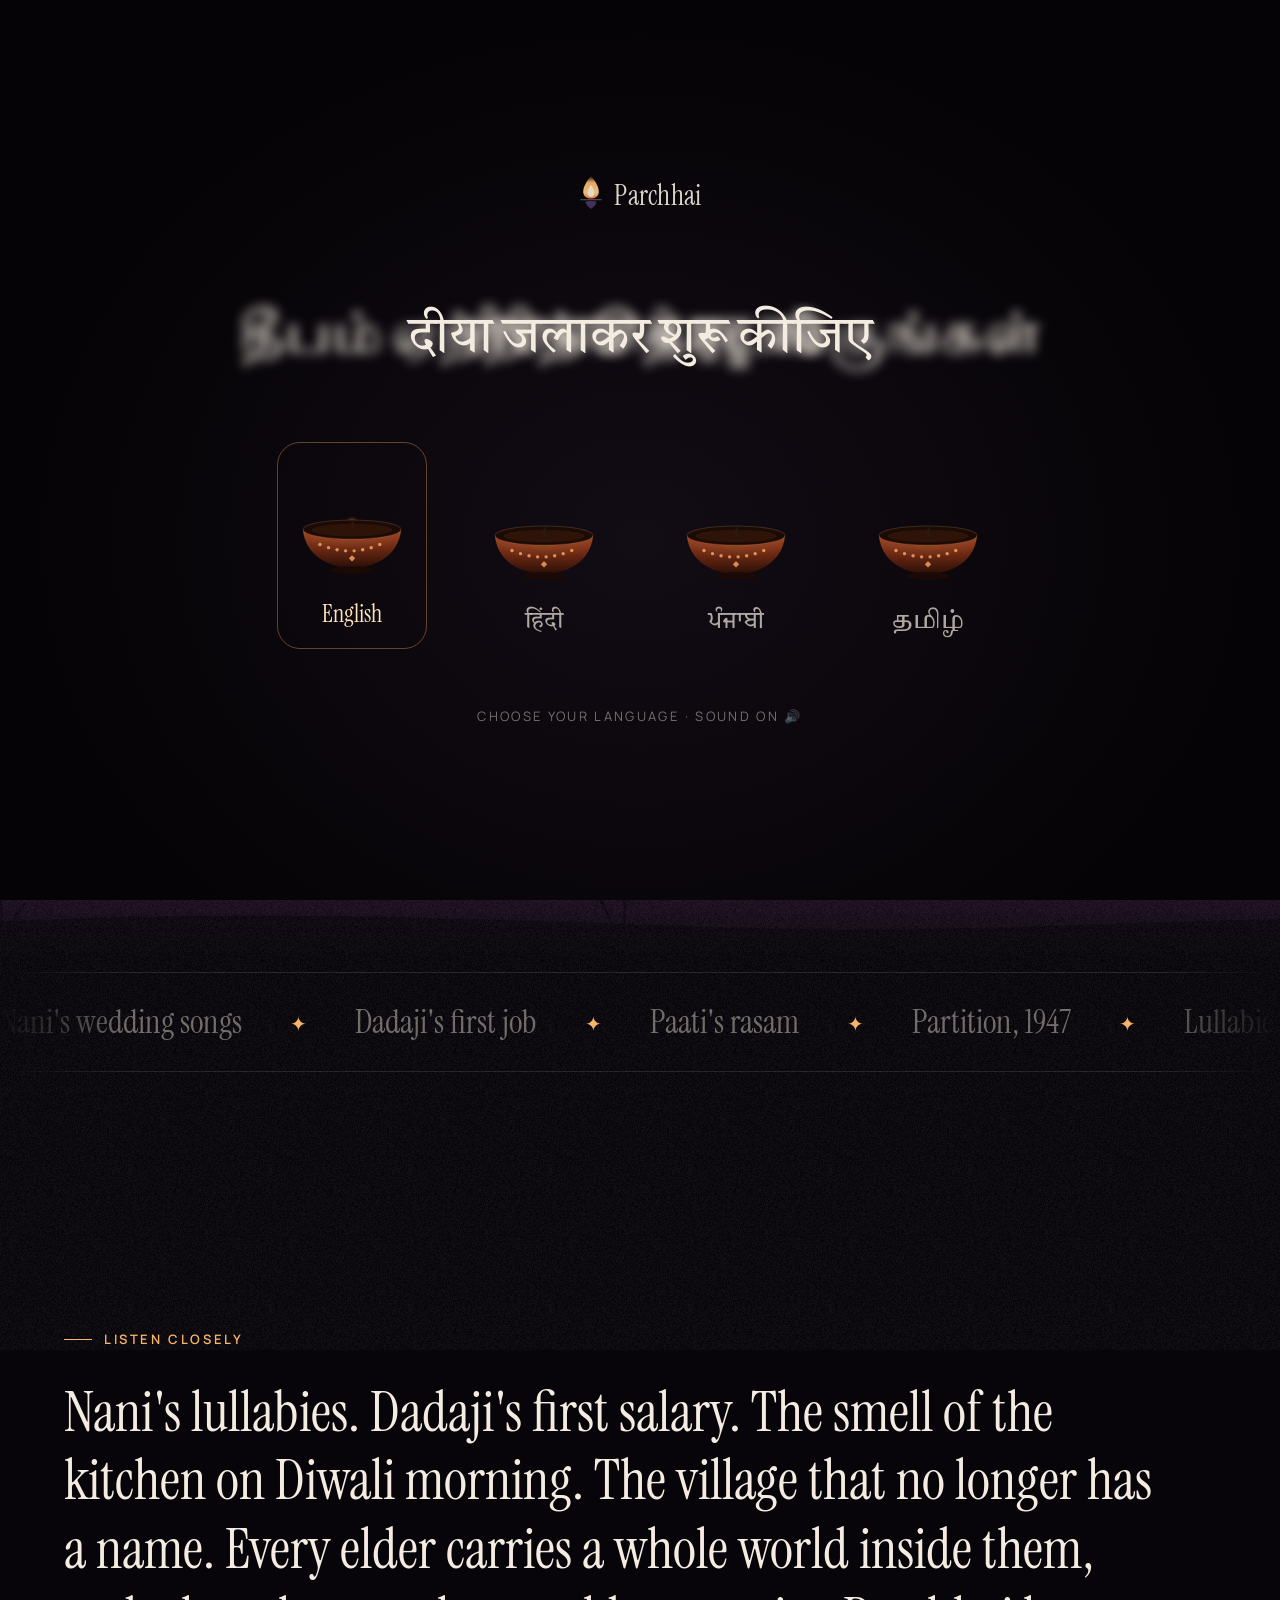
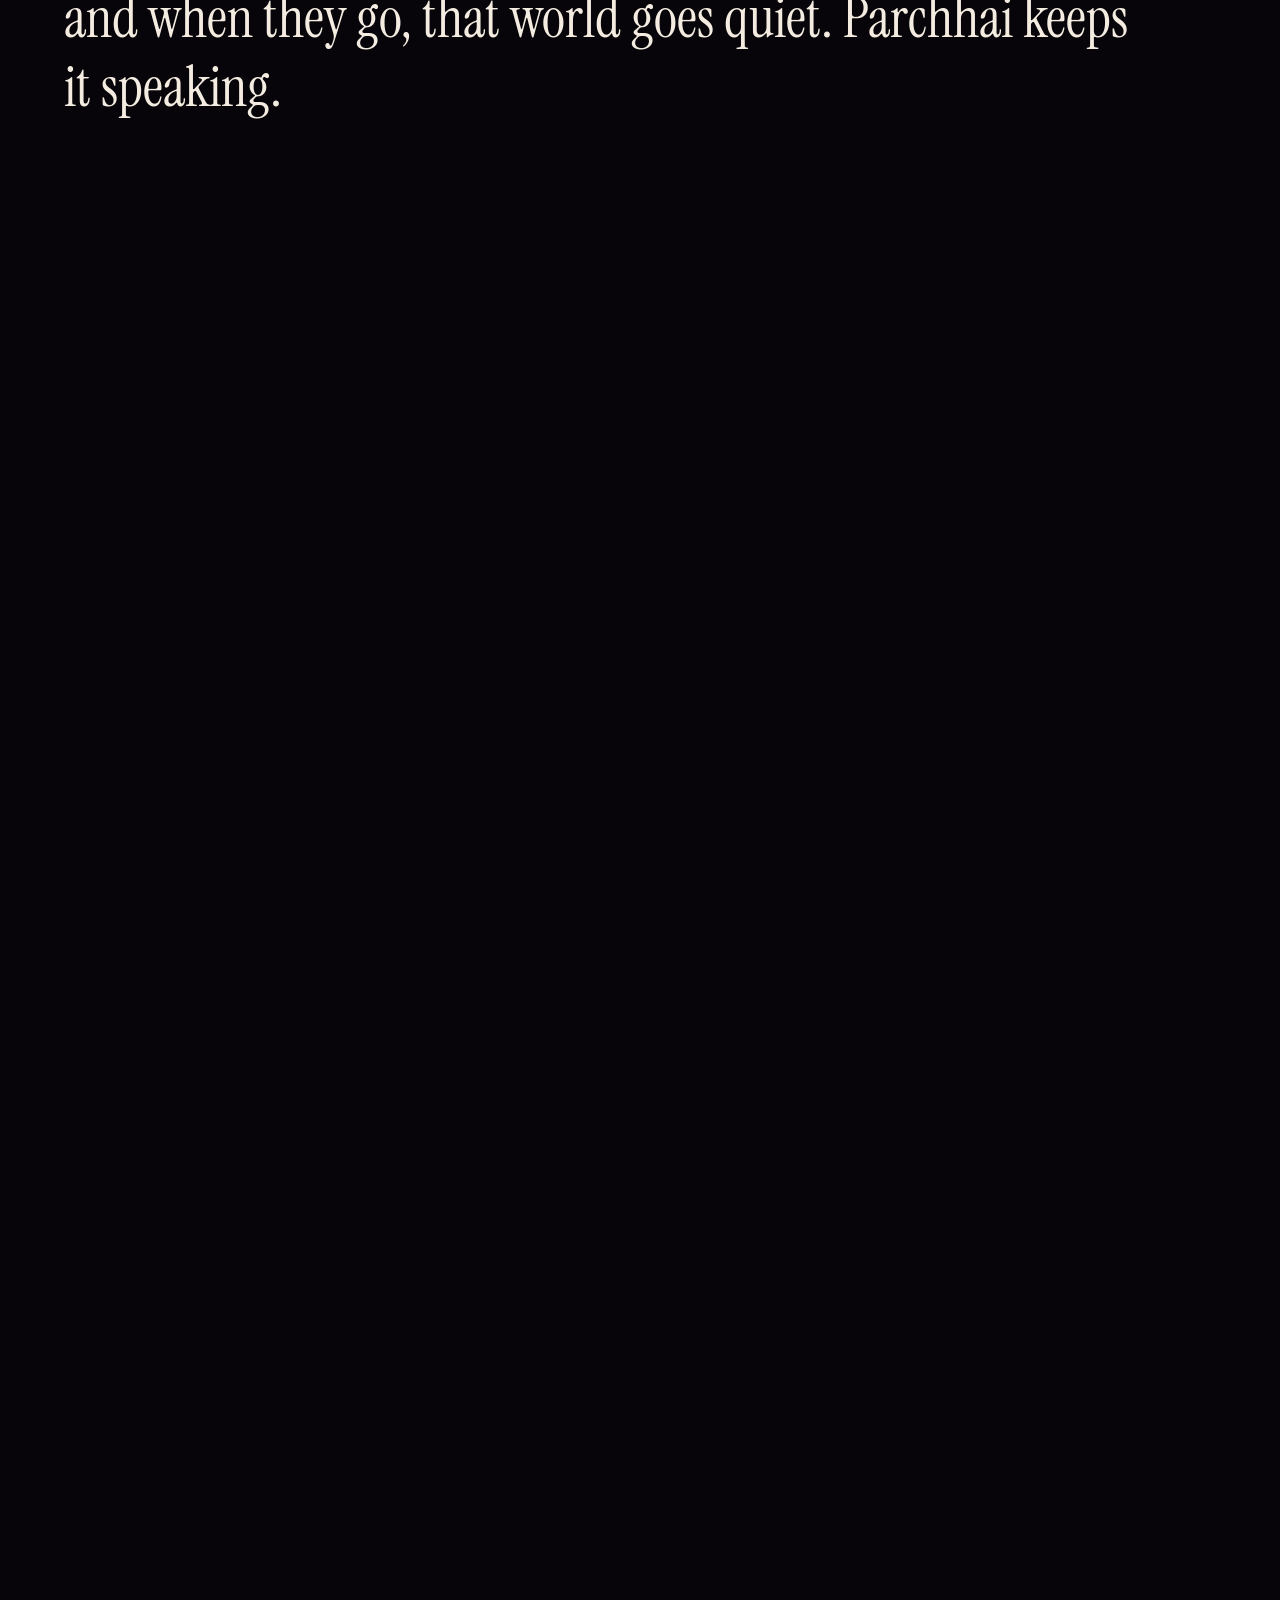
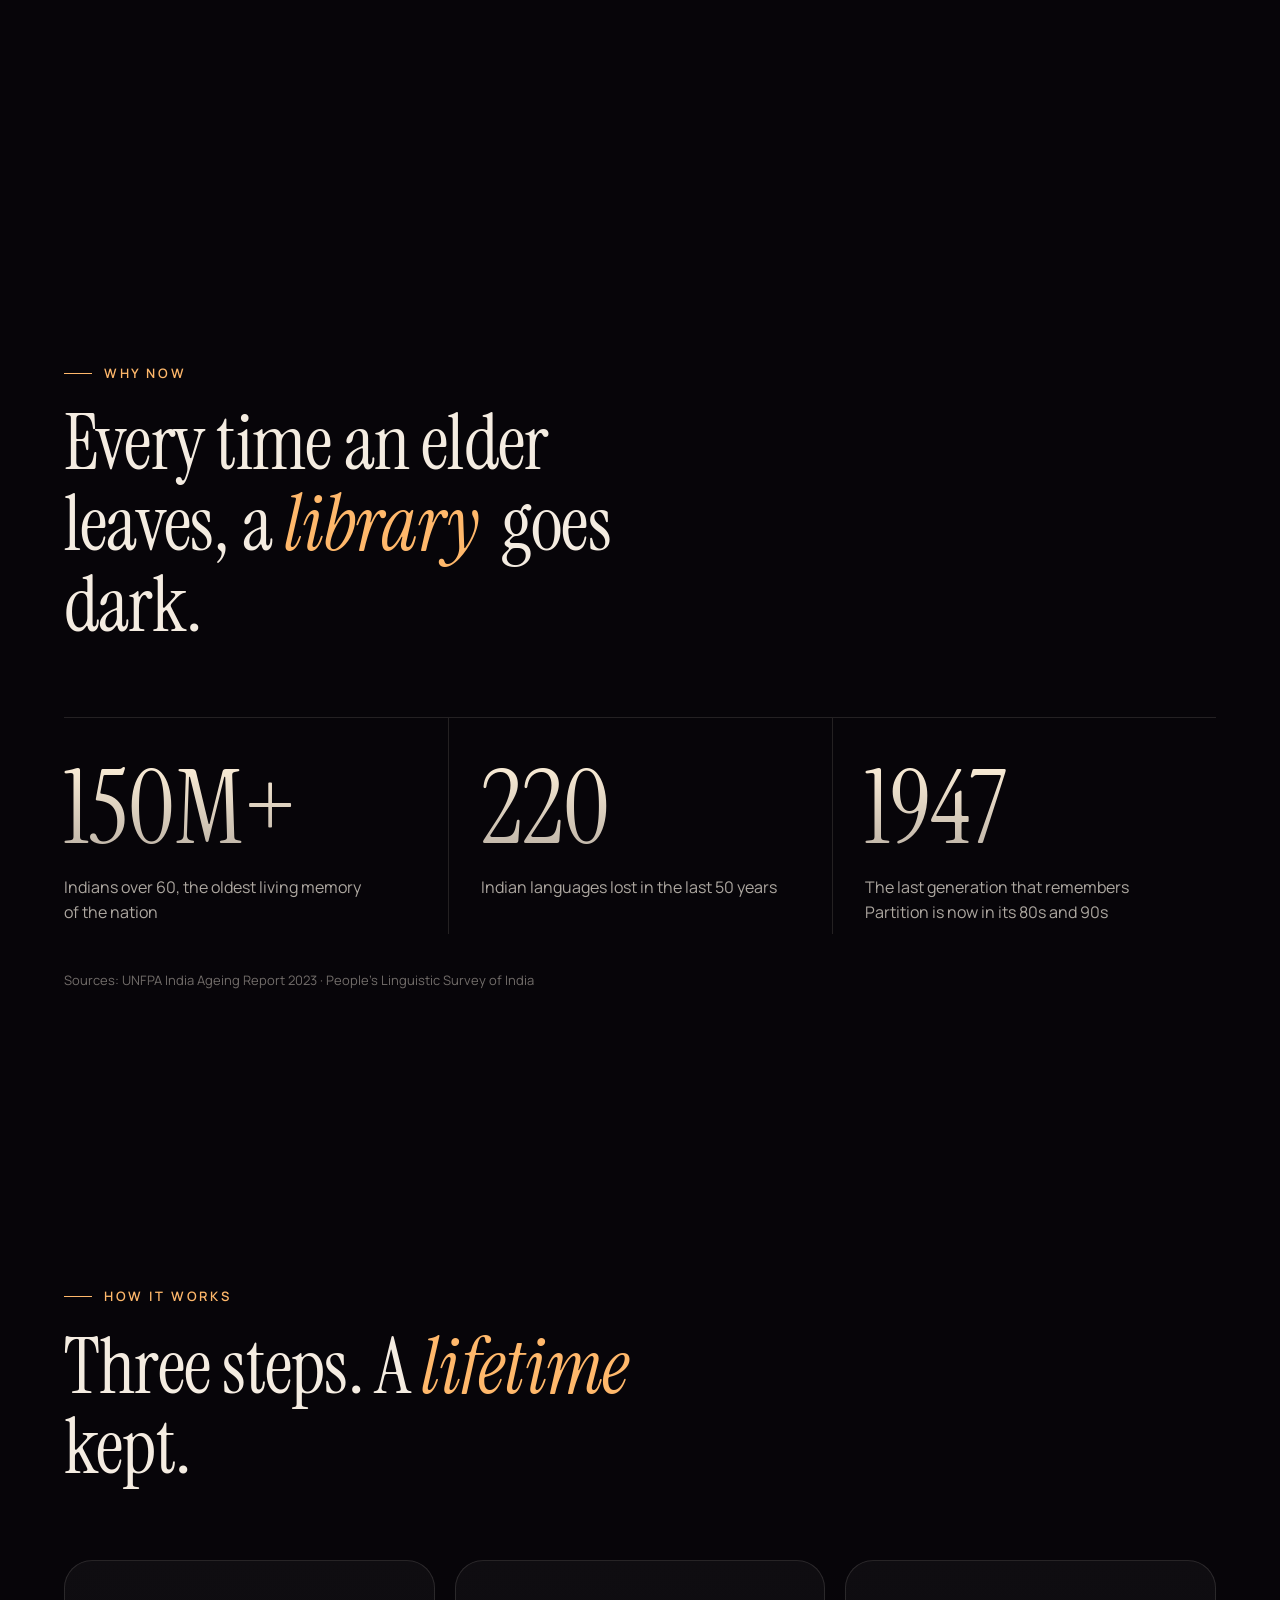
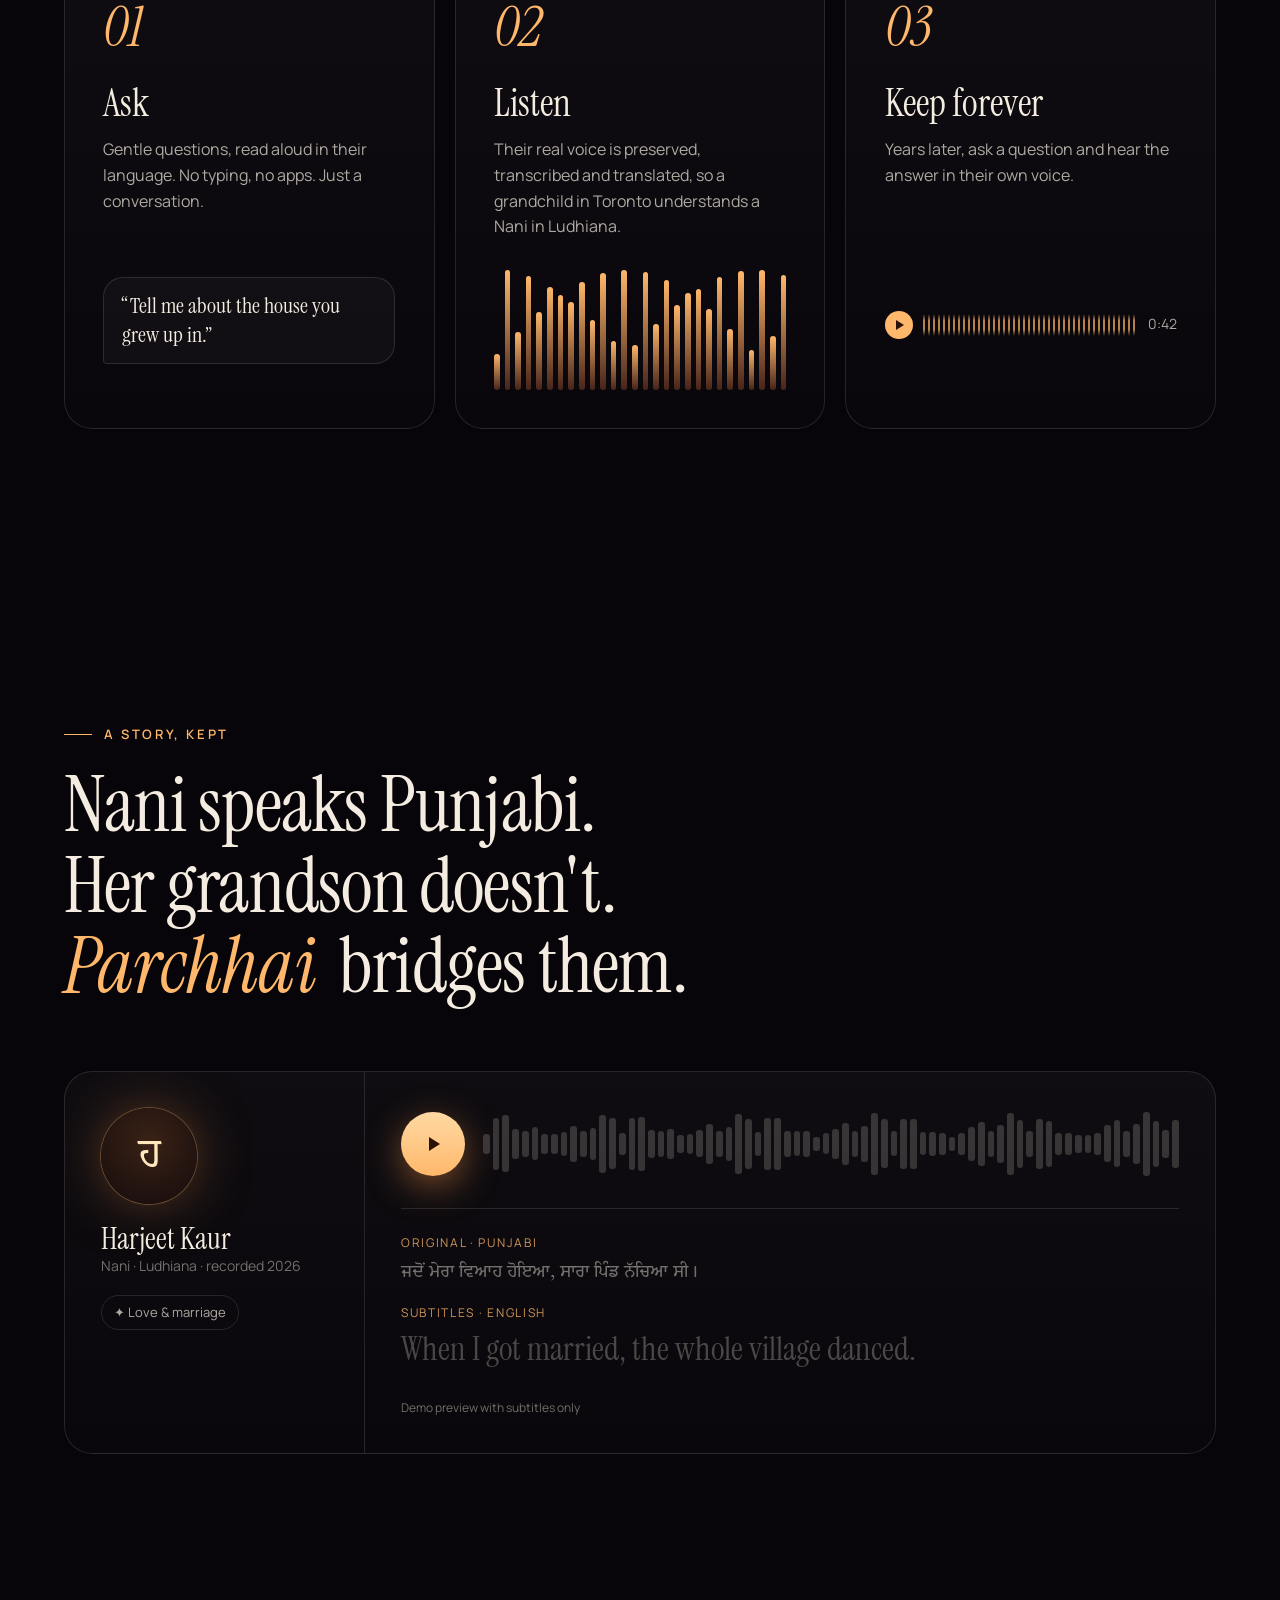
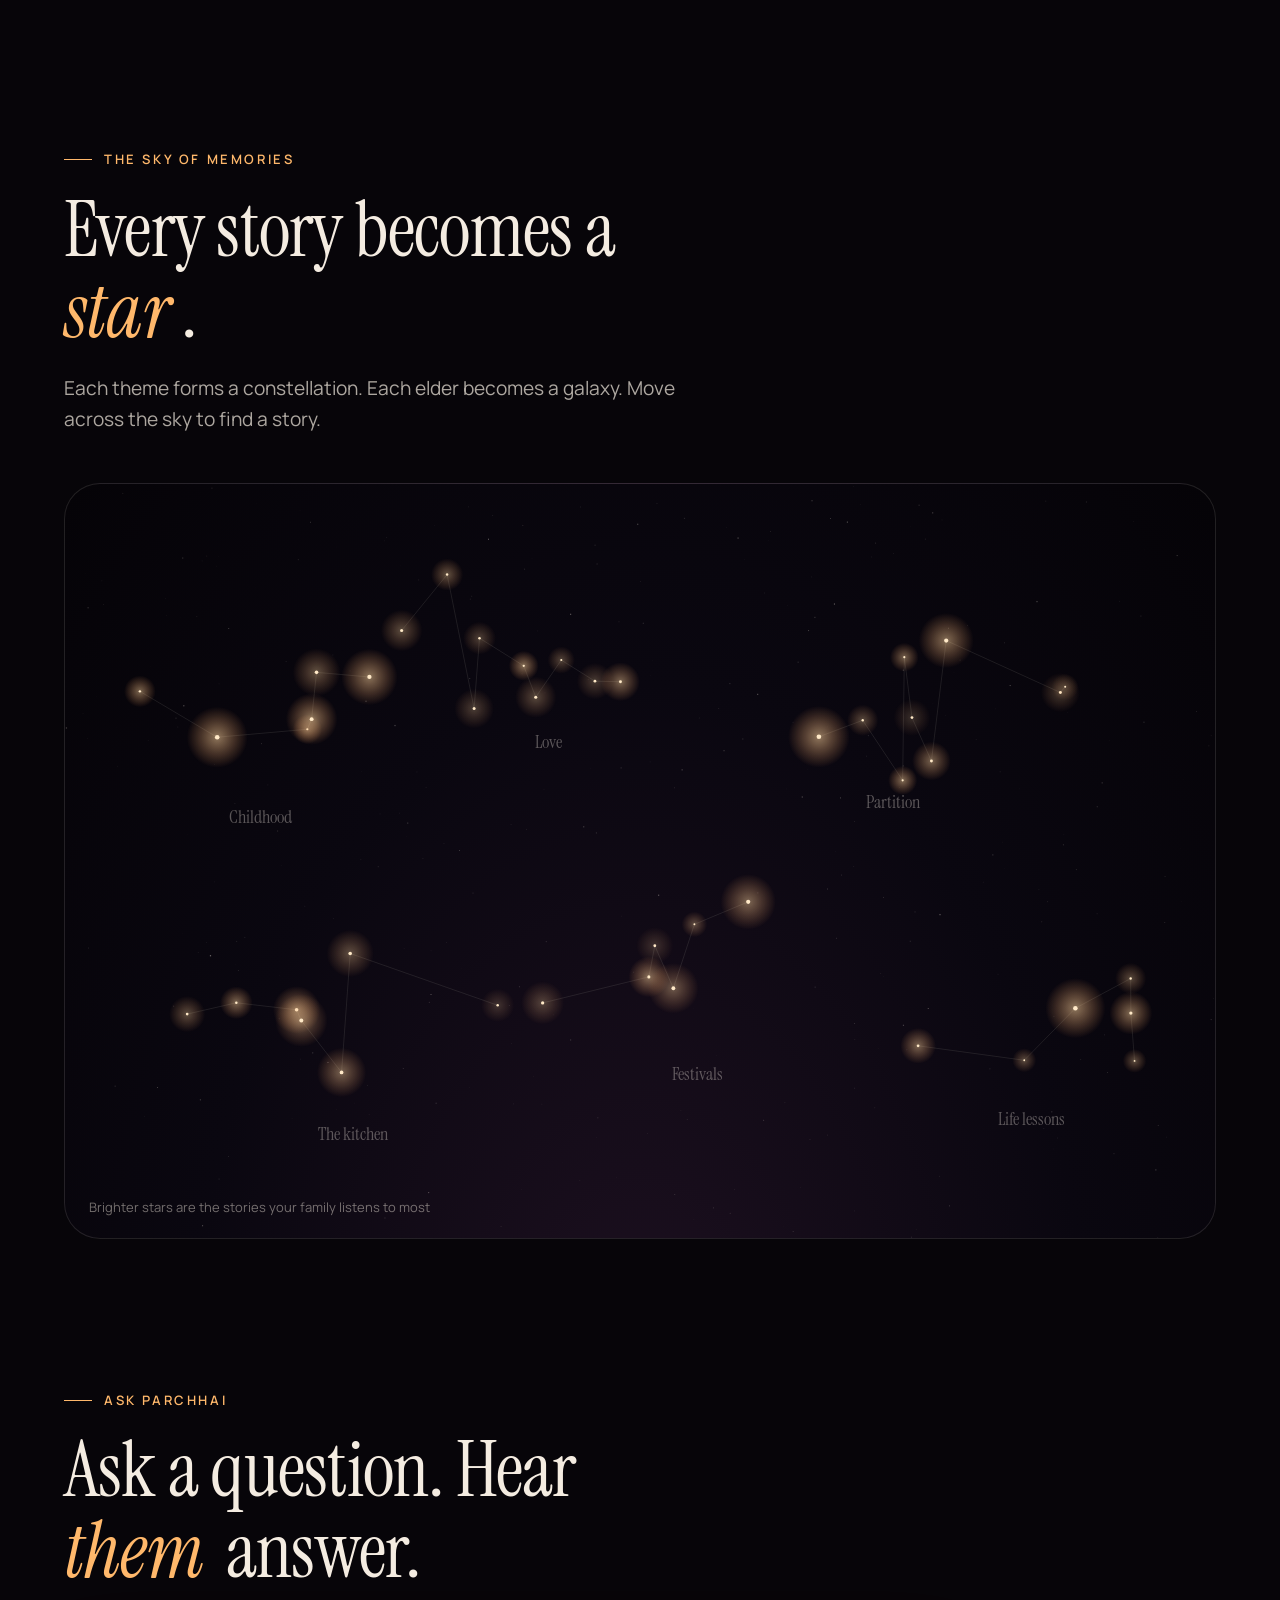
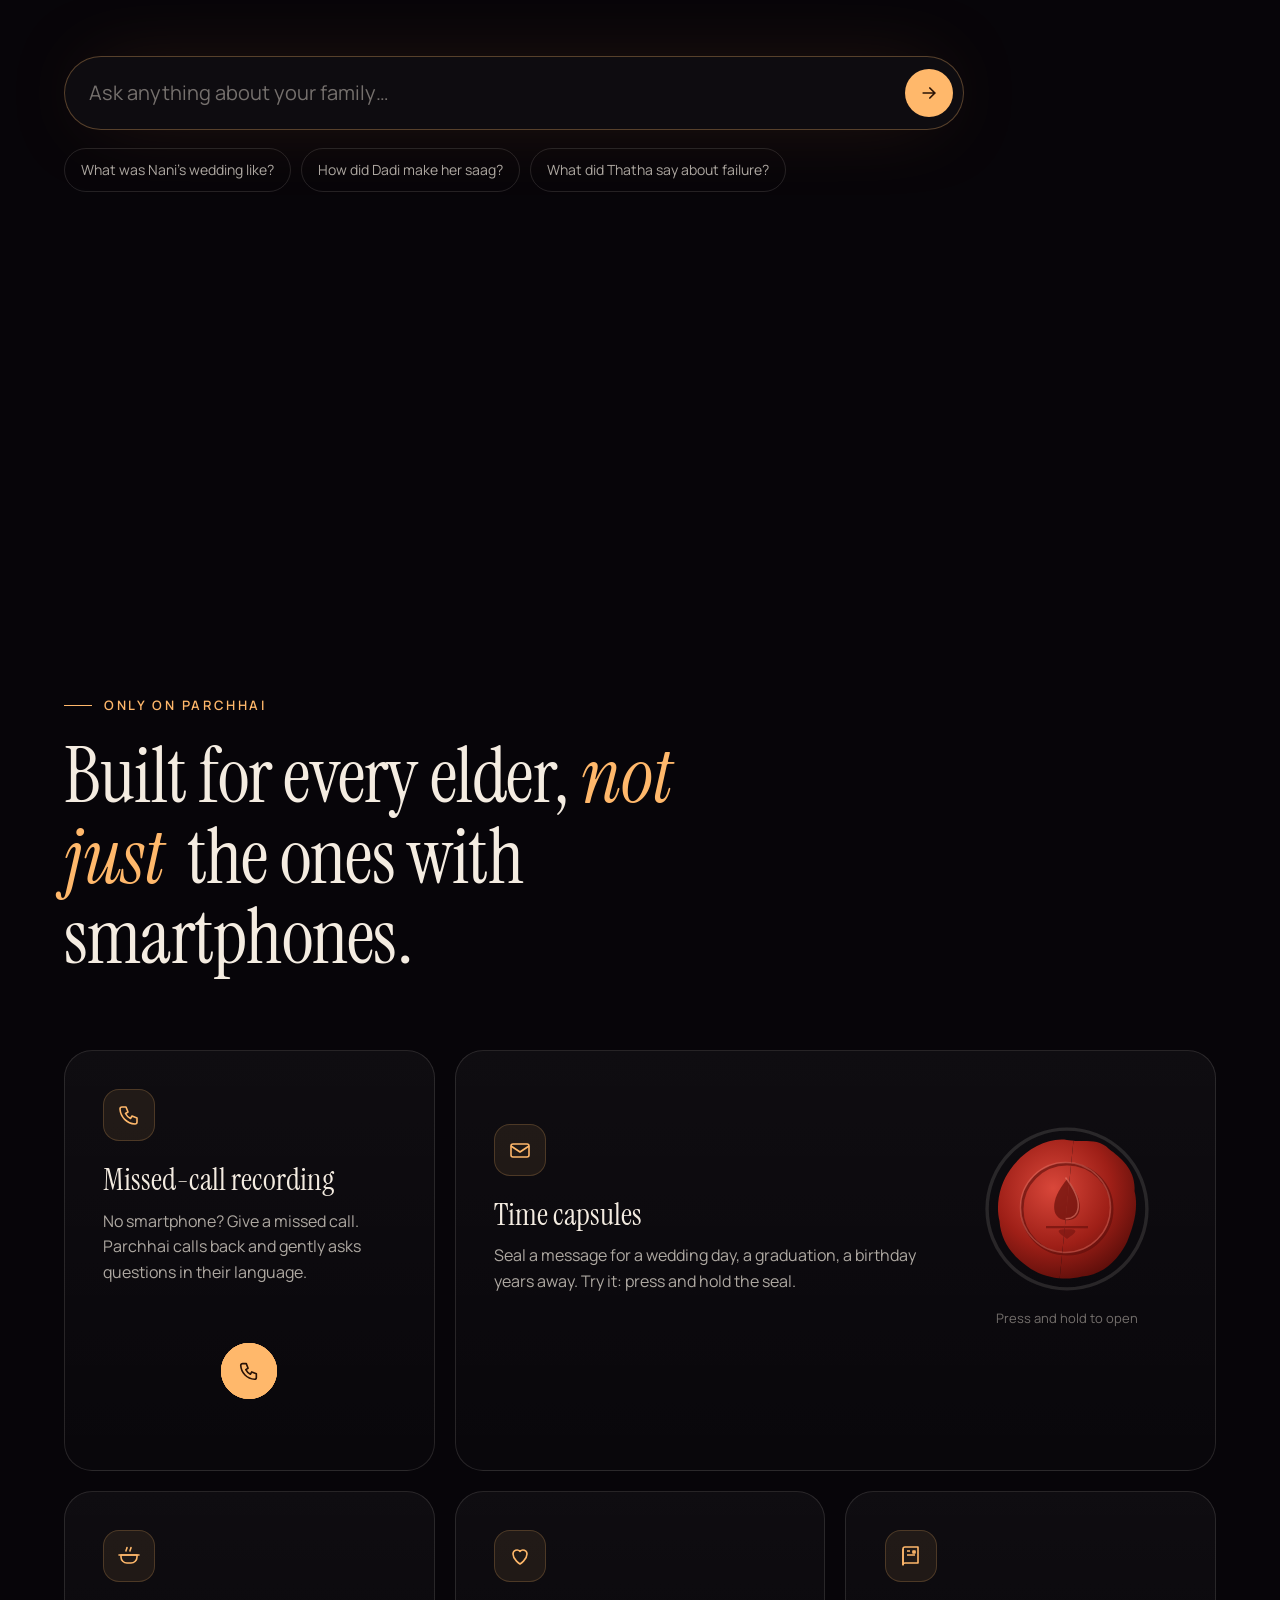
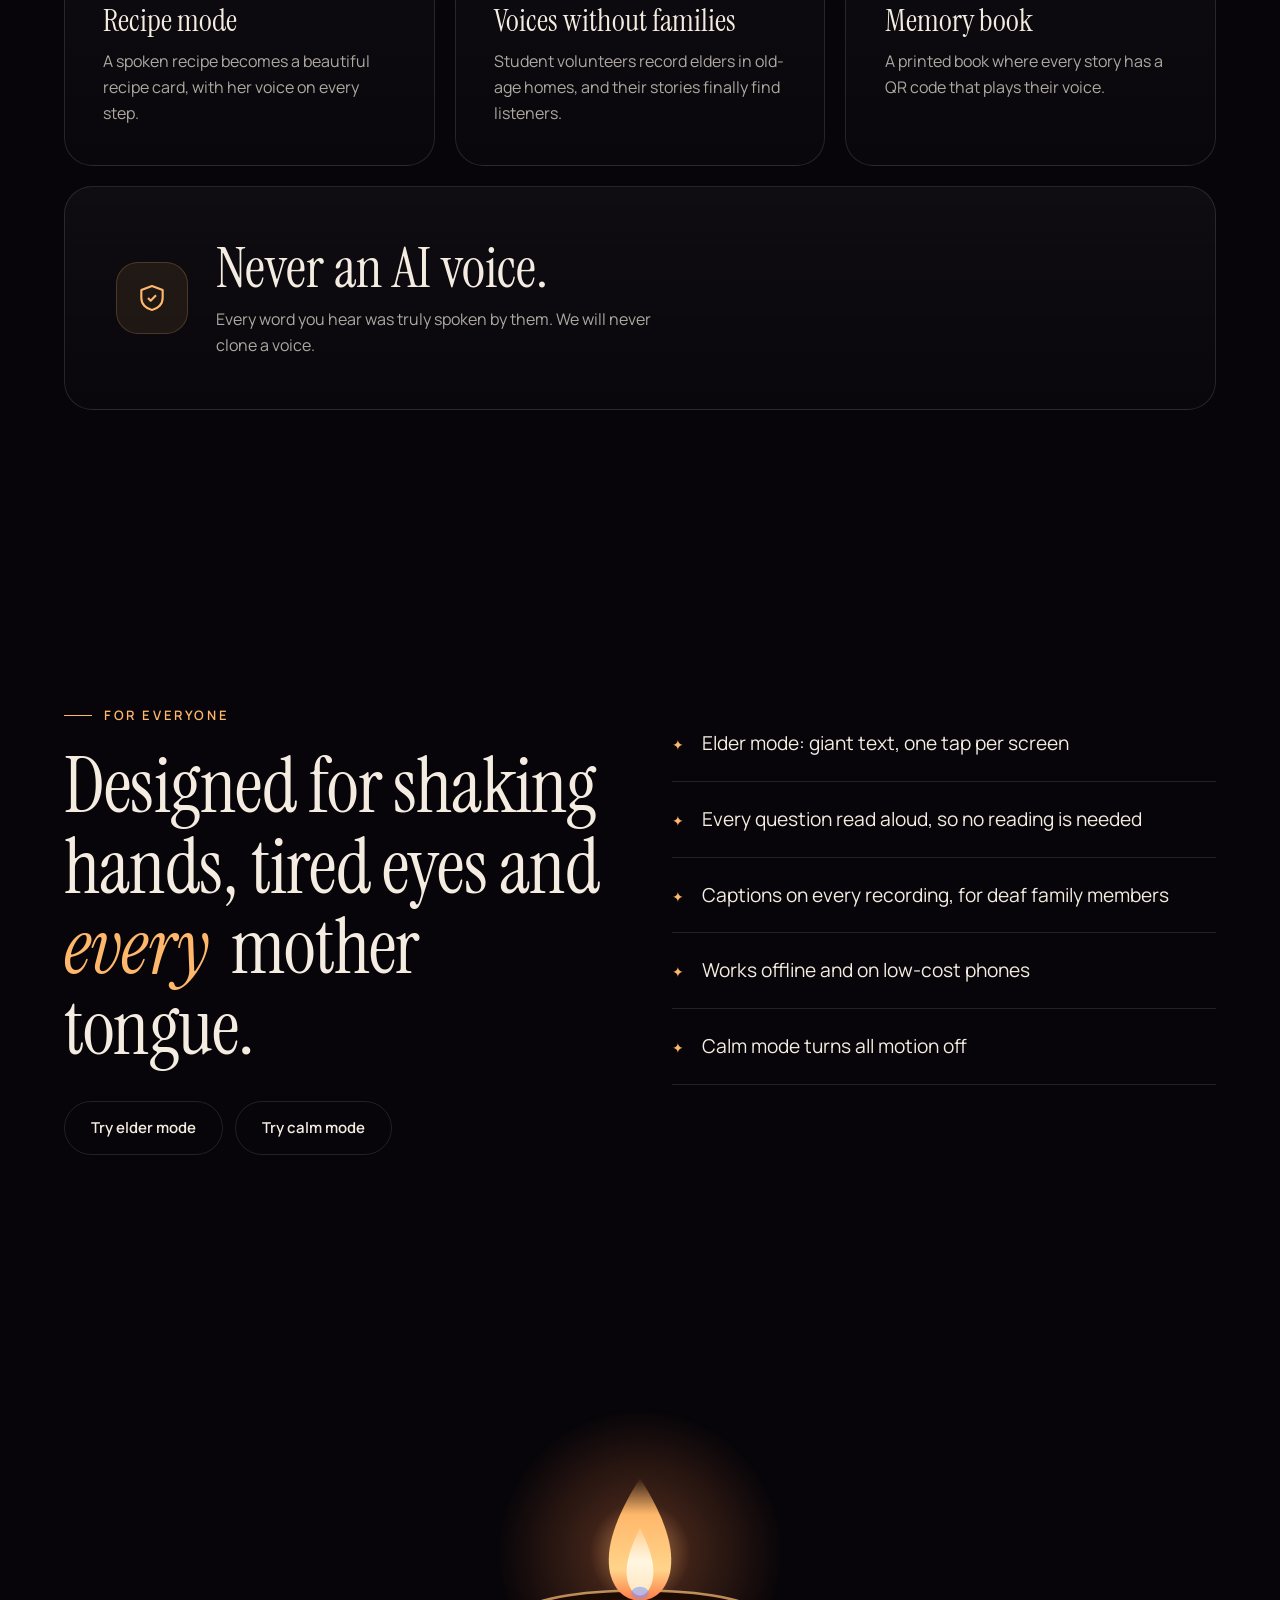
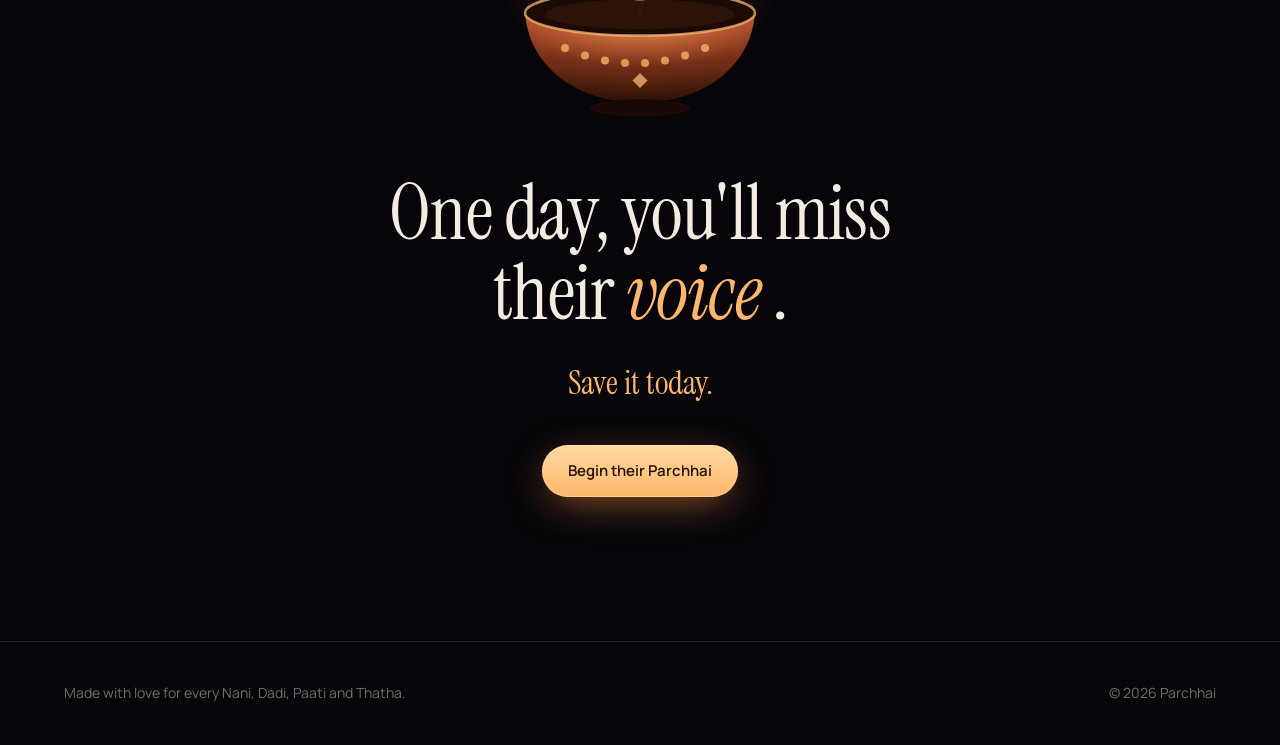
==== index.html @ f32a4537 "Add landing page with cinematic diya splash and dawn hero Language gate, splash ('Kyunki unki Parchh" ====
<!doctype html>
<html lang="en">
<head>
<meta charset="utf-8">
<meta name="viewport" content="width=device-width, initial-scale=1">
<title>Parchhai</title>
<meta name="description" content="Parchhai keeps the voices, stories and wisdom of your elders, in their own language, forever.">
<link rel="preconnect" href="https://fonts.googleapis.com">
<link rel="preconnect" href="https://fonts.gstatic.com" crossorigin>
<link href="https://fonts.googleapis.com/css2?family=Instrument+Serif:ital@0;1&family=Manrope:wght@400;500;600;700&display=swap" rel="stylesheet">
<link href="https://fonts.googleapis.com/css2?family=Tiro+Devanagari+Hindi&family=Tiro+Gurmukhi&family=Tiro+Tamil&family=Noto+Sans+Devanagari:wght@400;500;600&family=Noto+Sans+Gurmukhi:wght@400;500;600&family=Noto+Sans+Tamil:wght@400;500;600&display=swap" rel="stylesheet">
<style>
  :root {
    --bg: #070509;
    --bg-2: #0d0a10;
    --ink: #F4ECE1;
    --ink-2: rgba(244, 236, 225, .70);
    --ink-3: rgba(244, 236, 225, .45);
    --line: rgba(244, 236, 225, .12);
    --flame: #FFB86B;
    --flame-hot: #FFE6BD;
    --ember: #FF7A45;
    --sindoor: #B3261E;
    --plum: #120a1a;
    --display: "Instrument Serif", "Tiro Devanagari Hindi", "Tiro Gurmukhi", "Tiro Tamil", Georgia, serif;
    --body: "Manrope", "Noto Sans Devanagari", "Noto Sans Gurmukhi", "Noto Sans Tamil", system-ui, sans-serif;
    --lx: 50vw; --ly: 60vh;
    --gutter: clamp(16px, 5vw, 72px);
  }
  * { box-sizing: border-box; margin: 0; padding: 0; }
  html { scroll-behavior: smooth; -webkit-text-size-adjust: 100%; }
  html.elder { font-size: 125%; }
  body {
    background: var(--bg); color: var(--ink); font-family: var(--body);
    font-size: 1rem; line-height: 1.6; overflow-x: hidden;
  }
  body.gated { overflow: hidden; }
  html[lang="hi"] body, html[lang="pa"] body, html[lang="ta"] body { line-height: 1.75; }
  a { color: inherit; }
  button { font: inherit; color: inherit; background: none; border: 0; cursor: pointer; }
  :focus-visible { outline: 2px solid var(--flame); outline-offset: 4px; border-radius: 6px; }
  .sr-only { position: absolute; width: 1px; height: 1px; overflow: hidden; clip: rect(0 0 0 0); white-space: nowrap; }

  /* ---------- atmosphere ---------- */
  #light {
    position: fixed; inset: 0; pointer-events: none; z-index: 0;
    background:
      radial-gradient(620px circle at var(--lx) var(--ly), rgba(255, 184, 107, .22), rgba(255, 122, 69, .07) 45%, transparent 70%),
      radial-gradient(1400px circle at var(--lx) var(--ly), rgba(255, 160, 90, .05), transparent 60%);
  }
  #embers { position: fixed; inset: 0; width: 100%; height: 100%; pointer-events: none; z-index: 0; }
  .grain {
    position: fixed; inset: -50%; pointer-events: none; z-index: 60; opacity: .05;
    animation: grain 1s steps(5) infinite;
  }
  @keyframes grain { 0%{transform:translate(0,0)} 25%{transform:translate(-2%,3%)} 50%{transform:translate(3%,-1%)} 75%{transform:translate(-3%,-2%)} 100%{transform:translate(0,0)} }
  main, nav, footer { position: relative; z-index: 2; }
  main { overflow-x: clip; }

  #wick { position: fixed; top: 0; left: 0; height: 2px; width: 0; z-index: 70;
    background: linear-gradient(90deg, rgba(244,236,225,.15), var(--flame)); }
  #wick::after { content: ""; position: absolute; right: -5px; top: -5px; width: 12px; height: 12px; border-radius: 50%;
    background: radial-gradient(circle, var(--flame-hot), var(--flame) 40%, transparent 70%); filter: blur(.5px); }

  /* flame cursor */
  #cursor { position: fixed; left: 0; top: 0; z-index: 90; pointer-events: none; width: 22px; height: 30px;
    margin: -26px 0 0 -11px; opacity: 0; transition: opacity .4s; }
  body.flame-cursor #cursor { opacity: 1; }
  body.flame-cursor, body.flame-cursor * { cursor: none !important; }
  #cursor svg { width: 100%; height: 100%; overflow: visible; transform-origin: 50% 100%;
    animation: flick 1.4s ease-in-out infinite; transition: scale .25s; }
  #cursor.big svg { scale: 1.6; }

  /* ---------- diya ---------- */
  .diya { display: block; overflow: visible; }
  .diya .flame-g { transform-origin: 60px 62px; transform: scale(0); transition: transform 1s cubic-bezier(.2, 1.7, .4, 1); }
  .diya .flick { transform-origin: 60px 62px; }
  .diya.lit .flame-g { transform: scale(1); }
  .diya.lit .flick { animation: flick 1.7s ease-in-out infinite; }
  .diya .halo { opacity: 0; transition: opacity 1.4s ease; }
  .diya.lit .halo { opacity: 1; animation: halo 3.2s ease-in-out infinite; }
  .diya .ember { opacity: 0; transition: opacity .4s; }
  .diya.warm .ember { opacity: 1; animation: halo 1.2s ease-in-out infinite; }
  .diya .rimlight { opacity: .25; transition: opacity 1.4s; }
  .diya.lit .rimlight { opacity: 1; }
  @keyframes flick {
    0%, 100% { transform: scale(1, 1) skewX(0deg); }
    20% { transform: scale(.96, 1.05) skewX(1.5deg); }
    45% { transform: scale(1.03, .96) skewX(-1deg); }
    70% { transform: scale(.98, 1.03) skewX(.8deg); }
  }
  @keyframes halo { 0%, 100% { opacity: .85; } 50% { opacity: 1; } }

  /* ---------- gate ---------- */
  #gate {
    position: fixed; inset: 0; z-index: 100; isolation: isolate;
    display: flex; flex-direction: column; align-items: center; justify-content: center; gap: clamp(28px, 6vh, 56px);
    padding: 24px 16px;
  }
  #gate::before { content: ""; position: absolute; inset: 0; z-index: -1; background: radial-gradient(ellipse at 50% 60%, #120c14, #050306 70%);
    transition: opacity 1.2s ease; }
  #gate.leaving::before { opacity: 0; }
  #gate.leaving .brand, #gate.leaving .picked .lbl { opacity: 0; transition: opacity .6s; }
  #gate.leaving .gate-diya { outline: none; transform: none; }
  #gate .brand { opacity: .9; }
  .gate-title { font-family: var(--display); font-size: clamp(28px, 4.4vw, 52px); text-align: center; line-height: 1.15;
    min-height: 2.4em; display: grid; place-items: center; }
  .gate-title span { grid-area: 1 / 1; opacity: 0; transition: opacity 1s ease, filter 1s ease; filter: blur(6px); padding: 0 8px; }
  .gate-title span.on { opacity: 1; filter: blur(0); }
  .gate-diyas { display: flex; gap: clamp(8px, 4vw, 48px); flex-wrap: wrap; justify-content: center; }
  .gate-diya { display: flex; flex-direction: column; align-items: center; gap: 10px; padding: 12px 8px; border-radius: 20px;
    transition: transform .4s cubic-bezier(.2,.8,.2,1), opacity .6s; }
  .gate-diya .diya { width: clamp(72px, 13vw, 128px); height: auto; }
  .gate-diya:hover, .gate-diya:focus-visible { transform: translateY(-6px); }
  .gate-diya:focus-visible { outline: 1px solid rgba(255, 184, 107, .35); outline-offset: 2px; }
  .gate-diya .lbl { font-family: var(--display); font-size: clamp(18px, 2.2vw, 24px); color: var(--ink-2); transition: color .3s; }
  .gate-diya:hover .lbl, .gate-diya:focus-visible .lbl { color: var(--flame-hot); }
  #gate.chosen .gate-diya:not(.picked), #gate.chosen .gate-title, #gate.chosen .gate-hint { opacity: 0; transition: opacity .6s; }
  .gate-hint { font-size: 13px; letter-spacing: .18em; text-transform: uppercase; color: var(--ink-3); text-align: center; }
  .spark { position: fixed; width: 3px; height: 3px; border-radius: 50%; background: var(--flame-hot); z-index: 101;
    box-shadow: 0 0 6px var(--flame); pointer-events: none; }

  /* ---------- nav ---------- */
  nav { position: fixed; top: 0; left: 0; right: 0; z-index: 50; display: flex; align-items: center; justify-content: space-between;
    gap: 12px; padding: 18px var(--gutter); transition: background .4s, backdrop-filter .4s, padding .4s; }
  nav.solid { background: rgba(7, 5, 9, .72); backdrop-filter: blur(14px); -webkit-backdrop-filter: blur(14px); padding-block: 12px;
    border-bottom: 1px solid var(--line); }
  .brand { display: flex; align-items: center; gap: 10px; text-decoration: none; }
  .brand svg { width: 26px; height: 36px; }
  .brand b { font-family: "Instrument Serif", Georgia, serif; font-weight: 400; font-size: 28px; letter-spacing: .01em; }
  .links { display: flex; gap: 28px; font-size: 14px; color: var(--ink-2); }
  .links a { text-decoration: none; transition: color .2s; }
  .links a:hover { color: var(--flame-hot); }
  .tools { display: flex; align-items: center; gap: 8px; }
  .langs { display: flex; border: 1px solid var(--line); border-radius: 999px; padding: 3px; }
  .langs button { padding: 5px 10px; border-radius: 999px; font-size: 14px; color: var(--ink-2); transition: background .3s, color .3s; line-height: 1.2; }
  .langs button[aria-pressed="true"] { background: var(--ink); color: var(--bg); }
  .icon-btn { width: 36px; height: 36px; border-radius: 50%; border: 1px solid var(--line); display: grid; place-items: center;
    color: var(--ink-2); transition: border-color .3s, color .3s; }
  .icon-btn:hover, .icon-btn[aria-pressed="true"] { border-color: var(--flame); color: var(--flame-hot); }
  .icon-btn svg { width: 18px; height: 18px; }

  .btn { display: inline-flex; align-items: center; gap: 10px; padding: 14px 26px; border-radius: 999px; font-weight: 600;
    font-size: 15px; text-decoration: none; transition: transform .3s cubic-bezier(.2,.8,.2,1), box-shadow .3s, background .3s; }
  .btn-primary { background: linear-gradient(180deg, #FFD9A3, var(--flame)); color: #2a1306;
    box-shadow: 0 0 0 1px rgba(255, 230, 189, .4) inset, 0 10px 40px -10px rgba(255, 150, 70, .7); }
  .btn-primary:hover { transform: translateY(-2px); box-shadow: 0 0 0 1px rgba(255,230,189,.6) inset, 0 16px 60px -10px rgba(255,150,70,.9); }
  .btn-ghost { border: 1px solid var(--line); color: var(--ink); }
  .btn-ghost:hover { border-color: rgba(255, 184, 107, .5); background: rgba(255, 184, 107, .06); }
  nav .btn { padding: 10px 18px; font-size: 14px; }

  /* ---------- shared section ---------- */
  section { position: relative; padding: clamp(96px, 16vh, 180px) var(--gutter); }
  .wrap { max-width: 1240px; margin: 0 auto; }
  .kicker { display: inline-flex; align-items: center; gap: 12px; font-size: 13px; letter-spacing: .2em; text-transform: uppercase;
    color: var(--flame); font-weight: 600; }
  html:not([lang="en"]) .kicker { letter-spacing: .04em; font-size: 15px; }
  .kicker::before { content: ""; width: 28px; height: 1px; background: currentColor; }
  h2 { font-family: var(--display); font-weight: 400; font-size: clamp(38px, 6vw, 84px); line-height: 1.05; letter-spacing: -.01em;
    margin: 20px 0 0; max-width: 18ch; }
  html:not([lang="en"]) h2 { line-height: 1.3; font-size: clamp(32px, 5vw, 68px); max-width: 24ch; }
  h2 em, .hero em { font-style: italic; color: var(--flame); padding-right: .14em; }
  .lede { color: var(--ink-2); font-size: clamp(17px, 1.5vw, 20px); max-width: 56ch; margin-top: 22px; }

  .reveal { opacity: 0; transform: translateY(36px); filter: blur(10px);
    transition: opacity 1.1s cubic-bezier(.2,.7,.2,1), transform 1.1s cubic-bezier(.2,.7,.2,1), filter 1.1s; transition-delay: var(--d, 0s); }
  .reveal.in { opacity: 1; transform: none; filter: none; }
  [data-i18n] { transition: opacity .28s ease, filter .28s ease; }
  .swapping [data-i18n] { opacity: 0; filter: blur(6px); }

  /* glass card that catches the light */
  .card { position: relative; border: 1px solid var(--line); border-radius: 28px; padding: clamp(24px, 3vw, 40px);
    background: linear-gradient(180deg, rgba(255,255,255,.035), rgba(255,255,255,.01)); overflow: hidden; isolation: isolate; }
  .card::before { content: ""; position: absolute; inset: 0; z-index: -1; opacity: 0; transition: opacity .4s;
    background: radial-gradient(420px circle at var(--cx, 50%) var(--cy, 50%), rgba(255, 184, 107, .14), transparent 60%); }
  .card:hover::before { opacity: 1; }

  /* ---------- hero: dawn over the village ---------- */
  .hero { position: relative; min-height: 100svh; isolation: isolate; overflow: hidden;
    padding: clamp(118px, 17vh, 168px) var(--gutter) clamp(200px, 30vh, 330px); }
  .dawn { position: absolute; inset: 0; z-index: -1; pointer-events: none; --px: 0; --sy: 0; }
  .dawn .sky { position: absolute; inset: 0;
    background: linear-gradient(180deg, #0e0820 0%, #24123d 20%, #4d2052 38%, #8f3558 52%, #d0664f 64%, #f19a5c 73%, #f8c27f 80%, #fbd9a0 84%); }
  .dawn .stars { position: absolute; left: 0; top: 0; width: 1px; height: 1px; border-radius: 50%; animation: twinkle 5s ease-in-out infinite alternate; }
  @keyframes twinkle { from { opacity: .35; } to { opacity: .85; } }
  .dawn .sun { position: absolute; left: 62%; top: 72%; width: clamp(120px, 13vw, 200px); aspect-ratio: 1; border-radius: 50%;
    translate: -50% -50%;
    background: radial-gradient(circle at 50% 42%, #fffaf0 0%, #ffe6b5 40%, #ffc27e 72%, #ff9b63 100%);
    box-shadow: 0 0 70px 24px rgba(255, 200, 130, .55), 0 0 240px 110px rgba(255, 140, 90, .35);
    transform: translate3d(calc(var(--px) * -10px), calc(var(--sy) * -.18px), 0); }
  .dawn .haze { position: absolute; left: 0; right: 0; top: 52%; height: 30%;
    background: radial-gradient(60% 100% at 66% 60%, rgba(255, 214, 160, .55), transparent 70%); mix-blend-mode: screen; }
  .clouds i { position: absolute; border-radius: 50%; background: rgba(255, 196, 186, .22); filter: blur(16px);
    animation: drift linear infinite; }
  @keyframes drift { from { transform: translateX(-20vw); } to { transform: translateX(120vw); } }
  .birds { position: absolute; left: 0; top: 30%; width: 120px; animation: fly 38s linear infinite; }
  .birds path { fill: none; stroke: #2a1430; stroke-width: 1.6; stroke-linecap: round; animation: flap .9s ease-in-out infinite; transform-box: fill-box; transform-origin: center; }
  .birds path:nth-child(2) { animation-delay: .3s; } .birds path:nth-child(3) { animation-delay: .55s; }
  @keyframes flap { 50% { transform: scaleY(.45); } }
  @keyframes fly { from { transform: translate(-15vw, 0); } to { transform: translate(115vw, -60px); } }
  .layer { position: absolute; left: -5%; width: 110%; bottom: 0; height: 64%; overflow: visible;
    transform: translate3d(calc(var(--px) * var(--d) * -36px), calc(var(--sy) * var(--k) * 1px), 0); }
  .kite { animation: sway 6s ease-in-out infinite; transform-box: view-box; }
  .kite-2 { animation-duration: 8s; animation-delay: -3s; }
  @keyframes sway { 0%, 100% { transform: rotate(-2.5deg); } 50% { transform: rotate(2deg); } }
  .kite .tail { animation: tail 1.4s ease-in-out infinite; transform-box: fill-box; transform-origin: top center; }
  @keyframes tail { 50% { transform: skewX(12deg); } }
  .lamp-glow { animation: halo 2.4s ease-in-out infinite; }
  .dawn .fade { position: absolute; left: 0; right: 0; bottom: 0; height: 16%; background: linear-gradient(180deg, transparent, var(--bg)); }

  .hero-inner { position: relative; max-width: 1240px; margin: 0 auto; display: grid; grid-template-columns: minmax(0, 1.45fr) minmax(0, 1fr);
    gap: clamp(28px, 4vw, 64px); align-items: end; }
  .hero .kicker { color: #FFDDB0; opacity: 0; transition: opacity 1.2s .1s; }
  .hero h1 { font-family: var(--display); font-weight: 400; font-size: clamp(64px, 10.5vw, 176px); line-height: .9; letter-spacing: -.025em;
    margin-top: 22px; color: #FFF6EA; text-shadow: 0 6px 50px rgba(40, 10, 50, .35); }
  html:not([lang="en"]) .hero h1 { font-size: clamp(56px, 8.6vw, 140px); line-height: 1.18; letter-spacing: 0; }
  html[lang="ta"] .hero h1 { font-size: clamp(46px, 6.6vw, 108px); }
  .hero h1 .ln { display: block; opacity: 0; transform: translateY(60px); filter: blur(18px);
    transition: opacity 1.6s cubic-bezier(.2, .7, .2, 1), transform 1.8s cubic-bezier(.2, .7, .2, 1), filter 1.6s; }
  .hero h1 .ln + .ln { transition-delay: .28s; }
  .hero h1 em { font-style: italic; padding-right: .1em;
    background: linear-gradient(180deg, #FFF0D2 0%, #FFC27E 55%, #FF8F5E 100%); -webkit-background-clip: text; background-clip: text; color: transparent;
    text-shadow: none; filter: drop-shadow(0 6px 30px rgba(255, 150, 90, .35)); }
  .hero .sub { color: rgba(255, 240, 226, .88); font-size: clamp(17px, 1.45vw, 21px); max-width: 50ch; margin-top: 28px;
    opacity: 0; transition: opacity 1.4s .7s; }
  .hero .ctas { display: flex; gap: 14px; flex-wrap: wrap; margin-top: 34px; opacity: 0; transition: opacity 1.4s .95s; }
  .hero .btn-ghost { background: rgba(255, 255, 255, .07); border-color: rgba(255, 236, 214, .32); backdrop-filter: blur(10px); -webkit-backdrop-filter: blur(10px); }
  .trust { display: flex; flex-wrap: wrap; gap: 10px 26px; margin-top: 30px; font-size: 14px; color: rgba(255, 236, 214, .78);
    opacity: 0; transition: opacity 1.4s 1.2s; }
  .trust span::before { content: "✦"; color: #FFC27E; margin-right: 8px; font-size: 11px; }
  .np { justify-self: end; width: min(100%, 370px); padding: 22px; border-radius: 26px; color: var(--ink);
    background: linear-gradient(160deg, rgba(40, 18, 46, .58), rgba(20, 8, 26, .5)); border: 1px solid rgba(255, 228, 206, .2);
    backdrop-filter: blur(20px) saturate(1.3); -webkit-backdrop-filter: blur(20px) saturate(1.3);
    box-shadow: 0 40px 90px -30px rgba(10, 0, 20, .7), inset 0 1px 0 rgba(255, 255, 255, .08);
    opacity: 0; transform: translateY(30px) rotate(1.5deg); transition: opacity 1.4s 1.3s, transform 1.6s 1.3s cubic-bezier(.2, .7, .2, 1); }
  .np .lbl { display: flex; align-items: center; gap: 8px; font-size: 11px; letter-spacing: .18em; text-transform: uppercase; color: #FFD9A3; font-weight: 600; }
  html:not([lang="en"]) .np .lbl { letter-spacing: .02em; font-size: 13px; }
  .np .lbl i { width: 7px; height: 7px; border-radius: 50%; background: #ff6a5a; box-shadow: 0 0 0 0 rgba(255, 106, 90, .6); animation: rec 1.6s infinite; }
  @keyframes rec { 70% { box-shadow: 0 0 0 8px rgba(255, 106, 90, 0); } 100% { box-shadow: 0 0 0 0 rgba(255, 106, 90, 0); } }
  .np .who { display: flex; align-items: center; gap: 14px; margin-top: 16px; }
  .np .avatar { width: 52px; height: 52px; font-size: 22px; flex: none; }
  .np .nm { font-family: var(--display); font-size: 24px; line-height: 1.1; }
  .np .mt { font-size: 13px; color: var(--ink-3); }
  .np .eq { display: flex; align-items: center; gap: 3px; height: 46px; margin-top: 18px; }
  .np .eq i { flex: 1; border-radius: 3px; background: linear-gradient(180deg, #FFE0B0, #FFB86B); height: var(--h);
    animation: bar 1.3s ease-in-out infinite; animation-delay: calc(var(--k) * -.09s); transform-origin: center; }
  .np .o { margin-top: 16px; font-family: "Tiro Gurmukhi", serif; color: var(--ink-3); font-size: 15px; }
  .np .tr { font-family: var(--display); font-size: 21px; line-height: 1.3; margin-top: 4px; }
  .np a { display: inline-flex; align-items: center; gap: 6px; margin-top: 16px; font-size: 14px; color: #FFD9A3; text-decoration: none; }
  .np a:hover { text-decoration: underline; }
  body.entered .hero .kicker, body.entered .hero .sub, body.entered .hero .ctas, body.entered .trust { opacity: 1; }
  body.entered .hero h1 .ln { opacity: 1; transform: none; filter: none; }
  body.entered .np { opacity: 1; transform: rotate(1.5deg); }
  @media (max-width: 900px) {
    .hero-inner { grid-template-columns: 1fr; }
    .np { justify-self: start; }
    .layer { height: 52vh; width: 300%; left: -190%; }
    .dawn .sun { left: 58%; top: calc(100% - 30vh); }
  }

  /* ---------- splash ---------- */
  #splash { position: fixed; inset: 0; z-index: 95; display: none; overflow: hidden;
    background: radial-gradient(ellipse at 50% 85%, #1c1013 0%, #08060a 55%, #030204 100%); --glow: 0; }
  #splash.on { display: block; }
  #sp-embers { position: absolute; inset: 0; width: 100%; height: 100%; z-index: 1; pointer-events: none; }
  .sp-glow { position: absolute; left: var(--fx, 50%); top: var(--fy, 80%); width: 150vmax; height: 150vmax; z-index: 0; pointer-events: none;
    transform: translate(-50%, -50%); opacity: var(--glow);
    background: radial-gradient(circle, rgba(255, 196, 128, .30) 0%, rgba(255, 130, 70, .09) 20%, transparent 46%); }
  #splash .bar { position: absolute; left: 0; right: 0; height: 0; background: #000; z-index: 3; transition: height 1.4s cubic-bezier(.7, 0, .2, 1); }
  #splash .bar.t { top: 0; } #splash .bar.b { bottom: 0; }
  #splash.go .bar { height: 8vh; }
  .sp-skip { position: absolute; top: 18px; right: 20px; z-index: 5; font-size: 13px; letter-spacing: .14em; text-transform: uppercase;
    color: var(--ink-3); padding: 8px 12px; border-radius: 999px; transition: color .3s; }
  .sp-skip:hover { color: var(--ink); }
  .sp-stage { position: absolute; inset: 8vh 0; z-index: 2; display: flex; flex-direction: column; align-items: center; justify-content: center;
    text-align: center; padding: 0 16px; }
  .sp-top { font-family: var(--display); font-style: italic; font-size: clamp(22px, 3vw, 42px); color: var(--ink-2);
    letter-spacing: .32em; opacity: 0; filter: blur(12px); transform: translateY(10px);
    transition: opacity 2s ease, filter 2s ease, transform 2s ease, letter-spacing 3s cubic-bezier(.2, .7, .2, 1); }
  html:not([lang="en"]) .sp-top { letter-spacing: 0; font-style: normal; }
  #splash.s1 .sp-top { opacity: 1; filter: none; transform: none; letter-spacing: .06em; }
  html:not([lang="en"]) #splash.s1 .sp-top { letter-spacing: 0; }
  .sp-word { position: relative; font-family: var(--display); font-size: clamp(76px, 16.5vw, 250px); line-height: 1.08; white-space: nowrap;
    margin: .02em 0 .06em; }
  html:not([lang="en"]) .sp-word { font-size: clamp(64px, 13vw, 200px); line-height: 1.4; }
  html[lang="ta"] .sp-word { font-size: clamp(56px, 12vw, 180px); }
  .sp-text { position: relative; z-index: 1; display: inline-block; padding: 0 .06em;
    background: linear-gradient(100deg, transparent 40%, rgba(255, 252, 244, .95) 50%, transparent 60%) no-repeat,
                linear-gradient(0deg, #FFCF91 0%, #F7EBDB 42%, #a99d91 100%);
    background-size: 320% 100%, 100% 100%; background-position: 160% 0, 0 0;
    -webkit-background-clip: text; background-clip: text; color: transparent;
    opacity: 0; transform: translateY(50px) scale(.97); filter: blur(24px);
    transition: opacity 2.4s cubic-bezier(.2, .7, .2, 1), transform 2.6s cubic-bezier(.2, .7, .2, 1), filter 2.4s, letter-spacing 3.2s cubic-bezier(.2, .7, .2, 1); }
  html[lang="en"] .sp-text { letter-spacing: .22em; }
  #splash.s2 .sp-text { opacity: 1; transform: none; filter: none; }
  html[lang="en"] #splash.s2 .sp-text { letter-spacing: -.01em; }
  #splash.sweep .sp-text { animation: sweep 2.6s cubic-bezier(.45, 0, .2, 1) forwards; }
  @keyframes sweep { to { background-position: -60% 0, 0 0; } }
  .sp-shadow { position: absolute; left: 0; right: 0; top: 0; z-index: 0; color: rgba(126, 98, 184, .42); filter: blur(7px);
    pointer-events: none; padding: 0 .06em; opacity: var(--so, 0); transform: translateX(var(--sw, 0px)) scale(var(--s, 1)); }
  .sp-bot { font-family: var(--display); font-size: clamp(26px, 3.8vw, 56px); line-height: 1.25; color: var(--ink); }
  .sp-bot .w { display: inline-block; opacity: 0; transform: translateY(16px); filter: blur(10px);
    transition: opacity 1.3s ease, transform 1.3s cubic-bezier(.2, .7, .2, 1), filter 1.3s; transition-delay: calc(var(--i) * 230ms); }
  #splash.s3 .sp-bot .w { opacity: 1; transform: none; filter: none; }
  .sp-trans { margin-top: 14px; min-height: 1em; font-size: 12px; letter-spacing: .3em; text-transform: uppercase; color: var(--ink-3);
    opacity: 0; transition: opacity 1.8s; }
  #splash.s4 .sp-trans { opacity: 1; }
  .sp-diya { width: clamp(110px, 12vw, 160px); margin-top: clamp(14px, 3vh, 34px); visibility: hidden; }
  #splash.has-diya .sp-diya { visibility: visible; }
  .sp-enter { margin-top: 6px; opacity: 0; transform: translateY(12px); pointer-events: none;
    transition: opacity 1.2s, transform 1.2s, border-color .3s, background .3s; }
  #splash.s5 .sp-enter { opacity: 1; transform: none; pointer-events: auto; animation: breathe 3s ease-in-out 1.2s infinite; }
  @keyframes breathe { 0%, 100% { box-shadow: 0 0 0 0 rgba(255, 184, 107, 0); } 50% { box-shadow: 0 0 40px -6px rgba(255, 184, 107, .55); } }
  .sp-enter svg { width: 18px; height: 18px; }
  #splash.exit { opacity: 0; transition: opacity 1.3s ease .55s; }
  #splash.exit .bar { height: 0; }
  #splash.exit .sp-word { transform: scale(2.6); filter: blur(28px); opacity: 0;
    transition: transform 1.7s cubic-bezier(.6, 0, .2, 1), filter 1.5s, opacity 1.4s; }
  #splash.exit .sp-top, #splash.exit .sp-bot, #splash.exit .sp-trans, #splash.exit .sp-enter, #splash.exit .sp-diya, #splash.exit .sp-skip {
    opacity: 0; transition: opacity .7s; }

  /* ---------- manifesto (lights up word by word as you scroll) ---------- */
  .manifesto { padding-block: 0; }
  .manifesto .pin { height: 260vh; position: relative; }
  .manifesto .sticky { position: sticky; top: 0; height: 100svh; display: flex; align-items: center; }
  .manifesto .wrap { width: 100%; }
  .manifesto p { font-family: var(--display); font-size: clamp(30px, 4.4vw, 68px); line-height: 1.22; margin-top: 28px; max-width: 1100px; }
  html:not([lang="en"]) .manifesto p { font-size: clamp(24px, 3.4vw, 52px); line-height: 1.5; }
  .manifesto .w { color: rgba(244, 236, 225, .13); transition: color .5s ease, text-shadow .5s ease; }
  .manifesto .w.lit { color: var(--ink); }
  .manifesto .w.hot { color: var(--flame-hot); text-shadow: 0 0 34px rgba(255, 184, 107, .55); }

  /* ---------- marquee ---------- */
  .marquee { border-block: 1px solid var(--line); overflow: hidden; padding: 22px 0; position: relative; z-index: 2;
    -webkit-mask-image: linear-gradient(90deg, transparent, #000 10%, #000 90%, transparent);
    mask-image: linear-gradient(90deg, transparent, #000 10%, #000 90%, transparent); }
  .marquee .track { display: flex; gap: 48px; width: max-content; animation: marquee 50s linear infinite;
    font-family: var(--display); font-size: clamp(22px, 2.6vw, 34px); color: var(--ink-3); white-space: nowrap; }
  .marquee .track span::after { content: "✦"; margin-left: 48px; color: var(--flame); font-size: .6em; vertical-align: middle; }
  @keyframes marquee { to { transform: translateX(-50%); } }

  /* ---------- why ---------- */
  .stats { display: grid; grid-template-columns: repeat(3, 1fr); gap: 0; margin-top: 72px; border-top: 1px solid var(--line); }
  .stat { padding: 40px 32px 8px 0; }
  .stat + .stat { padding-left: 32px; border-left: 1px solid var(--line); }
  .stat .num { font-family: "Instrument Serif", Georgia, serif; font-size: clamp(64px, 8vw, 128px); line-height: 1; color: var(--ink);
    background: linear-gradient(180deg, #FFF1DA, #b8aea2); -webkit-background-clip: text; background-clip: text; color: transparent; }
  .stat p { color: var(--ink-2); margin-top: 14px; max-width: 30ch; }
  .sources { margin-top: 36px; font-size: 13px; color: var(--ink-3); }

  /* ---------- how ---------- */
  .steps { display: grid; grid-template-columns: repeat(3, 1fr); gap: 20px; margin-top: 72px; }
  .step .no { font-family: "Instrument Serif", Georgia, serif; font-style: italic; font-size: 56px; color: var(--flame); line-height: 1; }
  .step h3 { font-family: var(--display); font-weight: 400; font-size: clamp(30px, 3vw, 40px); margin-top: 26px; line-height: 1.15; }
  .step p { color: var(--ink-2); margin-top: 12px; }
  .step .vis { height: 120px; margin-top: 30px; display: flex; align-items: flex-end; gap: 5px; }
  .step .vis i { flex: 1; border-radius: 4px; background: linear-gradient(180deg, var(--flame), rgba(255,122,69,.25));
    animation: bar 1.8s ease-in-out infinite; animation-delay: calc(var(--k) * -0.13s); transform-origin: bottom; }
  @keyframes bar { 0%, 100% { transform: scaleY(.25); } 50% { transform: scaleY(1); } }
  .q-bubble { font-family: var(--display); font-size: 22px; line-height: 1.3; border: 1px solid var(--line); border-radius: 20px 20px 20px 4px;
    padding: 14px 18px; color: var(--ink); background: rgba(255,255,255,.03); align-self: flex-end; }
  .ask-mini { font-size: 14px; display: flex; flex-direction: column; gap: 8px; align-self: flex-end; width: 100%; }
  .ask-mini .a { display: flex; align-items: center; gap: 10px; color: var(--ink-2); }
  .ask-mini .play { width: 28px; height: 28px; border-radius: 50%; background: var(--flame); display: grid; place-items: center; flex: none; }
  .ask-mini .play::after { content: ""; border-left: 8px solid #2a1306; border-block: 5px solid transparent; margin-left: 2px; }
  .ask-mini .mini-wave { flex: 1; height: 22px; background: repeating-linear-gradient(90deg, rgba(255,184,107,.7) 0 2px, transparent 2px 5px);
    -webkit-mask-image: linear-gradient(180deg, transparent, #000 30%, #000 70%, transparent); mask-image: linear-gradient(180deg, transparent, #000 30%, #000 70%, transparent); }

  /* ---------- player ---------- */
  .player { margin-top: 64px; display: grid; grid-template-columns: 300px 1fr; gap: 0; padding: 0; }
  .player .who { padding: 36px; border-right: 1px solid var(--line); display: flex; flex-direction: column; gap: 18px; }
  .avatar { width: 96px; height: 96px; border-radius: 50%; display: grid; place-items: center; font-family: "Tiro Gurmukhi", serif;
    font-size: 40px; color: var(--flame-hot); background: radial-gradient(circle at 50% 35%, #3a2216, #140b0c);
    box-shadow: 0 0 0 1px rgba(255,184,107,.3), 0 0 60px -10px rgba(255,150,70,.5); }
  .who .name { font-family: var(--display); font-size: 30px; line-height: 1.1; }
  .who .meta { color: var(--ink-3); font-size: 14px; }
  .chip { display: inline-flex; align-items: center; gap: 6px; font-size: 13px; padding: 6px 12px; border-radius: 999px;
    border: 1px solid var(--line); color: var(--ink-2); width: fit-content; }
  .player .main { padding: 36px; display: flex; flex-direction: column; gap: 28px; min-width: 0; }
  .ctrl-row { display: flex; align-items: center; gap: 18px; }
  .play-btn { width: 64px; height: 64px; border-radius: 50%; flex: none; display: grid; place-items: center;
    background: linear-gradient(180deg, #FFD9A3, var(--flame)); color: #2a1306; box-shadow: 0 10px 40px -8px rgba(255,150,70,.8);
    transition: transform .3s; }
  .play-btn:hover { transform: scale(1.06); }
  .play-btn svg { width: 24px; height: 24px; }
  .wave { flex: 1; height: 72px; display: flex; align-items: center; gap: 3px; min-width: 0; }
  .wave i { flex: 1; border-radius: 3px; background: rgba(244,236,225,.18); min-width: 2px; transition: background .2s; height: var(--h); }
  .wave i.done { background: linear-gradient(180deg, #FFE0B0, var(--flame)); }
  .player.playing .wave i.done:nth-last-child(n) { animation: none; }
  .subs { border-top: 1px solid var(--line); padding-top: 24px; min-height: 150px; }
  .subs .orig { font-family: "Tiro Gurmukhi", serif; color: var(--ink-3); font-size: 18px; }
  .subs .orig small, .subs .tr small { display: block; font-family: var(--body); font-size: 12px; letter-spacing: .14em; text-transform: uppercase;
    color: var(--flame); margin-bottom: 6px; opacity: .8; }
  .subs .tr { margin-top: 18px; font-family: var(--display); font-size: clamp(24px, 2.6vw, 36px); line-height: 1.3; }
  .subs .tr .w { color: rgba(244,236,225,.28); transition: color .35s; }
  .subs .tr .w.on { color: var(--ink); }
  .demo-note { font-size: 12px; color: var(--ink-3); }

  /* ---------- sky ---------- */
  #sky-sec { padding-bottom: 0; }
  .sky-wrap { position: relative; height: min(84vh, 780px); margin-top: 48px; border-radius: 36px; overflow: hidden; border: 1px solid var(--line);
    background: radial-gradient(ellipse at 50% 120%, #1d1020 0%, #0a0710 55%, #050307 100%); }
  #sky { width: 100%; height: 100%; display: block; }
  .tip { position: absolute; pointer-events: none; padding: 10px 14px; border-radius: 14px; background: rgba(12, 8, 14, .85);
    border: 1px solid rgba(255,184,107,.35); font-size: 14px; white-space: nowrap; transform: translate(-50%, calc(-100% - 16px));
    opacity: 0; transition: opacity .2s; backdrop-filter: blur(8px); }
  .tip b { font-family: var(--display); font-weight: 400; font-size: 20px; display: block; color: var(--flame-hot); }
  .tip.on { opacity: 1; }
  .sky-legend { position: absolute; left: 24px; bottom: 20px; font-size: 13px; color: var(--ink-3); }

  /* ---------- ask ---------- */
  .ask { margin-top: 64px; max-width: 900px; }
  .ask-box { display: flex; align-items: center; gap: 12px; padding: 10px 10px 10px 24px; border-radius: 999px;
    border: 1px solid rgba(255,184,107,.3); background: rgba(255,255,255,.03); box-shadow: 0 0 80px -30px rgba(255,150,70,.5); }
  .ask-box input { flex: 1; min-width: 0; background: none; border: 0; outline: 0; color: var(--ink); font: inherit; font-size: clamp(16px, 1.6vw, 20px); padding: 10px 0; }
  .ask-box input::placeholder { color: var(--ink-3); }
  .ask-box button { width: 48px; height: 48px; border-radius: 50%; background: var(--flame); color: #2a1306; display: grid; place-items: center; flex: none; }
  .chips { display: flex; flex-wrap: wrap; gap: 10px; margin-top: 18px; }
  .chips button { padding: 10px 16px; border-radius: 999px; border: 1px solid var(--line); color: var(--ink-2); font-size: 14px; transition: all .3s; }
  .chips button:hover { border-color: rgba(255,184,107,.5); color: var(--flame-hot); }
  .answer { margin-top: 28px; min-height: 180px; }
  .searching { display: flex; align-items: center; gap: 12px; color: var(--ink-3); }
  .searching .dots i { display: inline-block; width: 6px; height: 6px; margin: 0 2px; border-radius: 50%; background: var(--flame); animation: dot 1s infinite; }
  .searching .dots i:nth-child(2) { animation-delay: .15s; } .searching .dots i:nth-child(3) { animation-delay: .3s; }
  @keyframes dot { 0%, 100% { opacity: .2; transform: translateY(0); } 50% { opacity: 1; transform: translateY(-4px); } }
  .ans-card { display: flex; gap: 22px; align-items: flex-start; animation: rise .8s cubic-bezier(.2,.7,.2,1); }
  @keyframes rise { from { opacity: 0; transform: translateY(20px); filter: blur(8px); } }
  .ans-card .avatar { width: 64px; height: 64px; font-size: 26px; flex: none; }
  .ans-card .q { font-family: var(--display); font-size: clamp(24px, 2.6vw, 34px); line-height: 1.3; margin: 8px 0 14px; }
  .ans-card .row { display: flex; align-items: center; gap: 12px; color: var(--ink-3); font-size: 14px; }
  .ans-card > div:last-child { flex: 1; min-width: 0; }
  .ans-card .row { flex-wrap: wrap; }
  .ans-card .row .wave { height: 28px; max-width: 220px; min-width: 80px; }

  /* ---------- features ---------- */
  .grid { display: grid; grid-template-columns: repeat(3, 1fr); gap: 20px; margin-top: 72px; }
  .grid .wide { grid-column: span 2; }
  .feat .ic { width: 52px; height: 52px; border-radius: 16px; display: grid; place-items: center; color: var(--flame);
    background: rgba(255,184,107,.08); border: 1px solid rgba(255,184,107,.2); }
  .feat .ic svg { width: 24px; height: 24px; }
  .feat h3 { font-family: var(--display); font-weight: 400; font-size: clamp(26px, 2.4vw, 34px); margin-top: 22px; line-height: 1.15; }
  .feat p { color: var(--ink-2); margin-top: 10px; }
  .rings { position: relative; height: 120px; margin-top: 26px; display: grid; place-items: center; }
  .rings i { position: absolute; width: 56px; height: 56px; border-radius: 50%; border: 1px solid var(--flame); animation: ring 2.4s ease-out infinite; }
  .rings i:nth-child(2) { animation-delay: .8s; } .rings i:nth-child(3) { animation-delay: 1.6s; }
  .rings b { position: relative; width: 56px; height: 56px; border-radius: 50%; background: var(--flame); display: grid; place-items: center; color: #2a1306; }
  @keyframes ring { from { transform: scale(1); opacity: .8; } to { transform: scale(2.6); opacity: 0; } }
  .capsule { display: grid; grid-template-columns: 1fr 220px; gap: 24px; align-items: center; }
  .seal-zone { display: grid; place-items: center; position: relative; min-height: 240px; }
  .seal { position: relative; width: 150px; height: 150px; border-radius: 50%; touch-action: none; user-select: none; -webkit-user-select: none; }
  .seal svg.ring { position: absolute; inset: -10px; width: calc(100% + 20px); height: calc(100% + 20px); transform: rotate(-90deg); }
  .seal .half { position: absolute; inset: 0; transition: transform 1s cubic-bezier(.2,.8,.2,1), opacity 1s; }
  .seal .half svg { width: 100%; height: 100%; }
  .seal .h1 { clip-path: polygon(0 0, 55% 0, 45% 100%, 0 100%); }
  .seal .h2 { clip-path: polygon(55% 0, 100% 0, 100% 100%, 45% 100%); }
  .seal.open .h1 { transform: translate(-40px, 20px) rotate(-25deg); opacity: 0; }
  .seal.open .h2 { transform: translate(40px, 24px) rotate(22deg); opacity: 0; }
  .seal-hint { position: absolute; bottom: 0; font-size: 13px; color: var(--ink-3); text-align: center; }
  .letter { position: absolute; inset: 0; display: grid; place-items: center; text-align: center; padding: 8px; opacity: 0; transform: scale(.9);
    transition: opacity 1s .4s, transform 1s .4s; font-family: var(--display); font-size: 20px; line-height: 1.35; color: var(--flame-hot); pointer-events: none; }
  .seal-zone.open .letter { opacity: 1; transform: none; pointer-events: auto; }
  .seal-zone.open .seal-hint { opacity: 0; }
  .letter button { font-family: var(--body); font-size: 12px; color: var(--ink-3); margin-top: 10px; text-decoration: underline; }

  .promise { margin-top: 20px; display: flex; align-items: center; gap: 28px; padding: clamp(28px, 4vw, 52px); }
  .promise .big { font-family: var(--display); font-size: clamp(32px, 4.4vw, 64px); line-height: 1.05; }
  .promise p { color: var(--ink-2); max-width: 46ch; }
  .promise .ic { flex: none; width: 72px; height: 72px; border-radius: 22px; }
  .promise .ic svg { width: 32px; height: 32px; }

  /* ---------- inclusive ---------- */
  .inc { display: grid; grid-template-columns: 1fr 1fr; gap: 64px; align-items: start; }
  .inc ul { list-style: none; margin-top: 8px; }
  .inc li { display: flex; gap: 18px; align-items: baseline; padding: 22px 0; border-bottom: 1px solid var(--line); font-size: clamp(17px, 1.5vw, 20px); }
  .inc li::before { content: "✦"; color: var(--flame); font-size: 14px; }
  .toggles { display: flex; gap: 12px; flex-wrap: wrap; margin-top: 32px; }
  .toggles .btn[aria-pressed="true"] { border-color: var(--flame); color: var(--flame-hot); background: rgba(255,184,107,.08); }

  /* ---------- finale ---------- */
  .finale { text-align: center; min-height: 100svh; display: flex; flex-direction: column; align-items: center; justify-content: center; }
  .finale .diya { width: clamp(180px, 24vw, 300px); }
  .finale h2 { margin: 30px auto 0; max-width: 16ch; }
  .finale .lede { margin-inline: auto; font-family: var(--display); font-size: clamp(24px, 2.6vw, 36px); color: var(--flame); }
  .finale .btn { margin-top: 36px; }
  footer { padding: 40px var(--gutter); border-top: 1px solid var(--line); display: flex; justify-content: space-between; gap: 20px;
    flex-wrap: wrap; color: var(--ink-3); font-size: 14px; }

  /* ---------- responsive ---------- */
  @media (max-width: 1000px) {
    .links { display: none; }
    .steps, .grid { grid-template-columns: 1fr; }
    .grid .wide { grid-column: auto; }
    .player { grid-template-columns: 1fr; }
    .player .who { border-right: 0; border-bottom: 1px solid var(--line); flex-direction: row; flex-wrap: wrap; align-items: center; }
    .inc { grid-template-columns: 1fr; gap: 24px; }
  }
  @media (max-width: 720px) {
    nav { padding-inline: 16px; }
    nav .btn { display: none; }
    .brand b { font-size: 24px; }
    .langs button { padding: 5px 8px; font-size: 13px; }
    .stats { grid-template-columns: 1fr; }
    .stat, .stat + .stat { padding: 32px 0 8px; border-left: 0; }
    .stat + .stat { border-top: 1px solid var(--line); }
    .capsule { grid-template-columns: 1fr; }
    .promise { flex-direction: column; align-items: flex-start; }
    .player .main, .player .who { padding: 24px; }
    .sky-wrap { border-radius: 24px; height: 70vh; }
  }
  @media (max-width: 400px) { .tools #sound { display: none; } }

  /* calm mode: motion off */
  html.calm *, html.calm *::before, html.calm *::after { animation: none !important; transition-duration: .01ms !important; transition-delay: 0s !important; }
  html.calm .reveal { opacity: 1; transform: none; filter: none; }
</style>
</head>
<body class="gated">

<svg width="0" height="0" style="position:absolute" aria-hidden="true">
  <defs>
    <linearGradient id="fl-out" x1="0" y1="0" x2="0" y2="1">
      <stop offset="0" stop-color="#FFB86B" stop-opacity="0"/>
      <stop offset=".3" stop-color="#FFB86B"/>
      <stop offset=".75" stop-color="#FFD48A"/>
      <stop offset="1" stop-color="#FF7A45"/>
    </linearGradient>
    <linearGradient id="fl-in" x1="0" y1="0" x2="0" y2="1">
      <stop offset="0" stop-color="#FFF6E2" stop-opacity=".2"/>
      <stop offset=".5" stop-color="#FFF6E2"/>
      <stop offset="1" stop-color="#FFE6BD"/>
    </linearGradient>
    <radialGradient id="halo-g">
      <stop offset="0" stop-color="#FFC27A" stop-opacity=".75"/>
      <stop offset=".35" stop-color="#FF8A4C" stop-opacity=".22"/>
      <stop offset="1" stop-color="#FF7A45" stop-opacity="0"/>
    </radialGradient>
    <linearGradient id="clay" x1="0" y1="0" x2="0" y2="1">
      <stop offset="0" stop-color="#9C4424"/>
      <stop offset=".55" stop-color="#5E220F"/>
      <stop offset="1" stop-color="#2A0E06"/>
    </linearGradient>
    <radialGradient id="rim-g" cx=".5" cy="0" r="1">
      <stop offset="0" stop-color="#FFB86B" stop-opacity=".9"/>
      <stop offset=".6" stop-color="#FF7A45" stop-opacity=".15"/>
      <stop offset="1" stop-color="#FF7A45" stop-opacity="0"/>
    </radialGradient>
  </defs>
</svg>

<template id="diya-tpl">
  <svg class="diya" viewBox="0 0 120 120" aria-hidden="true">
    <circle class="halo" cx="60" cy="44" r="58" fill="url(#halo-g)"/>
    <circle class="ember" cx="60" cy="61" r="6" fill="url(#halo-g)"/>
    <path d="M14 68 C 16 92, 38 104, 60 104 C 82 104, 104 92, 106 68 Z" fill="url(#clay)"/>
    <path class="rimlight" d="M14 68 C 16 92, 38 104, 60 104 C 82 104, 104 92, 106 68 Z" fill="url(#rim-g)"/>
    <g fill="#FFB86B" opacity=".75">
      <circle cx="30" cy="82" r="1.6"/><circle cx="38" cy="85" r="1.6"/><circle cx="46" cy="87" r="1.6"/><circle cx="54" cy="88" r="1.6"/>
      <circle cx="62" cy="88" r="1.6"/><circle cx="70" cy="87" r="1.6"/><circle cx="78" cy="85" r="1.6"/><circle cx="86" cy="82" r="1.6"/>
      <path d="M60 92 l3 3 -3 3 -3 -3z"/>
    </g>
    <ellipse cx="60" cy="106" rx="20" ry="3.5" fill="#1a0905"/>
    <ellipse cx="60" cy="68" rx="46" ry="9" fill="#1c0a05"/>
    <ellipse class="rimlight" cx="60" cy="68" rx="46" ry="9" fill="none" stroke="#FFC27A" stroke-opacity=".7" stroke-width="1"/>
    <ellipse cx="60" cy="68.5" rx="38" ry="6" fill="#3b1a0a" opacity=".6"/>
    <path d="M60 68 q1 -4 0.5 -7" stroke="#2a1a12" stroke-width="2" fill="none" stroke-linecap="round"/>
    <g class="flame-g"><g class="flick">
      <path d="M60 14 C 70 30, 74 42, 72 52 C 70 60, 65 63, 60 63 C 55 63, 50 60, 48 52 C 46 42, 50 30, 60 14 Z" fill="url(#fl-out)"/>
      <path d="M60 34 C 65 44, 66 50, 65 55 C 64 59, 62 61, 60 61 C 58 61, 56 59, 55 55 C 54 50, 55 44, 60 34 Z" fill="url(#fl-in)"/>
      <ellipse cx="60" cy="60" rx="3.5" ry="2.5" fill="#7d93ff" opacity=".55"/>
    </g></g>
  </svg>
</template>

<template id="logo-tpl">
  <svg viewBox="0 0 32 44" aria-hidden="true">
    <path d="M16 2 C 23 11, 26 17, 25.5 22.5 C 25 27.5, 21 30, 16 30 C 11 30, 7 27.5, 6.5 22.5 C 6 17, 9 11, 16 2 Z" fill="url(#fl-out)"/>
    <path d="M16 13 C 19.5 18.5, 20.5 22, 20 24.5 C 19.5 27, 18 28, 16 28 C 14 28, 12.5 27, 12 24.5 C 11.5 22, 12.5 18.5, 16 13 Z" fill="#FFF1D6"/>
    <line x1="3" y1="31.5" x2="29" y2="31.5" stroke="#F4ECE1" stroke-opacity=".5" stroke-width="1"/>
    <path d="M16 43 C 21 38.5, 23 36, 22.6 34.5 C 22.2 33, 19.5 33, 16 33 C 12.5 33, 9.8 33, 9.4 34.5 C 9 36, 11 38.5, 16 43 Z" fill="#7A5FB0" opacity=".55"/>
  </svg>
</template>

<!-- ============ GATE ============ -->
<div id="gate" role="dialog" aria-modal="true" aria-labelledby="gate-title">
  <a class="brand" aria-label="Parchhai"><span data-logo></span><b>Parchhai</b></a>
  <div class="gate-title" id="gate-title">
    <span class="on" lang="en">Light a diya to begin</span>
    <span lang="hi">दीया जलाकर शुरू कीजिए</span>
    <span lang="pa">ਦੀਵਾ ਜਗਾ ਕੇ ਸ਼ੁਰੂ ਕਰੋ</span>
    <span lang="ta">தீபம் ஏற்றித் தொடங்குங்கள்</span>
  </div>
  <div class="gate-diyas">
    <button class="gate-diya" data-lang="en"><span data-diya></span><span class="lbl">English</span></button>
    <button class="gate-diya" data-lang="hi"><span data-diya></span><span class="lbl" lang="hi">हिंदी</span></button>
    <button class="gate-diya" data-lang="pa"><span data-diya></span><span class="lbl" lang="pa">ਪੰਜਾਬੀ</span></button>
    <button class="gate-diya" data-lang="ta"><span data-diya></span><span class="lbl" lang="ta">தமிழ்</span></button>
  </div>
  <p class="gate-hint">Choose your language · Sound on 🔊</p>
</div>

<!-- ============ SPLASH ============ -->
<div id="splash" role="dialog" aria-modal="true" aria-label="Parchhai">
  <canvas id="sp-embers" aria-hidden="true"></canvas>
  <div class="sp-glow" aria-hidden="true"></div>
  <div class="bar t" aria-hidden="true"></div><div class="bar b" aria-hidden="true"></div>
  <button class="sp-skip" type="button">Skip</button>
  <div class="sp-stage">
    <p class="sp-top"></p>
    <div class="sp-word"><span class="sp-shadow" aria-hidden="true"></span><span class="sp-text"></span></div>
    <p class="sp-bot"></p>
    <p class="sp-trans"></p>
    <span class="sp-diya" data-diya></span>
    <button class="btn btn-ghost sp-enter" type="button"><span></span>
      <svg viewBox="0 0 24 24" fill="none" stroke="currentColor" stroke-width="1.8" stroke-linecap="round"><path d="M5 12h14M13 6l6 6-6 6"/></svg></button>
  </div>
</div>

<div id="light" aria-hidden="true"></div>
<canvas id="embers" aria-hidden="true"></canvas>
<div class="grain" id="grain" aria-hidden="true"></div>
<div id="wick" aria-hidden="true"></div>
<div id="cursor" aria-hidden="true">
  <svg viewBox="44 12 32 54"><path d="M60 14 C 70 30, 74 42, 72 52 C 70 60, 65 63, 60 63 C 55 63, 50 60, 48 52 C 46 42, 50 30, 60 14 Z" fill="url(#fl-out)"/>
  <path d="M60 34 C 65 44, 66 50, 65 55 C 64 59, 62 61, 60 61 C 58 61, 56 59, 55 55 C 54 50, 55 44, 60 34 Z" fill="url(#fl-in)"/></svg>
</div>

<!-- ============ NAV ============ -->
<nav id="nav">
  <a class="brand" href="#top" aria-label="Parchhai home"><span data-logo></span><b>Parchhai</b></a>
  <div class="links">
    <a href="#why" data-i18n="nav.why"></a>
    <a href="#how" data-i18n="nav.how"></a>
    <a href="#sky-sec" data-i18n="nav.sky"></a>
    <a href="#ask" data-i18n="nav.ask"></a>
    <a href="#features" data-i18n="nav.features"></a>
  </div>
  <div class="tools">
    <div class="langs" role="group" aria-label="Language">
      <button data-set-lang="en" lang="en">EN</button>
      <button data-set-lang="hi" lang="hi">हि</button>
      <button data-set-lang="pa" lang="pa">ਪੰ</button>
      <button data-set-lang="ta" lang="ta">த</button>
    </div>
    <button class="icon-btn" id="sound" aria-pressed="true" aria-label="Sound">
      <svg viewBox="0 0 24 24" fill="none" stroke="currentColor" stroke-width="1.6" stroke-linecap="round"><path d="M4 9h4l5-4v14l-5-4H4z"/><path class="on" d="M16.5 8.5a5 5 0 0 1 0 7M19 6a8.5 8.5 0 0 1 0 12"/><path class="off" d="M17 9l5 6M22 9l-5 6" style="display:none"/></svg>
    </button>
    <button class="icon-btn" id="elder-nav" aria-pressed="false" aria-label="Elder mode: larger text">
      <svg viewBox="0 0 24 24" fill="none" stroke="currentColor" stroke-width="1.6" stroke-linecap="round"><path d="M3 19l5-14 5 14M5 14h6M15 19l3.5-9 3.5 9M16.2 16h4.6"/></svg>
    </button>
    <a class="btn btn-primary" href="#finale" data-i18n="nav.cta"></a>
  </div>
</nav>

<main id="top">
  <!-- ============ HERO ============ -->
  <section class="hero" id="hero">
    <div class="dawn" id="dawn" aria-hidden="true">
      <div class="sky"></div>
      <div class="stars" id="stars"></div>
      <div class="clouds">
        <i style="top:22%; width:340px; height:46px; animation-duration:140s; animation-delay:-30s"></i>
        <i style="top:34%; width:520px; height:60px; animation-duration:190s; animation-delay:-120s"></i>
        <i style="top:46%; width:260px; height:36px; animation-duration:120s; animation-delay:-70s; background:rgba(255,214,190,.28)"></i>
        <i style="top:15%; width:420px; height:40px; animation-duration:220s; animation-delay:-10s; opacity:.6"></i>
      </div>
      <div class="sun" id="sun"></div>
      <div class="haze"></div>
      <svg class="birds" viewBox="0 0 120 40"><path d="M0 14 q6 -7 12 0 q6 -7 12 0"/><path d="M40 6 q5 -6 10 0 q5 -6 10 0"/><path d="M70 22 q4 -5 8 0 q4 -5 8 0"/></svg>

      <!-- far hills -->
      <svg class="layer" style="--d:.15; --k:.42" viewBox="0 0 1440 560" preserveAspectRatio="xMidYMax slice">
        <path fill="#9a4d6e" opacity=".75" d="M0 372 C 110 330, 230 334, 350 356 S 560 300, 720 326 S 980 372, 1120 336 S 1330 296, 1440 322 L1440 560 L0 560Z"/>
        <g class="kite kite-2" style="transform-origin: 600px 560px">
          <line x1="600" y1="560" x2="520" y2="150" stroke="rgba(60,20,50,.25)" stroke-width=".8"/>
          <g transform="translate(520 150) rotate(-12)"><path d="M0 -12 L8 0 L0 15 L-8 0Z" fill="#c8466a"/><path class="tail" d="M0 15 q-4 8 0 14 q4 7 0 14" stroke="#c8466a" stroke-width="1.4" fill="none"/></g>
        </g>
      </svg>
      <!-- mid hills, temple and village -->
      <svg class="layer" style="--d:.38; --k:.28" viewBox="0 0 1440 560" preserveAspectRatio="xMidYMax slice">
        <path fill="#5e2a57" d="M0 432 C 160 394, 300 402, 430 420 S 650 382, 810 404 S 1060 442, 1200 412 S 1380 392, 1440 402 L1440 560 L0 560Z"/>
        <g fill="#5e2a57">
          <path d="M940 418 L944 392 L950 384 L955 356 L962 343 L969 356 L974 384 L980 392 L984 418Z"/>
          <circle cx="962" cy="339" r="3.2"/><path d="M962 336 L962 320 L974 325 L962 330Z"/>
          <path d="M905 420 L905 404 L920 395 L935 404 L935 420Z"/><path d="M990 420 L990 400 L1006 390 L1022 400 L1022 420Z"/>
          <path d="M262 424 L262 404 L281 392 L300 404 L300 424Z"/><rect x="286" y="388" width="5" height="10"/>
          <path d="M318 426 L318 410 L333 401 L348 410 L348 426Z"/>
        </g>
        <g class="lamp-glow"><circle cx="276" cy="414" r="2.4" fill="#ffd27a"/><circle cx="276" cy="414" r="9" fill="#ffd27a" opacity=".25"/></g>
        <path d="M288 386 q-6 -14 2 -26 q8 -12 0 -26" stroke="rgba(255,220,200,.25)" stroke-width="4" fill="none" stroke-linecap="round"/>
      </svg>
      <!-- near: the banyan tree, Nani and a child flying a kite -->
      <svg class="layer" style="--d:.7; --k:.14" viewBox="0 0 1440 560" preserveAspectRatio="xMidYMax slice">
        <g class="kite" style="transform-origin: 1146px 470px">
          <path d="M1146 470 Q 1060 330, 1010 170" stroke="rgba(40,10,40,.45)" stroke-width="1" fill="none"/>
          <g transform="translate(1010 165) rotate(14)">
            <path d="M0 -22 L16 0 L0 26 L-16 0Z" fill="#ff9a3d"/><path d="M0 -22 L16 0 L0 0Z" fill="#ffc06a"/><path d="M-16 0 L0 26 L0 0Z" fill="#e2632e"/>
            <path d="M0 -22 L0 26 M-16 0 L16 0" stroke="#7a2d1a" stroke-width=".8"/>
            <path class="tail" d="M0 26 q-6 10 0 18 q6 9 0 18 q-5 8 0 15" stroke="#ff9a3d" stroke-width="2" fill="none"/>
          </g>
        </g>
        <path fill="#331736" d="M0 482 C 220 458, 420 468, 620 482 S 1010 466, 1210 474 S 1390 466, 1440 472 L1440 560 L0 560Z"/>
        <g fill="#331736">
          <circle cx="1190" cy="330" r="74"/><circle cx="1110" cy="352" r="58"/><circle cx="1270" cy="352" r="60"/>
          <circle cx="1150" cy="300" r="56"/><circle cx="1236" cy="298" r="52"/><circle cx="1060" cy="378" r="38"/><circle cx="1320" cy="382" r="40"/>
          <path d="M1176 480 C 1180 430, 1178 400, 1186 360 L1204 360 C 1206 404, 1204 440, 1212 480Z"/>
        </g>
        <g stroke="#331736" stroke-width="2.2" fill="none">
          <path d="M1078 390 L1080 476"/><path d="M1100 398 L1098 478"/><path d="M1290 394 L1292 476"/><path d="M1312 404 L1310 478"/><path d="M1254 400 L1256 478"/>
        </g>
        <g fill="#24102a">
          <circle cx="1124" cy="440" r="8.5"/><circle cx="1131" cy="433" r="4"/>
          <path d="M1108 482 Q1106 456 1124 451 Q1142 456 1142 482Z"/>
          <circle cx="1152" cy="452" r="6"/>
          <path d="M1143 482 Q1143 464 1152 461 Q1161 464 1162 482Z"/>
          <path d="M1156 466 L1147 470" stroke="#24102a" stroke-width="3" stroke-linecap="round"/>
        </g>
        <g class="lamp-glow"><circle cx="1138" cy="478" r="2.6" fill="#ffd27a"/><circle cx="1138" cy="476" r="12" fill="#ffc27a" opacity=".28"/></g>
      </svg>
      <!-- foreground grass -->
      <svg class="layer" style="--d:1.1; --k:0" viewBox="0 0 1440 560" preserveAspectRatio="xMidYMax slice">
        <path fill="#140a18" d="M0 520 C 260 500, 520 512, 760 520 S 1180 504, 1440 514 L1440 560 L0 560Z"/>
        <g stroke="#140a18" stroke-width="2" stroke-linecap="round" fill="none">
          <path d="M80 522 q-4 -18 -12 -28"/><path d="M90 522 q2 -20 -2 -34"/><path d="M98 522 q6 -16 14 -24"/>
          <path d="M640 520 q-4 -16 -10 -24"/><path d="M650 520 q3 -22 0 -32"/><path d="M1380 516 q-5 -18 -12 -26"/><path d="M1390 516 q4 -20 2 -30"/>
        </g>
      </svg>
      <div class="fade"></div>
    </div>

    <div class="hero-inner">
      <div class="hero-copy">
        <span class="kicker" data-i18n="hero.kicker"></span>
        <h1><span class="ln" data-i18n="hero.l1"></span><span class="ln" data-i18n="hero.l2"></span></h1>
        <p class="sub" data-i18n="hero.sub"></p>
        <div class="ctas">
          <a class="btn btn-primary" href="#finale" data-i18n="hero.cta"></a>
          <a class="btn btn-ghost" href="#story" data-i18n="hero.cta2"></a>
        </div>
        <div class="trust"><span data-i18n="hero.t1"></span><span data-i18n="hero.t2"></span><span data-i18n="hero.t3"></span></div>
      </div>
      <aside class="np" aria-label="Sample story">
        <div class="lbl"><i></i><span data-i18n="hero.np"></span></div>
        <div class="who">
          <div class="avatar" lang="pa">ਹ</div>
          <div><div class="nm">Harjeet Kaur</div><div class="mt" data-i18n="hero.npmeta"></div></div>
        </div>
        <div class="eq" id="np-eq" aria-hidden="true"></div>
        <div class="o" lang="pa">ਜਦੋਂ ਮੇਰਾ ਵਿਆਹ ਹੋਇਆ, ਸਾਰਾ ਪਿੰਡ ਨੱਚਿਆ ਸੀ।</div>
        <div class="tr" id="np-tr"></div>
        <a href="#story"><span data-i18n="hero.cta2"></span> →</a>
      </aside>
    </div>
  </section>

  <div class="marquee" aria-hidden="true"><div class="track" id="marquee"></div></div>

  <!-- ============ MANIFESTO ============ -->
  <section class="manifesto" id="manifesto">
    <div class="pin" id="man-pin"><div class="sticky"><div class="wrap">
      <span class="kicker" data-i18n="man.kicker"></span>
      <p id="man-text"></p>
    </div></div></div>
  </section>

  <!-- ============ WHY ============ -->
  <section id="why">
    <div class="wrap">
      <span class="kicker reveal" data-i18n="why.kicker"></span>
      <h2 class="reveal" style="--d:.1s" data-i18n="why.title"></h2>
      <div class="stats">
        <div class="stat reveal"><div class="num" data-count="150" data-suffix="M+">0</div><p data-i18n="why.s1"></p></div>
        <div class="stat reveal" style="--d:.15s"><div class="num" data-count="220">0</div><p data-i18n="why.s2"></p></div>
        <div class="stat reveal" style="--d:.3s"><div class="num" data-count="1947" data-from="1900">1900</div><p data-i18n="why.s3"></p></div>
      </div>
      <p class="sources reveal" data-i18n="why.src"></p>
    </div>
  </section>

  <!-- ============ HOW ============ -->
  <section id="how">
    <div class="wrap">
      <span class="kicker reveal" data-i18n="how.kicker"></span>
      <h2 class="reveal" style="--d:.1s" data-i18n="how.title"></h2>
      <div class="steps">
        <article class="card step reveal">
          <div class="no">01</div>
          <h3 data-i18n="how.s1t"></h3>
          <p data-i18n="how.s1"></p>
          <div class="vis"><div class="q-bubble" data-i18n="how.s1q"></div></div>
        </article>
        <article class="card step reveal" style="--d:.15s">
          <div class="no">02</div>
          <h3 data-i18n="how.s2t"></h3>
          <p data-i18n="how.s2"></p>
          <div class="vis" id="bars"></div>
        </article>
        <article class="card step reveal" style="--d:.3s">
          <div class="no">03</div>
          <h3 data-i18n="how.s3t"></h3>
          <p data-i18n="how.s3"></p>
          <div class="vis"><div class="ask-mini"><div class="a"><span class="play"></span><span class="mini-wave"></span><span>0:42</span></div></div></div>
        </article>
      </div>
    </div>
  </section>

  <!-- ============ STORY PLAYER ============ -->
  <section id="story">
    <div class="wrap">
      <span class="kicker reveal" data-i18n="pl.kicker"></span>
      <h2 class="reveal" style="--d:.1s" data-i18n="pl.title"></h2>
      <div class="card player reveal" id="player">
        <div class="who">
          <div class="avatar" lang="pa">ਹ</div>
          <div>
            <div class="name">Harjeet Kaur</div>
            <div class="meta" data-i18n="pl.meta"></div>
          </div>
          <span class="chip" data-i18n="pl.chip"></span>
        </div>
        <div class="main">
          <div class="ctrl-row">
            <button class="play-btn" id="play" aria-label="Play story">
              <svg viewBox="0 0 24 24" fill="currentColor"><path id="play-ic" d="M8 5v14l11-7z"/></svg>
            </button>
            <div class="wave" id="wave" aria-hidden="true"></div>
          </div>
          <div class="subs" aria-live="polite">
            <div class="orig" lang="pa"><small data-i18n="pl.orig"></small><span id="orig"></span></div>
            <div class="tr"><small data-i18n="pl.subs"></small><span id="tr"></span></div>
          </div>
          <div class="demo-note" data-i18n="pl.note"></div>
        </div>
      </div>
    </div>
  </section>

  <!-- ============ SKY ============ -->
  <section id="sky-sec">
    <div class="wrap">
      <span class="kicker reveal" data-i18n="sky.kicker"></span>
      <h2 class="reveal" style="--d:.1s" data-i18n="sky.title"></h2>
      <p class="lede reveal" style="--d:.2s" data-i18n="sky.body"></p>
    </div>
    <div class="wrap">
      <div class="sky-wrap reveal" id="sky-wrap">
        <canvas id="sky" role="img" aria-label="A night sky where every star is a recorded story, grouped into constellations by theme"></canvas>
        <div class="tip" id="tip"></div>
        <div class="sky-legend" data-i18n="sky.legend"></div>
      </div>
    </div>
  </section>

  <!-- ============ ASK ============ -->
  <section id="ask">
    <div class="wrap">
      <span class="kicker reveal" data-i18n="ask.kicker"></span>
      <h2 class="reveal" style="--d:.1s" data-i18n="ask.title"></h2>
      <div class="ask reveal" style="--d:.2s">
        <form class="ask-box" id="ask-form">
          <label class="sr-only" for="ask-in" data-i18n="ask.ph"></label>
          <input id="ask-in" autocomplete="off" data-i18n-ph="ask.ph">
          <button aria-label="Ask"><svg viewBox="0 0 24 24" width="20" height="20" fill="none" stroke="currentColor" stroke-width="2" stroke-linecap="round"><path d="M5 12h14M13 6l6 6-6 6"/></svg></button>
        </form>
        <div class="chips" id="chips"></div>
        <div class="answer" id="answer" aria-live="polite"></div>
      </div>
    </div>
  </section>

  <!-- ============ FEATURES ============ -->
  <section id="features">
    <div class="wrap">
      <span class="kicker reveal" data-i18n="ft.kicker"></span>
      <h2 class="reveal" style="--d:.1s" data-i18n="ft.title"></h2>
      <div class="grid">
        <article class="card feat reveal">
          <div class="ic"><svg viewBox="0 0 24 24" fill="none" stroke="currentColor" stroke-width="1.6" stroke-linejoin="round"><path d="M5 4h4l2 5-2.5 1.5a11 11 0 0 0 5 5L15 13l5 2v4a2 2 0 0 1-2 2A16 16 0 0 1 3 6a2 2 0 0 1 2-2"/></svg></div>
          <h3 data-i18n="ft.f1t"></h3>
          <p data-i18n="ft.f1"></p>
          <div class="rings" aria-hidden="true"><i></i><i></i><i></i><b><svg viewBox="0 0 24 24" width="22" height="22" fill="none" stroke="currentColor" stroke-width="1.8" stroke-linejoin="round"><path d="M5 4h4l2 5-2.5 1.5a11 11 0 0 0 5 5L15 13l5 2v4a2 2 0 0 1-2 2A16 16 0 0 1 3 6a2 2 0 0 1 2-2"/></svg></b></div>
        </article>
        <article class="card feat wide reveal" style="--d:.15s">
          <div class="capsule">
            <div>
              <div class="ic"><svg viewBox="0 0 24 24" fill="none" stroke="currentColor" stroke-width="1.6" stroke-linejoin="round"><rect x="3" y="6" width="18" height="13" rx="2"/><path d="M3 8l9 6 9-6"/></svg></div>
              <h3 data-i18n="ft.f2t"></h3>
              <p data-i18n="ft.f2"></p>
            </div>
            <div class="seal-zone" id="seal-zone">
              <div class="letter"><div><span data-i18n="ft.letter"></span><br><button id="reseal" data-i18n="ft.reseal"></button></div></div>
              <button class="seal" id="seal" data-i18n-aria="ft.hold">
                <svg class="ring" viewBox="0 0 100 100"><circle cx="50" cy="50" r="47" fill="none" stroke="rgba(244,236,225,.12)" stroke-width="2"/><circle id="seal-prog" cx="50" cy="50" r="47" fill="none" stroke="#FFB86B" stroke-width="2.5" stroke-linecap="round" stroke-dasharray="295.3" stroke-dashoffset="295.3"/></svg>
                <span class="half h1"><svg viewBox="0 0 100 100"><use href="#wax"/></svg></span>
                <span class="half h2"><svg viewBox="0 0 100 100"><use href="#wax"/></svg></span>
              </button>
              <span class="seal-hint" data-i18n="ft.hold"></span>
            </div>
          </div>
        </article>
        <article class="card feat reveal">
          <div class="ic"><svg viewBox="0 0 24 24" fill="none" stroke="currentColor" stroke-width="1.6" stroke-linecap="round" stroke-linejoin="round"><path d="M4 11h16v2a6 6 0 0 1-6 6h-4a6 6 0 0 1-6-6z"/><path d="M2 11h20M9 7c0-1.5 1-2 1-3.5M13 7c0-1.5 1-2 1-3.5"/></svg></div>
          <h3 data-i18n="ft.f3t"></h3>
          <p data-i18n="ft.f3"></p>
        </article>
        <article class="card feat reveal" style="--d:.15s">
          <div class="ic"><svg viewBox="0 0 24 24" fill="none" stroke="currentColor" stroke-width="1.6" stroke-linecap="round" stroke-linejoin="round"><path d="M12 20s-7-4.4-7-10a4 4 0 0 1 7-2.6A4 4 0 0 1 19 10c0 5.6-7 10-7 10z"/></svg></div>
          <h3 data-i18n="ft.f4t"></h3>
          <p data-i18n="ft.f4"></p>
        </article>
        <article class="card feat reveal" style="--d:.3s">
          <div class="ic"><svg viewBox="0 0 24 24" fill="none" stroke="currentColor" stroke-width="1.6" stroke-linejoin="round"><path d="M4 5a2 2 0 0 1 2-2h13v16H6a2 2 0 0 0-2 2z"/><path d="M4 21V5M14 7h2v2h-2zM8 7h3M8 11h8"/></svg></div>
          <h3 data-i18n="ft.f5t"></h3>
          <p data-i18n="ft.f5"></p>
        </article>
      </div>
      <div class="card promise feat reveal">
        <div class="ic"><svg viewBox="0 0 24 24" fill="none" stroke="currentColor" stroke-width="1.6" stroke-linejoin="round"><path d="M12 3l8 3v6c0 4.5-3.4 8-8 9-4.6-1-8-4.5-8-9V6z"/><path d="M9 12l2 2 4-4"/></svg></div>
        <div><div class="big" data-i18n="ft.f6t"></div><p data-i18n="ft.f6"></p></div>
      </div>
    </div>
  </section>

  <!-- ============ INCLUSIVE ============ -->
  <section id="inclusive">
    <div class="wrap inc">
      <div>
        <span class="kicker reveal" data-i18n="inc.kicker"></span>
        <h2 class="reveal" style="--d:.1s" data-i18n="inc.title"></h2>
        <div class="toggles reveal" style="--d:.2s">
          <button class="btn btn-ghost" id="elder-btn" aria-pressed="false" data-i18n="inc.elder"></button>
          <button class="btn btn-ghost" id="calm-btn" aria-pressed="false" data-i18n="inc.calm"></button>
        </div>
      </div>
      <ul>
        <li class="reveal" data-i18n="inc.i1"></li>
        <li class="reveal" style="--d:.08s" data-i18n="inc.i2"></li>
        <li class="reveal" style="--d:.16s" data-i18n="inc.i3"></li>
        <li class="reveal" style="--d:.24s" data-i18n="inc.i4"></li>
        <li class="reveal" style="--d:.32s" data-i18n="inc.i5"></li>
      </ul>
    </div>
  </section>

  <!-- ============ FINALE ============ -->
  <section class="finale" id="finale">
    <span data-diya id="finale-diya" class="reveal"></span>
    <h2 class="reveal" data-i18n="end.title"></h2>
    <p class="lede reveal" style="--d:.15s" data-i18n="end.sub"></p>
    <a class="btn btn-primary reveal" style="--d:.3s" href="#top" data-i18n="end.cta"></a>
  </section>
</main>

<footer>
  <span data-i18n="foot.love"></span>
  <span>© 2026 Parchhai</span>
</footer>

<svg width="0" height="0" style="position:absolute" aria-hidden="true">
  <defs>
    <radialGradient id="wax-g" cx=".4" cy=".35" r=".7">
      <stop offset="0" stop-color="#D9473A"/><stop offset=".6" stop-color="#9E1F17"/><stop offset="1" stop-color="#5C0E0A"/>
    </radialGradient>
    <g id="wax">
      <path d="M50 4 C 62 6, 70 2, 78 10 C 86 16, 96 24, 95 38 C 98 50, 94 62, 90 72 C 84 84, 74 94, 60 95 C 48 98, 36 96, 26 90 C 14 82, 6 72, 5 58 C 2 46, 6 32, 12 24 C 20 12, 36 2, 50 4 Z" fill="url(#wax-g)"/>
      <circle cx="50" cy="50" r="30" fill="none" stroke="#5C0E0A" stroke-width="2" opacity=".6"/>
      <circle cx="50" cy="50" r="30" fill="none" stroke="#F28B7C" stroke-width="1" opacity=".35" transform="translate(-1 -1)"/>
      <path d="M50 30 C 57 39, 59 45, 58.5 50 C 58 55, 54.5 57.5, 50 57.5 C 45.5 57.5, 42 55, 41.5 50 C 41 45, 43 39, 50 30 Z" fill="#6E120D" opacity=".75"/>
      <path d="M49 29 C 56 38, 58 44, 57.5 49 C 57 54, 53.5 56.5, 49 56.5" fill="none" stroke="#F28B7C" stroke-width="1" opacity=".5"/>
      <line x1="36" y1="62" x2="64" y2="62" stroke="#6E120D" stroke-width="1.5" opacity=".7"/>
      <path d="M50 70 C 54 67, 56 65.5, 55.5 64.5 C 55 63.5, 53 63.5, 50 63.5 C 47 63.5, 45 63.5, 44.5 64.5 C 44 65.5, 46 67, 50 70 Z" fill="#6E120D" opacity=".55"/>
    </g>
  </defs>
</svg>

<script>
(() => {
  /* =====================================================================
     Translations. English · हिंदी · ਪੰਜਾਬੀ · தமிழ்
     To add a language: add a block here, a button in .langs and a gate diya.
     ===================================================================== */
  const I18N = {
    en: {
      "nav.why": "Why", "nav.how": "How it works", "nav.sky": "Memory sky", "nav.ask": "Ask", "nav.features": "Features", "nav.cta": "Begin",
      "hero.kicker": "A voice archive for Indian families",
      "hero.l1": "Yaadein", "hero.l2": "<em>bolti</em> hain.",
      "hero.t1": "4 languages", "hero.t2": "No typing needed", "hero.t3": "Only real voices",
      "hero.np": "Now playing", "hero.npmeta": "86 · Ludhiana · Punjabi",
      "man.kicker": "Listen closely",
      "man.text": "Nani's lullabies. Dadaji's first salary. The smell of the kitchen on Diwali morning. The village that no longer has a name. Every elder carries a whole world inside them, and when they go, that world goes quiet. Parchhai keeps it speaking.",
      "hero.sub": "Record your grandparents' stories in their own voice and their own language, and keep them safe for every generation after you.",
      "hero.cta": "Start recording", "hero.cta2": "Hear Nani's story",
      "marquee": ["Nani's wedding songs", "Dadaji's first job", "Paati's rasam", "Partition, 1947", "Lullabies", "Biji's saag", "Village fairs", "Advice for your wedding day", "Thatha's paddy fields", "Old Lahore"],
      "why.kicker": "Why now",
      "why.title": "Every time an elder leaves, a <em>library</em> goes dark.",
      "why.s1": "Indians over 60, the oldest living memory of the nation",
      "why.s2": "Indian languages lost in the last 50 years",
      "why.s3": "The last generation that remembers Partition is now in its 80s and 90s",
      "why.src": "Sources: UNFPA India Ageing Report 2023 · People's Linguistic Survey of India",
      "how.kicker": "How it works", "how.title": "Three steps. A <em>lifetime</em> kept.",
      "how.s1t": "Ask", "how.s1": "Gentle questions, read aloud in their language. No typing, no apps. Just a conversation.",
      "how.s1q": "“Tell me about the house you grew up in.”",
      "how.s2t": "Listen", "how.s2": "Their real voice is preserved, transcribed and translated, so a grandchild in Toronto understands a Nani in Ludhiana.",
      "how.s3t": "Keep forever", "how.s3": "Years later, ask a question and hear the answer in their own voice.",
      "pl.kicker": "A story, kept",
      "pl.title": "Nani speaks Punjabi. Her grandson doesn't. <em>Parchhai</em> bridges them.",
      "pl.meta": "Nani · Ludhiana · recorded 2026", "pl.chip": "✦ Love &amp; marriage",
      "pl.orig": "Original · Punjabi", "pl.subs": "Subtitles · English", "pl.note": "Demo preview with subtitles only",
      "pl.lines": ["When I got married, the whole village danced.", "Your Nana ji fell right off the horse!", "We laughed about it for the rest of our lives."],
      "sky.kicker": "The sky of memories", "sky.title": "Every story becomes a <em>star</em>.",
      "sky.body": "Each theme forms a constellation. Each elder becomes a galaxy. Move across the sky to find a story.",
      "sky.legend": "Brighter stars are the stories your family listens to most",
      "sky.c": ["Childhood", "Love", "Partition", "The kitchen", "Festivals", "Life lessons"],
      "ask.kicker": "Ask Parchhai", "ask.title": "Ask a question. Hear <em>them</em> answer.",
      "ask.ph": "Ask anything about your family…", "ask.searching": "Listening through 214 memories",
      "ask.q": ["What was Nani's wedding like?", "How did Dadi make her saag?", "What did Thatha say about failure?"],
      "ask.a": ["When I got married, the whole village danced. Your Nana ji fell right off the horse!",
                "Slowly, on a wood fire, all afternoon. Never rush the saag. It knows.",
                "Some years the paddy field floods. You don't stop planting."],
      "ask.from": "From", "ask.orig": "spoken in",
      "ft.kicker": "Only on Parchhai", "ft.title": "Built for every elder, <em>not just</em> the ones with smartphones.",
      "ft.f1t": "Missed-call recording", "ft.f1": "No smartphone? Give a missed call. Parchhai calls back and gently asks questions in their language.",
      "ft.f2t": "Time capsules", "ft.f2": "Seal a message for a wedding day, a graduation, a birthday years away. Try it: press and hold the seal.",
      "ft.hold": "Press and hold to open",
      "ft.letter": "For Simran, on her wedding day:<br>“Puttar, be brave, be kind, and dance like your Nani.”",
      "ft.reseal": "Seal it again",
      "ft.f3t": "Recipe mode", "ft.f3": "A spoken recipe becomes a beautiful recipe card, with her voice on every step.",
      "ft.f4t": "Voices without families", "ft.f4": "Student volunteers record elders in old-age homes, and their stories finally find listeners.",
      "ft.f5t": "Memory book", "ft.f5": "A printed book where every story has a QR code that plays their voice.",
      "ft.f6t": "Never an AI voice.", "ft.f6": "Every word you hear was truly spoken by them. We will never clone a voice.",
      "inc.kicker": "For everyone", "inc.title": "Designed for shaking hands, tired eyes and <em>every</em> mother tongue.",
      "inc.elder": "Try elder mode", "inc.calm": "Try calm mode",
      "inc.i1": "Elder mode: giant text, one tap per screen", "inc.i2": "Every question read aloud, so no reading is needed",
      "inc.i3": "Captions on every recording, for deaf family members", "inc.i4": "Works offline and on low-cost phones",
      "inc.i5": "Calm mode turns all motion off",
      "end.title": "One day, you'll miss their <em>voice</em>.", "end.sub": "Save it today.", "end.cta": "Begin their Parchhai",
      "foot.love": "Made with love for every Nani, Dadi, Paati and Thatha.",
    },
    hi: {
      "nav.why": "क्यों", "nav.how": "कैसे काम करता है", "nav.sky": "यादों का आसमान", "nav.ask": "पूछिए", "nav.features": "ख़ासियतें", "nav.cta": "शुरू करें",
      "hero.kicker": "भारतीय परिवारों के लिए आवाज़ों का ख़ज़ाना",
      "hero.l1": "यादें", "hero.l2": "<em>बोलती</em> हैं।",
      "hero.t1": "4 भाषाएँ", "hero.t2": "टाइपिंग की ज़रूरत नहीं", "hero.t3": "सिर्फ़ असली आवाज़ें",
      "hero.np": "अभी सुन रहे हैं", "hero.npmeta": "86 · लुधियाना · पंजाबी",
      "man.kicker": "ध्यान से सुनिए",
      "man.text": "नानी की लोरियाँ। दादाजी की पहली तनख़्वाह। दिवाली की सुबह रसोई की ख़ुशबू। वो गाँव जिसका अब नाम भी नहीं रहा। हर बुज़ुर्ग अपने भीतर एक पूरी दुनिया लिए चलता है, और जब वो जाते हैं, वो दुनिया ख़ामोश हो जाती है। परछाईं उसे बोलते रहने देता है।",
      "hero.sub": "अपने दादा-दादी, नाना-नानी की कहानियाँ उन्हीं की आवाज़ और उन्हीं की भाषा में रिकॉर्ड कीजिए, और आने वाली हर पीढ़ी के लिए सहेजकर रखिए।",
      "hero.cta": "रिकॉर्डिंग शुरू करें", "hero.cta2": "नानी की कहानी सुनें",
      "marquee": ["नानी के शादी के गीत", "दादाजी की पहली नौकरी", "बँटवारा, 1947", "लोरियाँ", "बीजी का साग", "गाँव के मेले", "शादी के दिन के लिए सीख", "पुराना लाहौर"],
      "why.kicker": "अभी क्यों",
      "why.title": "जब कोई बुज़ुर्ग जाता है, एक पूरी <em>लाइब्रेरी</em> अंधेरे में खो जाती है।",
      "why.s1": "60 से ऊपर के भारतीय, देश की सबसे पुरानी जीवित स्मृति",
      "why.s2": "पिछले 50 सालों में खो चुकी भारतीय भाषाएँ",
      "why.s3": "बँटवारे को याद रखने वाली आख़िरी पीढ़ी अब 80–90 बरस की है",
      "why.src": "स्रोत: UNFPA India Ageing Report 2023 · People's Linguistic Survey of India",
      "how.kicker": "यह कैसे काम करता है", "how.title": "तीन क़दम। एक पूरी <em>ज़िंदगी</em> सहेजी हुई।",
      "how.s1t": "पूछिए", "how.s1": "प्यार भरे सवाल, उनकी भाषा में पढ़कर सुनाए जाते हैं। न टाइपिंग, न ऐप। बस एक बातचीत।",
      "how.s1q": "“जिस घर में आप बड़े हुए, उसके बारे में बताइए।”",
      "how.s2t": "सुनिए", "how.s2": "उनकी असली आवाज़ सहेजी जाती है, लिखी जाती है और अनुवाद होती है, ताकि टोरंटो में बैठा नाती लुधियाना वाली नानी को समझ सके।",
      "how.s3t": "हमेशा के लिए", "how.s3": "सालों बाद एक सवाल पूछिए, और जवाब उन्हीं की आवाज़ में सुनिए।",
      "pl.kicker": "एक सहेजी हुई कहानी",
      "pl.title": "नानी पंजाबी बोलती हैं। उनका नाती नहीं। <em>परछाईं</em> दोनों को जोड़ता है।",
      "pl.meta": "नानी · लुधियाना · 2026 में रिकॉर्ड", "pl.chip": "✦ प्रेम और शादी",
      "pl.orig": "मूल · पंजाबी", "pl.subs": "उपशीर्षक · हिंदी", "pl.note": "डेमो: केवल उपशीर्षक के साथ",
      "pl.lines": ["जब मेरी शादी हुई, पूरा गाँव नाचा था।", "तेरे नाना जी घोड़ी से गिर पड़े थे!", "हम सारी उम्र उस बात पर हँसते रहे।"],
      "sky.kicker": "यादों का आसमान", "sky.title": "हर कहानी एक <em>तारा</em> बन जाती है।",
      "sky.body": "हर विषय एक तारामंडल बनाता है, हर बुज़ुर्ग एक आकाशगंगा। कोई कहानी ढूँढने के लिए आसमान में घूमिए।",
      "sky.legend": "ज़्यादा चमकीले तारे वो कहानियाँ हैं जो आपका परिवार सबसे ज़्यादा सुनता है",
      "sky.c": ["बचपन", "प्रेम", "बँटवारा", "रसोई", "त्योहार", "ज़िंदगी की सीख"],
      "ask.kicker": "परछाईं से पूछिए", "ask.title": "सवाल पूछिए। जवाब <em>उनकी</em> आवाज़ में सुनिए।",
      "ask.ph": "अपने परिवार के बारे में कुछ भी पूछिए…", "ask.searching": "214 यादों में ढूँढ रहे हैं",
      "ask.q": ["नानी की शादी कैसी थी?", "दादी साग कैसे बनाती थीं?", "थाथा ने हार के बारे में क्या कहा था?"],
      "ask.a": ["जब मेरी शादी हुई, पूरा गाँव नाचा था। तेरे नाना जी घोड़ी से गिर पड़े थे!",
                "धीमी आँच पर, लकड़ी के चूल्हे पर, पूरी दोपहर। साग को कभी जल्दी मत करना। उसे पता चल जाता है।",
                "कुछ साल धान का खेत डूब जाता है। उससे बुआई बंद नहीं होती।"],
      "ask.from": "", "ask.orig": "मूल भाषा",
      "ft.kicker": "सिर्फ़ परछाईं पर", "ft.title": "हर बुज़ुर्ग के लिए, <em>सिर्फ़</em> स्मार्टफ़ोन वालों के लिए नहीं।",
      "ft.f1t": "मिस्ड कॉल रिकॉर्डिंग", "ft.f1": "स्मार्टफ़ोन नहीं? बस मिस्ड कॉल दीजिए। परछाईं वापस कॉल करके उनकी भाषा में प्यार से सवाल पूछता है।",
      "ft.f2t": "टाइम कैप्सूल", "ft.f2": "शादी, ग्रेजुएशन या सालों बाद के जन्मदिन के लिए संदेश सील कीजिए। आज़माइए: मुहर को दबाकर रखिए।",
      "ft.hold": "खोलने के लिए दबाकर रखें",
      "ft.letter": "सिमरन के लिए, उसकी शादी के दिन:<br>“पुत्तर, हिम्मत रखना, दयालु रहना, और अपनी नानी की तरह नाचना।”",
      "ft.reseal": "फिर से सील करें",
      "ft.f3t": "रसोई मोड", "ft.f3": "बोली गई रेसिपी एक सुंदर कार्ड बन जाती है, हर क़दम पर उनकी आवाज़ के साथ।",
      "ft.f4t": "बिना परिवार वाली आवाज़ें", "ft.f4": "छात्र स्वयंसेवक वृद्धाश्रमों में बुज़ुर्गों को रिकॉर्ड करते हैं, और उनकी कहानियों को आख़िरकार सुनने वाले मिलते हैं।",
      "ft.f5t": "यादों की किताब", "ft.f5": "एक छपी किताब, जिसकी हर कहानी पर एक QR कोड है जो उनकी आवाज़ सुनाता है।",
      "ft.f6t": "कभी नक़ली आवाज़ नहीं।", "ft.f6": "आप जो हर शब्द सुनते हैं, वह सच में उन्होंने ही बोला है। हम कभी किसी की आवाज़ की नक़ल नहीं बनाएँगे।",
      "inc.kicker": "सबके लिए", "inc.title": "काँपते हाथों, थकी आँखों और <em>हर</em> मातृभाषा के लिए बनाया गया।",
      "inc.elder": "बुज़ुर्ग मोड आज़माएँ", "inc.calm": "शांत मोड आज़माएँ",
      "inc.i1": "बुज़ुर्ग मोड: बड़े अक्षर, हर स्क्रीन पर एक टैप", "inc.i2": "हर सवाल पढ़कर सुनाया जाता है, पढ़ना ज़रूरी नहीं",
      "inc.i3": "हर रिकॉर्डिंग पर कैप्शन, बधिर परिजनों के लिए", "inc.i4": "ऑफ़लाइन और सस्ते फ़ोन पर भी चलता है",
      "inc.i5": "शांत मोड में सारी हलचल बंद हो जाती है",
      "end.title": "एक दिन, आपको उनकी <em>आवाज़</em> याद आएगी।", "end.sub": "आज ही सहेज लीजिए।", "end.cta": "उनकी परछाईं शुरू करें",
      "foot.love": "हर नानी, दादी, पाटी और थाथा के लिए प्यार से बनाया गया।",
    },
    pa: {
      "nav.why": "ਕਿਉਂ", "nav.how": "ਕਿਵੇਂ ਕੰਮ ਕਰਦਾ ਹੈ", "nav.sky": "ਯਾਦਾਂ ਦਾ ਅਸਮਾਨ", "nav.ask": "ਪੁੱਛੋ", "nav.features": "ਖ਼ਾਸੀਅਤਾਂ", "nav.cta": "ਸ਼ੁਰੂ ਕਰੋ",
      "hero.kicker": "ਭਾਰਤੀ ਪਰਿਵਾਰਾਂ ਲਈ ਆਵਾਜ਼ਾਂ ਦਾ ਖ਼ਜ਼ਾਨਾ",
      "hero.l1": "ਯਾਦਾਂ", "hero.l2": "<em>ਬੋਲਦੀਆਂ</em> ਨੇ।",
      "hero.t1": "4 ਭਾਸ਼ਾਵਾਂ", "hero.t2": "ਟਾਈਪਿੰਗ ਦੀ ਲੋੜ ਨਹੀਂ", "hero.t3": "ਸਿਰਫ਼ ਅਸਲੀ ਆਵਾਜ਼ਾਂ",
      "hero.np": "ਹੁਣ ਸੁਣ ਰਹੇ ਹੋ", "hero.npmeta": "86 · ਲੁਧਿਆਣਾ · ਪੰਜਾਬੀ",
      "man.kicker": "ਧਿਆਨ ਨਾਲ ਸੁਣੋ",
      "man.text": "ਨਾਨੀ ਦੀਆਂ ਲੋਰੀਆਂ। ਦਾਦਾ ਜੀ ਦੀ ਪਹਿਲੀ ਤਨਖ਼ਾਹ। ਦੀਵਾਲੀ ਦੀ ਸਵੇਰ ਰਸੋਈ ਦੀ ਖ਼ੁਸ਼ਬੂ। ਉਹ ਪਿੰਡ ਜਿਸਦਾ ਹੁਣ ਨਾਂ ਵੀ ਨਹੀਂ ਰਿਹਾ। ਹਰ ਬਜ਼ੁਰਗ ਆਪਣੇ ਅੰਦਰ ਇੱਕ ਪੂਰੀ ਦੁਨੀਆ ਲੈ ਕੇ ਚੱਲਦਾ ਹੈ, ਅਤੇ ਜਦੋਂ ਉਹ ਜਾਂਦੇ ਹਨ, ਉਹ ਦੁਨੀਆ ਚੁੱਪ ਹੋ ਜਾਂਦੀ ਹੈ। ਪਰਛਾਈਂ ਉਸਨੂੰ ਬੋਲਦੇ ਰਹਿਣ ਦਿੰਦੀ ਹੈ।",
      "hero.sub": "ਆਪਣੇ ਦਾਦਾ-ਦਾਦੀ, ਨਾਨਾ-ਨਾਨੀ ਦੀਆਂ ਕਹਾਣੀਆਂ ਉਨ੍ਹਾਂ ਦੀ ਆਪਣੀ ਆਵਾਜ਼ ਅਤੇ ਆਪਣੀ ਬੋਲੀ ਵਿੱਚ ਰਿਕਾਰਡ ਕਰੋ, ਅਤੇ ਆਉਣ ਵਾਲੀ ਹਰ ਪੀੜ੍ਹੀ ਲਈ ਸੰਭਾਲ ਕੇ ਰੱਖੋ।",
      "hero.cta": "ਰਿਕਾਰਡਿੰਗ ਸ਼ੁਰੂ ਕਰੋ", "hero.cta2": "ਨਾਨੀ ਦੀ ਕਹਾਣੀ ਸੁਣੋ",
      "marquee": ["ਨਾਨੀ ਦੇ ਵਿਆਹ ਦੇ ਗੀਤ", "ਦਾਦਾ ਜੀ ਦੀ ਪਹਿਲੀ ਨੌਕਰੀ", "ਵੰਡ, 1947", "ਲੋਰੀਆਂ", "ਬੀਜੀ ਦਾ ਸਾਗ", "ਪਿੰਡ ਦੇ ਮੇਲੇ", "ਵਿਆਹ ਵਾਲੇ ਦਿਨ ਲਈ ਸਿੱਖਿਆ", "ਪੁਰਾਣਾ ਲਾਹੌਰ"],
      "why.kicker": "ਹੁਣ ਕਿਉਂ",
      "why.title": "ਜਦੋਂ ਕੋਈ ਬਜ਼ੁਰਗ ਜਾਂਦਾ ਹੈ, ਇੱਕ ਪੂਰੀ <em>ਲਾਇਬ੍ਰੇਰੀ</em> ਹਨੇਰੇ ਵਿੱਚ ਗੁਆਚ ਜਾਂਦੀ ਹੈ।",
      "why.s1": "60 ਸਾਲ ਤੋਂ ਵੱਧ ਉਮਰ ਦੇ ਭਾਰਤੀ, ਦੇਸ਼ ਦੀ ਸਭ ਤੋਂ ਪੁਰਾਣੀ ਜਿਊਂਦੀ ਯਾਦ",
      "why.s2": "ਪਿਛਲੇ 50 ਸਾਲਾਂ ਵਿੱਚ ਗੁਆਚ ਚੁੱਕੀਆਂ ਭਾਰਤੀ ਭਾਸ਼ਾਵਾਂ",
      "why.s3": "ਵੰਡ ਨੂੰ ਯਾਦ ਰੱਖਣ ਵਾਲੀ ਆਖ਼ਰੀ ਪੀੜ੍ਹੀ ਹੁਣ 80–90 ਸਾਲਾਂ ਦੀ ਹੈ",
      "why.src": "ਸਰੋਤ: UNFPA India Ageing Report 2023 · People's Linguistic Survey of India",
      "how.kicker": "ਇਹ ਕਿਵੇਂ ਕੰਮ ਕਰਦਾ ਹੈ", "how.title": "ਤਿੰਨ ਕਦਮ। ਇੱਕ ਪੂਰੀ <em>ਜ਼ਿੰਦਗੀ</em> ਸੰਭਾਲੀ ਹੋਈ।",
      "how.s1t": "ਪੁੱਛੋ", "how.s1": "ਪਿਆਰ ਭਰੇ ਸਵਾਲ, ਉਨ੍ਹਾਂ ਦੀ ਬੋਲੀ ਵਿੱਚ ਪੜ੍ਹ ਕੇ ਸੁਣਾਏ ਜਾਂਦੇ ਹਨ। ਨਾ ਟਾਈਪਿੰਗ, ਨਾ ਐਪ। ਬੱਸ ਇੱਕ ਗੱਲਬਾਤ।",
      "how.s1q": "“ਜਿਸ ਘਰ ਵਿੱਚ ਤੁਸੀਂ ਵੱਡੇ ਹੋਏ, ਉਸ ਬਾਰੇ ਦੱਸੋ।”",
      "how.s2t": "ਸੁਣੋ", "how.s2": "ਉਨ੍ਹਾਂ ਦੀ ਅਸਲੀ ਆਵਾਜ਼ ਸੰਭਾਲੀ, ਲਿਖੀ ਅਤੇ ਅਨੁਵਾਦ ਕੀਤੀ ਜਾਂਦੀ ਹੈ, ਤਾਂ ਜੋ ਟੋਰਾਂਟੋ ਵਿੱਚ ਬੈਠਾ ਦੋਹਤਾ ਲੁਧਿਆਣੇ ਵਾਲੀ ਨਾਨੀ ਨੂੰ ਸਮਝ ਸਕੇ।",
      "how.s3t": "ਹਮੇਸ਼ਾ ਲਈ", "how.s3": "ਸਾਲਾਂ ਬਾਅਦ ਇੱਕ ਸਵਾਲ ਪੁੱਛੋ, ਅਤੇ ਜਵਾਬ ਉਨ੍ਹਾਂ ਦੀ ਆਪਣੀ ਆਵਾਜ਼ ਵਿੱਚ ਸੁਣੋ।",
      "pl.kicker": "ਇੱਕ ਸੰਭਾਲੀ ਹੋਈ ਕਹਾਣੀ",
      "pl.title": "ਨਾਨੀ ਪੰਜਾਬੀ ਬੋਲਦੀ ਹੈ। ਉਸਦਾ ਦੋਹਤਾ ਨਹੀਂ। <em>ਪਰਛਾਈਂ</em> ਦੋਹਾਂ ਨੂੰ ਜੋੜਦੀ ਹੈ।",
      "pl.meta": "ਨਾਨੀ · ਲੁਧਿਆਣਾ · 2026 ਵਿੱਚ ਰਿਕਾਰਡ", "pl.chip": "✦ ਪਿਆਰ ਅਤੇ ਵਿਆਹ",
      "pl.orig": "ਮੂਲ · ਪੰਜਾਬੀ", "pl.subs": "ਉਪਸਿਰਲੇਖ · ਪੰਜਾਬੀ", "pl.note": "ਡੈਮੋ: ਸਿਰਫ਼ ਉਪਸਿਰਲੇਖਾਂ ਨਾਲ",
      "pl.lines": ["ਜਦੋਂ ਮੇਰਾ ਵਿਆਹ ਹੋਇਆ, ਸਾਰਾ ਪਿੰਡ ਨੱਚਿਆ ਸੀ।", "ਤੇਰੇ ਨਾਨਾ ਜੀ ਘੋੜੀ ਤੋਂ ਡਿੱਗ ਪਏ ਸਨ!", "ਅਸੀਂ ਸਾਰੀ ਉਮਰ ਉਸ ਗੱਲ 'ਤੇ ਹੱਸਦੇ ਰਹੇ।"],
      "sky.kicker": "ਯਾਦਾਂ ਦਾ ਅਸਮਾਨ", "sky.title": "ਹਰ ਕਹਾਣੀ ਇੱਕ <em>ਤਾਰਾ</em> ਬਣ ਜਾਂਦੀ ਹੈ।",
      "sky.body": "ਹਰ ਵਿਸ਼ਾ ਇੱਕ ਤਾਰਾ-ਮੰਡਲ ਬਣਾਉਂਦਾ ਹੈ, ਹਰ ਬਜ਼ੁਰਗ ਇੱਕ ਆਕਾਸ਼ਗੰਗਾ। ਕੋਈ ਕਹਾਣੀ ਲੱਭਣ ਲਈ ਅਸਮਾਨ ਵਿੱਚ ਘੁੰਮੋ।",
      "sky.legend": "ਵੱਧ ਚਮਕਦਾਰ ਤਾਰੇ ਉਹ ਕਹਾਣੀਆਂ ਹਨ ਜੋ ਤੁਹਾਡਾ ਪਰਿਵਾਰ ਸਭ ਤੋਂ ਵੱਧ ਸੁਣਦਾ ਹੈ",
      "sky.c": ["ਬਚਪਨ", "ਪਿਆਰ", "ਵੰਡ", "ਰਸੋਈ", "ਤਿਉਹਾਰ", "ਜ਼ਿੰਦਗੀ ਦੀ ਸਿੱਖਿਆ"],
      "ask.kicker": "ਪਰਛਾਈਂ ਨੂੰ ਪੁੱਛੋ", "ask.title": "ਸਵਾਲ ਪੁੱਛੋ। ਜਵਾਬ <em>ਉਨ੍ਹਾਂ ਦੀ</em> ਆਵਾਜ਼ ਵਿੱਚ ਸੁਣੋ।",
      "ask.ph": "ਆਪਣੇ ਪਰਿਵਾਰ ਬਾਰੇ ਕੁਝ ਵੀ ਪੁੱਛੋ…", "ask.searching": "214 ਯਾਦਾਂ ਵਿੱਚ ਲੱਭ ਰਹੇ ਹਾਂ",
      "ask.q": ["ਨਾਨੀ ਦਾ ਵਿਆਹ ਕਿਵੇਂ ਦਾ ਸੀ?", "ਦਾਦੀ ਸਾਗ ਕਿਵੇਂ ਬਣਾਉਂਦੀ ਸੀ?", "ਥਾਥਾ ਨੇ ਹਾਰ ਬਾਰੇ ਕੀ ਕਿਹਾ ਸੀ?"],
      "ask.a": ["ਜਦੋਂ ਮੇਰਾ ਵਿਆਹ ਹੋਇਆ, ਸਾਰਾ ਪਿੰਡ ਨੱਚਿਆ ਸੀ। ਤੇਰੇ ਨਾਨਾ ਜੀ ਘੋੜੀ ਤੋਂ ਡਿੱਗ ਪਏ ਸਨ!",
                "ਹੌਲੀ ਅੱਗ 'ਤੇ, ਲੱਕੜ ਦੇ ਚੁੱਲ੍ਹੇ 'ਤੇ, ਸਾਰੀ ਦੁਪਹਿਰ। ਸਾਗ ਨਾਲ ਕਦੇ ਕਾਹਲੀ ਨਾ ਕਰੀਂ। ਉਹਨੂੰ ਪਤਾ ਲੱਗ ਜਾਂਦਾ ਹੈ।",
                "ਕੁਝ ਸਾਲ ਝੋਨੇ ਦਾ ਖੇਤ ਡੁੱਬ ਜਾਂਦਾ ਹੈ। ਇਸ ਨਾਲ ਬਿਜਾਈ ਬੰਦ ਨਹੀਂ ਹੁੰਦੀ।"],
      "ask.from": "", "ask.orig": "ਮੂਲ ਭਾਸ਼ਾ",
      "ft.kicker": "ਸਿਰਫ਼ ਪਰਛਾਈਂ 'ਤੇ", "ft.title": "ਹਰ ਬਜ਼ੁਰਗ ਲਈ, <em>ਸਿਰਫ਼</em> ਸਮਾਰਟਫ਼ੋਨ ਵਾਲਿਆਂ ਲਈ ਨਹੀਂ।",
      "ft.f1t": "ਮਿਸਡ ਕਾਲ ਰਿਕਾਰਡਿੰਗ", "ft.f1": "ਸਮਾਰਟਫ਼ੋਨ ਨਹੀਂ? ਬੱਸ ਮਿਸਡ ਕਾਲ ਦਿਓ। ਪਰਛਾਈਂ ਵਾਪਸ ਕਾਲ ਕਰਕੇ ਉਨ੍ਹਾਂ ਦੀ ਬੋਲੀ ਵਿੱਚ ਪਿਆਰ ਨਾਲ ਸਵਾਲ ਪੁੱਛਦੀ ਹੈ।",
      "ft.f2t": "ਟਾਈਮ ਕੈਪਸੂਲ", "ft.f2": "ਵਿਆਹ, ਗ੍ਰੈਜੂਏਸ਼ਨ ਜਾਂ ਸਾਲਾਂ ਬਾਅਦ ਦੇ ਜਨਮਦਿਨ ਲਈ ਸੁਨੇਹਾ ਸੀਲ ਕਰੋ। ਅਜ਼ਮਾਓ: ਮੋਹਰ ਨੂੰ ਦਬਾ ਕੇ ਰੱਖੋ।",
      "ft.hold": "ਖੋਲ੍ਹਣ ਲਈ ਦਬਾ ਕੇ ਰੱਖੋ",
      "ft.letter": "ਸਿਮਰਨ ਲਈ, ਉਸਦੇ ਵਿਆਹ ਵਾਲੇ ਦਿਨ:<br>“ਪੁੱਤਰ, ਹੌਸਲਾ ਰੱਖੀਂ, ਨੇਕ ਰਹੀਂ, ਅਤੇ ਆਪਣੀ ਨਾਨੀ ਵਾਂਗ ਨੱਚੀਂ।”",
      "ft.reseal": "ਫਿਰ ਤੋਂ ਸੀਲ ਕਰੋ",
      "ft.f3t": "ਰਸੋਈ ਮੋਡ", "ft.f3": "ਬੋਲੀ ਹੋਈ ਰੈਸਿਪੀ ਇੱਕ ਸੋਹਣਾ ਕਾਰਡ ਬਣ ਜਾਂਦੀ ਹੈ, ਹਰ ਕਦਮ 'ਤੇ ਉਨ੍ਹਾਂ ਦੀ ਆਵਾਜ਼ ਨਾਲ।",
      "ft.f4t": "ਬਿਨਾਂ ਪਰਿਵਾਰ ਵਾਲੀਆਂ ਆਵਾਜ਼ਾਂ", "ft.f4": "ਵਿਦਿਆਰਥੀ ਵਲੰਟੀਅਰ ਬਿਰਧ ਆਸ਼ਰਮਾਂ ਵਿੱਚ ਬਜ਼ੁਰਗਾਂ ਨੂੰ ਰਿਕਾਰਡ ਕਰਦੇ ਹਨ, ਅਤੇ ਉਨ੍ਹਾਂ ਦੀਆਂ ਕਹਾਣੀਆਂ ਨੂੰ ਆਖ਼ਰਕਾਰ ਸੁਣਨ ਵਾਲੇ ਮਿਲਦੇ ਹਨ।",
      "ft.f5t": "ਯਾਦਾਂ ਦੀ ਕਿਤਾਬ", "ft.f5": "ਇੱਕ ਛਪੀ ਕਿਤਾਬ, ਜਿਸਦੀ ਹਰ ਕਹਾਣੀ 'ਤੇ ਇੱਕ QR ਕੋਡ ਹੈ ਜੋ ਉਨ੍ਹਾਂ ਦੀ ਆਵਾਜ਼ ਸੁਣਾਉਂਦਾ ਹੈ।",
      "ft.f6t": "ਕਦੇ ਨਕਲੀ ਆਵਾਜ਼ ਨਹੀਂ।", "ft.f6": "ਤੁਸੀਂ ਜੋ ਹਰ ਸ਼ਬਦ ਸੁਣਦੇ ਹੋ, ਉਹ ਸੱਚਮੁੱਚ ਉਨ੍ਹਾਂ ਨੇ ਹੀ ਬੋਲਿਆ ਹੈ। ਅਸੀਂ ਕਦੇ ਕਿਸੇ ਦੀ ਆਵਾਜ਼ ਦੀ ਨਕਲ ਨਹੀਂ ਬਣਾਵਾਂਗੇ।",
      "inc.kicker": "ਸਾਰਿਆਂ ਲਈ", "inc.title": "ਕੰਬਦੇ ਹੱਥਾਂ, ਥੱਕੀਆਂ ਅੱਖਾਂ ਅਤੇ <em>ਹਰ</em> ਮਾਂ-ਬੋਲੀ ਲਈ ਬਣਾਇਆ ਗਿਆ।",
      "inc.elder": "ਬਜ਼ੁਰਗ ਮੋਡ ਅਜ਼ਮਾਓ", "inc.calm": "ਸ਼ਾਂਤ ਮੋਡ ਅਜ਼ਮਾਓ",
      "inc.i1": "ਬਜ਼ੁਰਗ ਮੋਡ: ਵੱਡੇ ਅੱਖਰ, ਹਰ ਸਕ੍ਰੀਨ 'ਤੇ ਇੱਕ ਟੈਪ", "inc.i2": "ਹਰ ਸਵਾਲ ਪੜ੍ਹ ਕੇ ਸੁਣਾਇਆ ਜਾਂਦਾ ਹੈ, ਪੜ੍ਹਨਾ ਜ਼ਰੂਰੀ ਨਹੀਂ",
      "inc.i3": "ਹਰ ਰਿਕਾਰਡਿੰਗ 'ਤੇ ਕੈਪਸ਼ਨ, ਬੋਲ਼ੇ ਪਰਿਵਾਰਕ ਮੈਂਬਰਾਂ ਲਈ", "inc.i4": "ਆਫ਼ਲਾਈਨ ਅਤੇ ਸਸਤੇ ਫ਼ੋਨਾਂ 'ਤੇ ਵੀ ਚੱਲਦਾ ਹੈ",
      "inc.i5": "ਸ਼ਾਂਤ ਮੋਡ ਵਿੱਚ ਸਾਰੀ ਹਿਲਜੁਲ ਬੰਦ ਹੋ ਜਾਂਦੀ ਹੈ",
      "end.title": "ਇੱਕ ਦਿਨ, ਤੁਹਾਨੂੰ ਉਨ੍ਹਾਂ ਦੀ <em>ਆਵਾਜ਼</em> ਯਾਦ ਆਵੇਗੀ।", "end.sub": "ਅੱਜ ਹੀ ਸੰਭਾਲ ਲਓ।", "end.cta": "ਉਨ੍ਹਾਂ ਦੀ ਪਰਛਾਈਂ ਸ਼ੁਰੂ ਕਰੋ",
      "foot.love": "ਹਰ ਨਾਨੀ, ਦਾਦੀ, ਪਾਟੀ ਅਤੇ ਥਾਥਾ ਲਈ ਪਿਆਰ ਨਾਲ ਬਣਾਇਆ ਗਿਆ।",
    },
    ta: {
      "nav.why": "ஏன்", "nav.how": "எப்படி", "nav.sky": "நினைவு வானம்", "nav.ask": "கேளுங்கள்", "nav.features": "சிறப்புகள்", "nav.cta": "தொடங்குங்கள்",
      "hero.kicker": "இந்தியக் குடும்பங்களுக்கான குரல் பொக்கிஷம்",
      "hero.l1": "நினைவுகள்", "hero.l2": "<em>பேசும்</em>.",
      "hero.t1": "4 மொழிகள்", "hero.t2": "தட்டச்சு தேவையில்லை", "hero.t3": "உண்மையான குரல்கள் மட்டும்",
      "hero.np": "இப்போது கேட்கிறீர்கள்", "hero.npmeta": "86 · லூதியானா · பஞ்சாபி",
      "man.kicker": "கவனமாகக் கேளுங்கள்",
      "man.text": "பாட்டியின் தாலாட்டுகள். தாத்தாவின் முதல் சம்பளம். தீபாவளி காலையில் சமையலறையின் மணம். இன்று பெயரே இல்லாத அந்தக் கிராமம். ஒவ்வொரு பெரியவரும் தனக்குள் ஒரு முழு உலகத்தையே சுமந்து செல்கிறார்கள். அவர்கள் மறையும்போது, அந்த உலகம் மௌனமாகிவிடுகிறது. Parchhai அதைத் தொடர்ந்து பேச வைக்கிறது.",
      "hero.sub": "உங்கள் தாத்தா பாட்டியின் கதைகளை அவர்களின் சொந்தக் குரலிலும் சொந்த மொழியிலும் பதிவு செய்து, வரும் ஒவ்வொரு தலைமுறைக்கும் பாதுகாத்து வையுங்கள்.",
      "hero.cta": "பதிவைத் தொடங்குங்கள்", "hero.cta2": "பாட்டியின் கதையைக் கேளுங்கள்",
      "marquee": ["பாட்டியின் கல்யாணப் பாடல்கள்", "தாத்தாவின் முதல் வேலை", "பாட்டியின் ரசம்", "பிரிவினை, 1947", "தாலாட்டுகள்", "கிராமத் திருவிழாக்கள்", "தாத்தாவின் வயல்கள்"],
      "why.kicker": "ஏன் இப்போது",
      "why.title": "ஒவ்வொரு முறை ஒரு பெரியவர் மறையும்போதும், ஒரு <em>நூலகமே</em> இருளில் மூழ்குகிறது.",
      "why.s1": "60 வயதைக் கடந்த இந்தியர்கள், நாட்டின் மிகப் பழைய உயிருள்ள நினைவு",
      "why.s2": "கடந்த 50 ஆண்டுகளில் மறைந்துபோன இந்திய மொழிகள்",
      "why.s3": "பிரிவினையை நினைவில் வைத்திருக்கும் கடைசி தலைமுறை இப்போது 80–90 வயதில் உள்ளது",
      "why.src": "ஆதாரங்கள்: UNFPA India Ageing Report 2023 · People's Linguistic Survey of India",
      "how.kicker": "இது எப்படி செயல்படுகிறது", "how.title": "மூன்று படிகள். ஒரு <em>வாழ்நாள்</em> பாதுகாப்பாக.",
      "how.s1t": "கேள்வி கேளுங்கள்", "how.s1": "அன்பான கேள்விகள், அவர்களின் மொழியிலேயே வாசித்துக் காட்டப்படும். தட்டச்சு இல்லை, ஆப் இல்லை. வெறும் ஒரு உரையாடல்.",
      "how.s1q": "“நீங்கள் வளர்ந்த வீட்டைப் பற்றிச் சொல்லுங்கள்.”",
      "how.s2t": "செவிமடுங்கள்", "how.s2": "அவர்களின் உண்மையான குரல் பாதுகாக்கப்பட்டு, எழுத்தாக்கப்பட்டு, மொழிபெயர்க்கப்படுகிறது. டொராண்டோவில் இருக்கும் பேரன் லூதியானாவில் இருக்கும் பாட்டியைப் புரிந்துகொள்ள முடியும்.",
      "how.s3t": "என்றென்றும்", "how.s3": "பல ஆண்டுகள் கழித்து ஒரு கேள்வி கேளுங்கள், பதிலை அவர்களின் சொந்தக் குரலிலேயே கேளுங்கள்.",
      "pl.kicker": "பாதுகாக்கப்பட்ட ஒரு கதை",
      "pl.title": "பாட்டி பஞ்சாபி பேசுகிறார். அவரது பேரனுக்கு அது தெரியாது. <em>Parchhai</em> இருவரையும் இணைக்கிறது.",
      "pl.meta": "பாட்டி · லூதியானா · 2026-இல் பதிவு", "pl.chip": "✦ காதல் &amp; கல்யாணம்",
      "pl.orig": "மூலம் · பஞ்சாபி", "pl.subs": "வசனம் · தமிழ்", "pl.note": "டெமோ: வசனங்கள் மட்டும்",
      "pl.lines": ["என் கல்யாணத்தப்போ ஊரே ஆடிச்சு.", "உங்க தாத்தா குதிரையிலிருந்து விழுந்துட்டாரு!", "வாழ்நாள் முழுக்க அதை நினைச்சு சிரிச்சுக்கிட்டே இருந்தோம்."],
      "sky.kicker": "நினைவுகளின் வானம்", "sky.title": "ஒவ்வொரு கதையும் ஒரு <em>நட்சத்திரம்</em> ஆகிறது.",
      "sky.body": "ஒவ்வொரு கருப்பொருளும் ஒரு விண்மீன் கூட்டம். ஒவ்வொரு பெரியவரும் ஒரு விண்மீன் மண்டலம். ஒரு கதையைக் கண்டுபிடிக்க வானத்தில் நகருங்கள்.",
      "sky.legend": "அதிகம் ஒளிரும் நட்சத்திரங்கள், உங்கள் குடும்பம் அதிகம் கேட்கும் கதைகள்",
      "sky.c": ["குழந்தைப் பருவம்", "காதல்", "பிரிவினை", "சமையலறை", "பண்டிகைகள்", "வாழ்க்கைப் பாடங்கள்"],
      "ask.kicker": "Parchhai-யிடம் கேளுங்கள்", "ask.title": "கேள்வி கேளுங்கள். பதிலை <em>அவர்களின்</em> குரலில் கேளுங்கள்.",
      "ask.ph": "உங்கள் குடும்பத்தைப் பற்றி எதையும் கேளுங்கள்…", "ask.searching": "214 நினைவுகளில் தேடுகிறோம்",
      "ask.q": ["பாட்டியின் கல்யாணம் எப்படி இருந்தது?", "பாட்டி கீரை எப்படிச் சமைத்தார்?", "தோல்வியைப் பற்றி தாத்தா என்ன சொன்னார்?"],
      "ask.a": ["என் கல்யாணத்தப்போ ஊரே ஆடிச்சு. உங்க தாத்தா குதிரையிலிருந்து விழுந்துட்டாரு!",
                "விறகு அடுப்பில், மெதுவான தீயில், மதியம் முழுக்க. கீரையை அவசரப்படுத்தாதே. அதுக்குத் தெரியும்.",
                "சில வருஷம் வயல் வெள்ளத்தில் மூழ்கும். அதுக்காக நடவை நிறுத்த மாட்டோம்."],
      "ask.from": "", "ask.orig": "மூல மொழி",
      "ft.kicker": "Parchhai-யில் மட்டும்", "ft.title": "ஒவ்வொரு பெரியவருக்கும், ஸ்மார்ட்போன் உள்ளவர்களுக்கு <em>மட்டுமல்ல</em>.",
      "ft.f1t": "மிஸ்டு கால் பதிவு", "ft.f1": "ஸ்மார்ட்போன் இல்லையா? ஒரு மிஸ்டு கால் கொடுங்கள். Parchhai திரும்ப அழைத்து, அவர்களின் மொழியில் அன்புடன் கேள்விகள் கேட்கும்.",
      "ft.f2t": "காலப் பெட்டகம்", "ft.f2": "கல்யாணம், பட்டமளிப்பு, பல ஆண்டுகள் கழித்து வரும் பிறந்தநாளுக்கு ஒரு செய்தியை முத்திரையிடுங்கள். முயன்று பாருங்கள்: முத்திரையை அழுத்திப் பிடியுங்கள்.",
      "ft.hold": "திறக்க அழுத்திப் பிடியுங்கள்",
      "ft.letter": "சிம்ரனுக்கு, அவளுடைய கல்யாண நாளில்:<br>“கண்ணு, தைரியமா இரு, அன்பா இரு, உன் பாட்டி மாதிரி ஆடு.”",
      "ft.reseal": "மீண்டும் முத்திரையிடுங்கள்",
      "ft.f3t": "சமையல் முறை", "ft.f3": "சொல்லப்பட்ட சமையல் குறிப்பு அழகான அட்டையாக மாறுகிறது, ஒவ்வொரு படியிலும் அவரின் குரலுடன்.",
      "ft.f4t": "குடும்பம் இல்லாத குரல்கள்", "ft.f4": "மாணவத் தன்னார்வலர்கள் முதியோர் இல்லங்களில் பெரியவர்களைப் பதிவு செய்கிறார்கள். அவர்களின் கதைகளுக்கு இறுதியாகக் கேட்பவர்கள் கிடைக்கிறார்கள்.",
      "ft.f5t": "நினைவுப் புத்தகம்", "ft.f5": "ஒவ்வொரு கதைக்கும் அவர்களின் குரலை ஒலிக்கும் QR குறியீடு கொண்ட அச்சுப் புத்தகம்.",
      "ft.f6t": "ஒருபோதும் செயற்கைக் குரல் இல்லை.", "ft.f6": "நீங்கள் கேட்கும் ஒவ்வொரு சொல்லும் உண்மையில் அவர்கள் பேசியதே. நாங்கள் ஒருபோதும் குரலை நகலெடுக்க மாட்டோம்.",
      "inc.kicker": "அனைவருக்கும்", "inc.title": "நடுங்கும் கைகள், சோர்ந்த கண்கள், <em>ஒவ்வொரு</em> தாய்மொழிக்கும் வடிவமைக்கப்பட்டது.",
      "inc.elder": "பெரியவர் முறையை முயலுங்கள்", "inc.calm": "அமைதி முறையை முயலுங்கள்",
      "inc.i1": "பெரியவர் முறை: பெரிய எழுத்துகள், ஒரு திரைக்கு ஒரு தொடுதல்", "inc.i2": "ஒவ்வொரு கேள்வியும் வாசித்துக் காட்டப்படும், படிக்கத் தேவையில்லை",
      "inc.i3": "செவித்திறன் குறைந்த குடும்பத்தினருக்காக, ஒவ்வொரு பதிவிலும் வசனங்கள்", "inc.i4": "இணையம் இல்லாமலும், விலை குறைந்த போன்களிலும் இயங்கும்",
      "inc.i5": "அமைதி முறையில் அனைத்து அசைவுகளும் நின்றுவிடும்",
      "end.title": "ஒரு நாள், அவர்களின் <em>குரலுக்காக</em> நீங்கள் ஏங்குவீர்கள்.", "end.sub": "இன்றே சேமியுங்கள்.", "end.cta": "அவர்களின் Parchhai-ஐத் தொடங்குங்கள்",
      "foot.love": "ஒவ்வொரு நானி, தாதி, பாட்டி, தாத்தாவுக்கும் அன்புடன் உருவாக்கப்பட்டது.",
    },
  };
  const ORIG = ["ਜਦੋਂ ਮੇਰਾ ਵਿਆਹ ਹੋਇਆ, ਸਾਰਾ ਪਿੰਡ ਨੱਚਿਆ ਸੀ।", "ਤੇਰੇ ਨਾਨਾ ਜੀ ਘੋੜੀ ਤੋਂ ਡਿੱਗ ਪਏ ਸਨ!", "ਅਸੀਂ ਸਾਰੀ ਉਮਰ ਉਸ ਗੱਲ 'ਤੇ ਹੱਸਦੇ ਰਹੇ।"];
  const ASK_META = [
    { who: "Nani", initial: "ਹ", ilang: "pa", year: 1962, langName: "ਪੰਜਾਬੀ" },
    { who: "Dadi", initial: "ਸ", ilang: "pa", year: 1971, langName: "ਪੰਜਾਬੀ" },
    { who: "Thatha", initial: "த", ilang: "ta", year: 1978, langName: "தமிழ்" },
  ];

  let lang = "en";
  const t = k => I18N[lang][k] ?? I18N.en[k];
  const $ = s => document.querySelector(s);
  const $$ = s => [...document.querySelectorAll(s)];
  const root = document.documentElement;
  const finePointer = matchMedia("(pointer: fine)").matches;
  const prefersReduced = matchMedia("(prefers-reduced-motion: reduce)").matches;
  const store = { get(k) { try { return localStorage.getItem(k); } catch { return null; } }, set(k, v) { try { localStorage.setItem(k, v); } catch {} } };

  /* stamp diyas + logos from templates */
  const diyaTpl = $("#diya-tpl"), logoTpl = $("#logo-tpl");
  $$("[data-diya]").forEach(el => el.appendChild(diyaTpl.content.cloneNode(true)));
  $$("[data-logo]").forEach(el => el.appendChild(logoTpl.content.cloneNode(true)));

  /* film grain */
  (() => {
    const c = document.createElement("canvas"); c.width = c.height = 140;
    const x = c.getContext("2d"), d = x.createImageData(140, 140);
    for (let i = 0; i < d.data.length; i += 4) { const v = Math.random() * 255; d.data[i] = d.data[i+1] = d.data[i+2] = v; d.data[i+3] = 255; }
    x.putImageData(d, 0, 0); $("#grain").style.backgroundImage = `url(${c.toDataURL()})`;
  })();

  /* =====================================================================
     Sound: everything is synthesised live with Web Audio, no files.
     ===================================================================== */
  const Sound = (() => {
    let ctx, master, fireGain, fireLevel = 1, crackleTimer, bed, droneGain, droneTimer, pads = [], muted = store.get("parchhai-muted") === "1";
    const noiseBuf = () => {
      const b = ctx.createBuffer(1, ctx.sampleRate * 2, ctx.sampleRate), d = b.getChannelData(0);
      for (let i = 0; i < d.length; i++) d[i] = Math.random() * 2 - 1;
      return b;
    };
    let nb;
    function init() {
      if (ctx) return;
      ctx = new (window.AudioContext || window.webkitAudioContext)();
      master = ctx.createGain(); master.gain.value = muted ? 0 : 0.9; master.connect(ctx.destination);
      fireGain = ctx.createGain(); fireGain.connect(master);
      nb = noiseBuf();
    }
    function noise(dur, { type = "bandpass", f0 = 1000, f1 = f0, q = 1, gain = .3, attack = .005, at = 0, dest = master } = {}) {
      const t0 = ctx.currentTime + at, src = ctx.createBufferSource(); src.buffer = nb;
      src.loopStart = Math.random(); src.loop = true;
      const f = ctx.createBiquadFilter(); f.type = type; f.Q.value = q;
      f.frequency.setValueAtTime(f0, t0); f.frequency.exponentialRampToValueAtTime(f1, t0 + dur);
      const g = ctx.createGain(); g.gain.setValueAtTime(0, t0); g.gain.linearRampToValueAtTime(gain, t0 + attack);
      g.gain.exponentialRampToValueAtTime(0.0001, t0 + dur);
      src.connect(f).connect(g).connect(dest); src.start(t0, Math.random()); src.stop(t0 + dur + .05);
    }
    function tone(freq, dur, gain, at = 0, type = "sine") {
      const t0 = ctx.currentTime + at, o = ctx.createOscillator(), g = ctx.createGain();
      o.type = type; o.frequency.value = freq;
      g.gain.setValueAtTime(0, t0); g.gain.linearRampToValueAtTime(gain, t0 + .01); g.gain.exponentialRampToValueAtTime(0.0001, t0 + dur);
      o.connect(g).connect(master); o.start(t0); o.stop(t0 + dur + .05);
    }
    return {
      init,
      get muted() { return muted; },
      setMuted(m) { muted = m; store.set("parchhai-muted", m ? "1" : "0"); if (master) master.gain.setTargetAtTime(m ? 0 : .9, ctx.currentTime, .1); },
      // matchstick: a scratch, then the head catching
      strike() {
        if (!ctx) return;
        noise(.09, { type: "highpass", f0: 3000, f1: 5000, gain: .25, attack: .002 });
        noise(.12, { type: "bandpass", f0: 4200, f1: 1800, q: .8, gain: .35, at: .07 });
        noise(.5, { type: "bandpass", f0: 900, f1: 2600, q: .6, gain: .22, attack: .03, at: .12 });
      },
      // flame catching: a soft whoosh and a warm low thump
      whoosh() {
        if (!ctx) return;
        noise(1.3, { type: "lowpass", f0: 260, f1: 1800, q: .7, gain: .45, attack: .25 });
        const t0 = ctx.currentTime, o = ctx.createOscillator(), g = ctx.createGain();
        o.frequency.setValueAtTime(110, t0); o.frequency.exponentialRampToValueAtTime(48, t0 + .6);
        g.gain.setValueAtTime(0, t0); g.gain.linearRampToValueAtTime(.25, t0 + .05); g.gain.exponentialRampToValueAtTime(.0001, t0 + .8);
        o.connect(g).connect(master); o.start(t0); o.stop(t0 + .9);
      },
      // temple bell (ghanti): inharmonic partials with long decay
      bell(at = 0) {
        if (!ctx) return;
        const base = 523;
        [[1, .16, 4.5], [2.01, .08, 3.2], [2.76, .07, 2.6], [5.4, .035, 1.6], [8.9, .015, .9]]
          .forEach(([m, g, d]) => tone(base * m, d, g, at));
      },
      // continuous fire bed + random crackles
      startFire() {
        if (!ctx || bed) return;
        const src = ctx.createBufferSource(); src.buffer = nb; src.loop = true;
        const f = ctx.createBiquadFilter(); f.type = "lowpass"; f.frequency.value = 380;
        const g = ctx.createGain(); g.gain.value = 0;
        g.gain.linearRampToValueAtTime(.05, ctx.currentTime + 2);
        const lfo = ctx.createOscillator(), lg = ctx.createGain(); lfo.frequency.value = .3; lg.gain.value = .02;
        lfo.connect(lg).connect(g.gain); lfo.start();
        src.connect(f).connect(g).connect(fireGain); src.start();
        bed = g;
        const tick = () => {
          if (Math.random() < .32) {
            const big = Math.random() < .12;
            noise(big ? .05 : .012 + Math.random() * .02, {
              type: "bandpass", f0: 1200 + Math.random() * 4200, q: 2 + Math.random() * 4,
              gain: big ? .22 : .03 + Math.random() * .07, attack: .001, dest: fireGain,
            });
          }
          crackleTimer = setTimeout(tick, 40 + Math.random() * 90);
        };
        tick();
      },
      // the fire quietens as the visitor scrolls deeper into the stories
      setFire(level) {
        if (!ctx || Math.abs(level - fireLevel) < .02) return;
        fireLevel = level; fireGain.gain.setTargetAtTime(level, ctx.currentTime, .25);
      },
      // cinematic rise before the title lands
      swell() { if (!ctx) return; noise(2.4, { type: "lowpass", f0: 140, f1: 2600, q: .9, gain: .26, attack: 2.1 }); },
      // deep sub hit as the title lands
      boom() {
        if (!ctx) return;
        const t0 = ctx.currentTime, o = ctx.createOscillator(), g = ctx.createGain();
        o.frequency.setValueAtTime(64, t0); o.frequency.exponentialRampToValueAtTime(30, t0 + 1.8);
        g.gain.setValueAtTime(0, t0); g.gain.linearRampToValueAtTime(.6, t0 + .03); g.gain.exponentialRampToValueAtTime(.0001, t0 + 2.2);
        o.connect(g).connect(master); o.start(t0); o.stop(t0 + 2.3);
        noise(1.6, { type: "lowpass", f0: 180, f1: 60, gain: .3, attack: .02 });
      },
      // tanpura drone (Pa Sa Sa Sa) with a soft pad underneath
      drone() {
        if (!ctx || droneGain) return;
        droneGain = ctx.createGain(); droneGain.gain.value = 0; droneGain.connect(master);
        droneGain.gain.linearRampToValueAtTime(1, ctx.currentTime + 2.5);
        const pluck = f => {
          const t0 = ctx.currentTime, lp = ctx.createBiquadFilter(), g = ctx.createGain();
          lp.type = "lowpass"; lp.frequency.setValueAtTime(f * 14, t0); lp.frequency.exponentialRampToValueAtTime(f * 4, t0 + 2.5);
          g.gain.setValueAtTime(0, t0); g.gain.linearRampToValueAtTime(.05, t0 + .02); g.gain.exponentialRampToValueAtTime(.0001, t0 + 4);
          [1, 1.004, 2.002].forEach((m, k) => {
            const o = ctx.createOscillator(); o.type = "sawtooth"; o.frequency.value = f * m;
            const og = ctx.createGain(); og.gain.value = k === 2 ? .3 : .5;
            o.connect(og).connect(lp); o.start(t0); o.stop(t0 + 4.1);
          });
          lp.connect(g).connect(droneGain);
        };
        const notes = [98, 130.81, 130.81, 65.41]; let i = 0;
        pluck(notes[i++]); droneTimer = setInterval(() => pluck(notes[i++ % 4]), 1100);
        pads = [130.81, 196, 261.6].map((f, k) => {
          const o = ctx.createOscillator(), g = ctx.createGain(); o.frequency.value = f; g.gain.value = k === 2 ? .006 : .014;
          o.connect(g).connect(droneGain); o.start(); return o;
        });
      },
      stopDrone() {
        if (!droneGain) return;
        droneGain.gain.setTargetAtTime(0, ctx.currentTime, .7);
        clearInterval(droneTimer);
        const p = pads; setTimeout(() => p.forEach(o => o.stop()), 4000);
        droneGain = null;
      },
      crack() { if (!ctx) return; noise(.18, { type: "bandpass", f0: 2400, f1: 600, q: 1.2, gain: .4, attack: .001 }); tone(180, .25, .12); },
      tick() { if (!ctx) return; noise(.02, { type: "bandpass", f0: 3200, q: 6, gain: .05, attack: .001 }); },
    };
  })();

  const soundBtn = $("#sound");
  const paintSound = () => {
    soundBtn.setAttribute("aria-pressed", String(!Sound.muted));
    soundBtn.querySelector(".on").style.display = Sound.muted ? "none" : "";
    soundBtn.querySelector(".off").style.display = Sound.muted ? "" : "none";
  };
  soundBtn.addEventListener("click", () => { Sound.init(); Sound.setMuted(!Sound.muted); Sound.startFire(); paintSound(); });
  paintSound();

  /* =====================================================================
     Language
     ===================================================================== */
  function applyLang(l, animate = true) {
    const swap = () => {
      lang = l; root.lang = l;
      $$("[data-i18n]").forEach(el => { const v = t(el.dataset.i18n); if (typeof v === "string") el.innerHTML = v; });
      $$("[data-i18n-ph]").forEach(el => el.placeholder = t(el.dataset.i18nPh).replace(/<[^>]+>/g, ""));
      $$("[data-i18n-aria]").forEach(el => el.setAttribute("aria-label", t(el.dataset.i18nAria)));
      $$("[data-set-lang]").forEach(b => b.setAttribute("aria-pressed", String(b.dataset.setLang === l)));
      buildMarquee(); renderManifesto(); renderChips();
      $("#np-tr").textContent = t("pl.lines")[0]; renderPlayerLine(true); skyLabels();
      if (lastAnswer != null) renderAnswer(lastAnswer, false);
      store.set("parchhai-lang", l);
    };
    if (!animate || root.classList.contains("calm")) return swap();
    document.body.classList.add("swapping");
    setTimeout(() => { swap(); requestAnimationFrame(() => document.body.classList.remove("swapping")); }, 280);
  }
  $$("[data-set-lang]").forEach(b => b.addEventListener("click", () => { if (b.dataset.setLang !== lang) { applyLang(b.dataset.setLang); Sound.tick(); } }));

  function buildMarquee() {
    const items = t("marquee"); const html = items.map(s => `<span>${s}</span>`).join("");
    $("#marquee").innerHTML = html + html;
  }

  /* =====================================================================
     Gate: light a diya to choose a language
     ===================================================================== */
  const gate = $("#gate");
  (() => {
    const spans = $$(".gate-title span"); let i = 0;
    const iv = setInterval(() => { if (!gate.isConnected) return clearInterval(iv); spans[i].classList.remove("on"); i = (i + 1) % spans.length; spans[i].classList.add("on"); }, 2200);
  })();
  $$(".gate-diya").forEach(btn => {
    const d = btn.querySelector(".diya");
    btn.addEventListener("pointerenter", () => d.classList.add("warm"));
    btn.addEventListener("pointerleave", () => d.classList.remove("warm"));
    btn.addEventListener("focus", () => d.classList.add("warm"));
    btn.addEventListener("blur", () => d.classList.remove("warm"));
    btn.addEventListener("click", () => enter(btn), { once: true });
  });

  function sparks(x, y, n = 24) {
    if (root.classList.contains("calm")) return;
    for (let i = 0; i < n; i++) {
      const s = document.createElement("span"); s.className = "spark";
      s.style.left = x + "px"; s.style.top = y + "px"; document.body.appendChild(s);
      const a = -Math.PI / 2 + (Math.random() - .5) * 2.4, v = 40 + Math.random() * 120;
      s.animate([{ transform: "translate(0,0)", opacity: 1 },
        { transform: `translate(${Math.cos(a) * v}px, ${Math.sin(a) * v + 60}px)`, opacity: 0 }],
        { duration: 600 + Math.random() * 600, easing: "cubic-bezier(.2,.7,.4,1)" }).onfinish = () => s.remove();
    }
  }

  const splash = $("#splash"), spShadow = $(".sp-shadow"), spCanvas = $("#sp-embers"), spCtx = spCanvas.getContext("2d");
  const SPLASH = {
    en: { top: "Kyunki unki", word: "Parchhai", bot: "kabhi saath nahi chhodti.", trans: "Because their shadow never leaves you", enter: "Enter" },
    hi: { top: "क्योंकि उनकी", word: "परछाईं", bot: "कभी साथ नहीं छोड़ती।", trans: "", enter: "अंदर आइए" },
    pa: { top: "ਕਿਉਂਕਿ ਉਨ੍ਹਾਂ ਦਾ", word: "ਪਰਛਾਵਾਂ", bot: "ਕਦੇ ਸਾਥ ਨਹੀਂ ਛੱਡਦਾ।", trans: "", enter: "ਅੰਦਰ ਆਓ" },
    ta: { top: "ஏனென்றால் அவர்களின்", word: "நிழல்", bot: "ஒருபோதும் நம்மை விட்டுப் பிரிவதில்லை.", trans: "", enter: "உள்ளே வாருங்கள்" },
  };
  let skipQueued = false, splashOn = false, splashT0 = 0, spFlame = { x: 0, y: 0 }, spParts = [], spTimers = [];
  const calmNow = () => root.classList.contains("calm");

  function fillSplash() {
    const S = SPLASH[lang];
    $(".sp-top").textContent = S.top;
    $(".sp-text").textContent = S.word; spShadow.textContent = S.word;
    $(".sp-bot").innerHTML = S.bot.split(" ").map((w, i) => `<span class="w" style="--i:${i}">${w}</span>`).join(" ");
    $(".sp-trans").textContent = S.trans;
    $(".sp-enter span").textContent = S.enter;
    splash.setAttribute("aria-label", `${S.top} ${S.word} ${S.bot}`);
  }
  function layoutSplash() {
    const dpr = Math.min(devicePixelRatio || 1, 2);
    spCanvas.width = innerWidth * dpr; spCanvas.height = innerHeight * dpr; spCtx.setTransform(dpr, 0, 0, dpr, 0, 0);
    const dr = $(".sp-diya").getBoundingClientRect(), wr = $(".sp-word").getBoundingClientRect();
    spFlame = { x: dr.left + dr.width / 2, y: dr.top + dr.height * .3 };
    splash.style.setProperty("--fx", spFlame.x + "px"); splash.style.setProperty("--fy", spFlame.y + "px");
    spShadow.style.transformOrigin = `${spFlame.x - wr.left}px ${spFlame.y - wr.top}px`;
  }

  function enter(btn) {
    if (gate.classList.contains("chosen")) return;
    gate.classList.add("chosen"); btn.classList.add("picked");
    Sound.init(); Sound.strike();
    applyLang(btn.dataset.lang, false);
    fillSplash();
    const calm = calmNow(), d = btn.querySelector(".diya"), r = d.getBoundingClientRect();
    setTimeout(() => { d.classList.add("lit"); sparks(r.left + r.width / 2, r.top + r.height * .4); Sound.whoosh(); Sound.startFire(); Sound.bell(.5); }, 380);
    // the lit diya glides down to become the light of the splash
    setTimeout(() => {
      splash.classList.add("on");
      const to = $(".sp-diya").getBoundingClientRect(), from = d.getBoundingClientRect();
      gate.classList.add("leaving");
      d.style.transformOrigin = "0 0";
      d.style.transition = calm ? "none" : "transform 1.5s cubic-bezier(.65, 0, .25, 1)";
      d.style.transform = `translate(${to.left - from.left}px, ${to.top - from.top}px) scale(${to.width / from.width})`;
      setTimeout(startSplash, calm ? 0 : 1550);
    }, calm ? 300 : 1500);
  }

  function startSplash() {
    gate.remove();
    splash.classList.add("has-diya");
    $(".sp-diya .diya").classList.add("lit");
    layoutSplash();
    splashOn = true; splashT0 = performance.now();
    Sound.drone();
    const calm = calmNow();
    [[0, "go"], [500, "s1"], [1700, "s2"], [2900, "sweep"], [4000, "s3"], [5300, "s4"], [5900, "s5"]]
      .forEach(([ms, c]) => spTimers.push(setTimeout(() => {
        splash.classList.add(c);
        if (c === "s5") $(".sp-enter").focus({ preventScroll: true });
      }, calm ? 0 : ms)));
    if (!calm) { spTimers.push(setTimeout(() => Sound.swell(), 0)); spTimers.push(setTimeout(() => Sound.boom(), 1750)); }
    if (skipQueued) exitSplash();
  }

  function exitSplash() {
    if (!splashOn) { if (gate.classList.contains("chosen")) skipQueued = true; return; }
    if (splash.classList.contains("exit")) return;
    spTimers.forEach(clearTimeout);
    ["s1", "s2", "s3", "s4", "s5"].forEach(c => splash.classList.add(c));
    splash.classList.add("exit");
    Sound.stopDrone(); Sound.whoosh(); Sound.bell(.35);
    document.body.classList.remove("gated");
    document.body.classList.add("entered");
    light.lastMove = -1e9;
    if (finePointer && !calmNow()) document.body.classList.add("flame-cursor");
    setTimeout(() => { splash.remove(); splashOn = false; }, calmNow() ? 0 : 1900);
  }
  $(".sp-enter").addEventListener("click", exitSplash);
  $(".sp-skip").addEventListener("click", exitSplash);
  addEventListener("keydown", e => {
    if (!splashOn && !gate.classList.contains("chosen")) return;
    if (e.key === "Escape" || (["Enter", " "].includes(e.key) && !document.activeElement?.closest?.("#splash"))) exitSplash();
  });
  addEventListener("wheel", () => { if (splashOn && splash.classList.contains("s5")) exitSplash(); }, { passive: true });
  addEventListener("resize", () => { if (splashOn) layoutSplash(); });

  const flickerAt = t => .05 * Math.sin(t * 13.1) + .035 * Math.sin(t * 23.7 + 1.2) + .025 * Math.sin(t * 41.3 + .4);
  function drawSplash(now) {
    const e = now - splashT0, f = flickerAt(now / 1000), calm = calmNow();
    const k = calm ? 1 : Math.min(1, Math.max(0, (e - 2700) / 2400)), p = 1 - Math.pow(1 - k, 3);
    spShadow.style.setProperty("--s", (1 + p * .45 + f * .05).toFixed(3));
    spShadow.style.setProperty("--so", (p * .95).toFixed(3));
    spShadow.style.setProperty("--sw", (f * 18).toFixed(1) + "px");
    splash.style.setProperty("--glow", (Math.min(1, e / 1500) * (.88 + f * 1.6)).toFixed(3));
    spCtx.clearRect(0, 0, innerWidth, innerHeight);
    if (calm) return;
    if (Math.random() < .35) spParts.push({ x: spFlame.x + (Math.random() - .5) * 10, y: spFlame.y - 10, vx: (Math.random() - .5) * 14,
      vy: -(30 + Math.random() * 60), life: 0, max: 2.5 + Math.random() * 3, r: .6 + Math.random() * 1.6, ph: Math.random() * 6 });
    spParts = spParts.filter(q => (q.life += 1 / 60) < q.max);
    for (const q of spParts) {
      q.x += (q.vx + Math.sin(q.life * 2 + q.ph) * 10) / 60; q.y += q.vy / 60;
      const a = Math.min(1, q.life * 3) * (1 - q.life / q.max);
      spCtx.fillStyle = `rgba(255, ${190 + (q.ph * 10 | 0)}, 120, ${a * .9})`;
      spCtx.beginPath(); spCtx.arc(q.x, q.y, q.r, 0, 6.283); spCtx.fill();
    }
  }

  /* manifesto: words light up as you scroll through */
  let manWords = [], manLit = -1;
  function renderManifesto() {
    $("#man-text").innerHTML = t("man.text").split(" ").map(w => `<span class="w">${w}</span>`).join(" ");
    manWords = $$("#man-text .w"); manLit = -1;
  }
  function drawManifesto() {
    const r = $("#man-pin").getBoundingClientRect();
    if (r.bottom < 0 || r.top > innerHeight) return;
    const k = Math.min(1, Math.max(0, -r.top / (r.height - innerHeight)));
    const n = calmNow() ? manWords.length : Math.round(k * (manWords.length + 2));
    if (n === manLit) return;
    manLit = n;
    manWords.forEach((w, i) => { w.classList.toggle("lit", i < n); w.classList.toggle("hot", i === n - 1 && n < manWords.length); });
  }

  addEventListener("keydown", e => {
    if (gate.isConnected && e.key === "Escape") enter($(`.gate-diya[data-lang="${store.get("parchhai-lang") || "en"}"]`));
  });

  /* =====================================================================
     Light: follows the cursor; rests on the hero diya when idle
     ===================================================================== */
  const light = { x: innerWidth / 2, y: innerHeight * .6, tx: innerWidth / 2, ty: innerHeight * .6, lastMove: -1e9 };
  const cursor = $("#cursor"); let cx = 0, cy = 0;
  addEventListener("pointermove", e => {
    if (e.pointerType === "mouse") { light.tx = e.clientX; light.ty = e.clientY; light.lastMove = performance.now(); cx = e.clientX; cy = e.clientY; }
  }, { passive: true });
  addEventListener("pointerover", e => cursor.classList.toggle("big", !!e.target.closest("a,button,input,.seal")));

  const dawn = $("#dawn"), sun = $("#sun");
  (() => {
    const hero = $("#hero"), W = hero.clientWidth || innerWidth, H = (hero.clientHeight || innerHeight) * .5;
    $("#stars").style.boxShadow = Array.from({ length: 90 }, () =>
      `${(Math.random() * W) | 0}px ${(Math.random() * H * Math.random()) | 0}px 0 ${Math.random() < .15 ? 1 : 0}px rgba(255,248,236,${(.3 + Math.random() * .6).toFixed(2)})`).join(",");
    $("#np-eq").innerHTML = Array.from({ length: 38 }, (_, k) => `<i style="--k:${k}; --h:${(22 + Math.abs(Math.sin(k * 1.31) * Math.cos(k * .27)) * 78) | 0}%"></i>`).join("");
  })();
  const embers = $("#embers"), ectx = embers.getContext("2d");
  let parts = [];
  function sizeEmbers() {
    const dpr = Math.min(devicePixelRatio || 1, 2);
    embers.width = innerWidth * dpr; embers.height = innerHeight * dpr; ectx.setTransform(dpr, 0, 0, dpr, 0, 0);
    const n = innerWidth < 700 ? 28 : 64;
    parts = Array.from({ length: n }, () => ({ x: Math.random() * innerWidth, y: Math.random() * innerHeight,
      r: .6 + Math.random() * 1.8, v: 8 + Math.random() * 26, ph: Math.random() * 6.28, sw: 10 + Math.random() * 30 }));
  }
  sizeEmbers(); addEventListener("resize", sizeEmbers);

  function frame(now) {
    const calm = root.classList.contains("calm");
    // idle: drift back to the hero diya flame, or a gentle wander
    if (now - light.lastMove > 3500 || !finePointer) {
      const r = sun.getBoundingClientRect();
      if (r.bottom > 0 && r.top < innerHeight) { light.tx = r.left + r.width / 2; light.ty = r.top + r.height / 2; }
      else { light.tx = innerWidth * (.5 + .25 * Math.sin(now / 4000)); light.ty = innerHeight * (.45 + .15 * Math.cos(now / 5000)); }
    }
    const k = calm ? 1 : .08;
    light.x += (light.tx - light.x) * k; light.y += (light.ty - light.y) * k;
    root.style.setProperty("--lx", light.x + "px"); root.style.setProperty("--ly", light.y + "px");
    cursor.style.transform = `translate(${cx}px, ${cy}px)`;

    // dawn parallax: follows the light sideways, layers drift apart on scroll
    if (scrollY < innerHeight * 1.5) {
      dawn.style.setProperty("--px", calm ? 0 : ((light.x / innerWidth - .5) * 2).toFixed(3));
      dawn.style.setProperty("--sy", calm ? 0 : scrollY.toFixed(1));
    }
    // the fire quietens as you go deeper into the stories
    const manTop = $("#man-pin").getBoundingClientRect().top + scrollY;
    Sound.setFire(1 - .9 * Math.min(1, Math.max(0, scrollY / Math.max(1, manTop))));

    // rising embers that brighten near the light
    ectx.clearRect(0, 0, innerWidth, innerHeight);
    if (!calm) {
      for (const p of parts) {
        p.y -= p.v / 60; p.ph += .02;
        if (p.y < -10) { p.y = innerHeight + 10; p.x = Math.random() * innerWidth; }
        const x = p.x + Math.sin(p.ph) * p.sw * .2;
        const near = Math.max(0, 1 - Math.hypot(x - light.x, p.y - light.y) / 420);
        const a = .12 + .25 * (.5 + .5 * Math.sin(p.ph * 3)) + near * .6;
        ectx.fillStyle = `rgba(255, ${170 + near * 60 | 0}, 110, ${a})`;
        ectx.beginPath(); ectx.arc(x, p.y, p.r * (1 + near), 0, 6.283); ectx.fill();
      }
    }

    // wick progress
    const h = document.documentElement.scrollHeight - innerHeight;
    $("#wick").style.width = (h > 0 ? scrollY / h * 100 : 0) + "%";

    if (splashOn) drawSplash(now);
    drawManifesto();
    drawSky(now);
    tickPlayer(now);
    requestAnimationFrame(frame);
  }

  /* nav + cards catching the light */
  addEventListener("scroll", () => $("#nav").classList.toggle("solid", scrollY > 40), { passive: true });
  $$(".card").forEach(c => c.addEventListener("pointermove", e => {
    const r = c.getBoundingClientRect(); c.style.setProperty("--cx", (e.clientX - r.left) + "px"); c.style.setProperty("--cy", (e.clientY - r.top) + "px");
  }));

  /* reveals + counters */
  const io = new IntersectionObserver(es => es.forEach(e => {
    if (!e.isIntersecting) return;
    e.target.classList.add("in");
    e.target.querySelectorAll?.("[data-count]").forEach(countUp);
    if (e.target.id === "finale-diya") setTimeout(() => { e.target.querySelector(".diya").classList.add("lit"); }, 500);
    io.unobserve(e.target);
  }), { threshold: .18 });
  $$(".reveal").forEach(el => io.observe(el));
  function countUp(el) {
    const to = +el.dataset.count, from = +(el.dataset.from || 0), suf = el.dataset.suffix || "", t0 = performance.now(), dur = 2000;
    const step = now => {
      const k = Math.min(1, (now - t0) / dur), e = 1 - Math.pow(1 - k, 4);
      el.textContent = Math.round(from + (to - from) * e) + suf;
      if (k < 1) requestAnimationFrame(step);
    };
    requestAnimationFrame(step);
  }

  /* how-it-works waveform */
  $("#bars").innerHTML = Array.from({ length: 28 }, (_, k) => `<i style="--k:${k}; height:${30 + Math.abs(Math.sin(k * 1.7)) * 70}%"></i>`).join("");

  /* =====================================================================
     Story player (subtitles demo)
     ===================================================================== */
  const DUR = [4200, 3800, 4800], TOTAL = DUR.reduce((a, b) => a + b);
  const wave = $("#wave"), NB = 72;
  wave.innerHTML = Array.from({ length: NB }, (_, i) => {
    const h = 18 + Math.abs(Math.sin(i * .9) * Math.cos(i * .23)) * 70 + (i % 7 === 0 ? 10 : 0);
    return `<i style="--h:${Math.min(100, h)}%"></i>`;
  }).join("");
  const bars = [...wave.children];
  let playing = false, pos = 0, lastT = 0, curLine = -1;
  function lineAt(p) { let acc = 0; for (let i = 0; i < DUR.length; i++) { if (p < acc + DUR[i]) return [i, (p - acc) / DUR[i]]; acc += DUR[i]; } return [DUR.length - 1, 1]; }
  function renderPlayerLine(force) {
    const [i, k] = lineAt(pos);
    if (i !== curLine || force) {
      curLine = i;
      $("#orig").textContent = ORIG[i];
      $("#tr").innerHTML = t("pl.lines")[i].split(" ").map(w => `<span class="w">${w}</span> `).join("");
    }
    const ws = $$("#tr .w"), on = pos === 0 && !playing ? 0 : Math.ceil(k * ws.length);
    ws.forEach((w, j) => w.classList.toggle("on", j < on));
    const done = Math.floor(pos / TOTAL * NB);
    bars.forEach((b, j) => b.classList.toggle("done", j < done));
  }
  function tickPlayer(now) {
    const dt = now - (lastT || now); lastT = now;
    if (!playing) return;
    pos += dt;
    if (pos >= TOTAL) { pos = 0; playing = false; setPlayIcon(); }
    renderPlayerLine();
  }
  const setPlayIcon = () => { $("#play-ic").setAttribute("d", playing ? "M7 5h4v14H7zM13 5h4v14h-4z" : "M8 5v14l11-7z"); $("#play").setAttribute("aria-label", playing ? "Pause" : "Play story"); };
  $("#play").addEventListener("click", () => { playing = !playing; Sound.tick(); setPlayIcon(); });

  /* =====================================================================
     Memory sky
     ===================================================================== */
  const sky = $("#sky"), sctx = sky.getContext("2d"), tip = $("#tip"), skyWrap = $("#sky-wrap");
  let skyVisible = false, SW = 0, SH = 0, mouse = { x: -1, y: -1, px: 0, py: 0 };
  const rng = (s => () => (s = (s * 1664525 + 1013904223) >>> 0) / 4294967296)(7);
  const CENTERS = [[.17, .3], [.42, .2], [.72, .28], [.25, .72], [.55, .64], [.84, .7]];
  const ELDERS = ["Nani", "Dadi", "Nana ji", "Dada ji", "Paati", "Thatha", "Biji", "Amma"];
  const consts = CENTERS.map(([cx, cy], ci) => {
    const n = 6 + Math.floor(rng() * 4);
    const stars = Array.from({ length: n }, () => {
      const a = rng() * 6.283, d = .03 + rng() * .09;
      return { x: cx + Math.cos(a) * d * 1.3, y: cy + Math.sin(a) * d, b: .35 + rng() * .65, ph: rng() * 6.28,
        who: ELDERS[Math.floor(rng() * ELDERS.length)], year: 1940 + Math.floor(rng() * 50), ci };
    }).sort((a, b) => a.x - b.x);
    return { cx, cy, stars, label: "" };
  });
  const dust = Array.from({ length: 360 }, () => ({ x: rng(), y: rng(), r: rng() * 1.1 + .2, ph: rng() * 6.28, z: .2 + rng() * .8 }));
  function skyLabels() { const names = t("sky.c"); consts.forEach((c, i) => c.label = names[i]); }
  function sizeSky() {
    const dpr = Math.min(devicePixelRatio || 1, 2), r = sky.getBoundingClientRect();
    SW = r.width; SH = r.height; sky.width = SW * dpr; sky.height = SH * dpr; sctx.setTransform(dpr, 0, 0, dpr, 0, 0);
  }
  new IntersectionObserver(es => { skyVisible = es[0].isIntersecting; if (skyVisible) sizeSky(); }).observe(skyWrap);
  addEventListener("resize", () => skyVisible && sizeSky());
  skyWrap.addEventListener("pointermove", e => { const r = skyWrap.getBoundingClientRect(); mouse.x = e.clientX - r.left; mouse.y = e.clientY - r.top; });
  skyWrap.addEventListener("pointerleave", () => { mouse.x = -1; tip.classList.remove("on"); });
  let hoverStar = null, hoverConst = -1, prevHover = null;
  function drawSky(now) {
    if (!skyVisible || !SW) return;
    const calm = root.classList.contains("calm"), tt = now / 1000;
    mouse.px += (((mouse.x < 0 ? SW / 2 : mouse.x) / SW - .5) - mouse.px) * .05;
    mouse.py += (((mouse.x < 0 ? SH / 2 : mouse.y) / SH - .5) - mouse.py) * .05;
    sctx.clearRect(0, 0, SW, SH);
    for (const d of dust) {
      const x = (d.x - mouse.px * .03 * d.z) * SW, y = (d.y - mouse.py * .03 * d.z) * SH;
      sctx.fillStyle = `rgba(244,236,225,${(.15 + .35 * (calm ? .5 : .5 + .5 * Math.sin(tt * 1.3 + d.ph))) * d.z})`;
      sctx.fillRect(x, y, d.r, d.r);
    }
    const pos = s => [(s.x - mouse.px * .06) * SW, (s.y - mouse.py * .06) * SH];
    hoverStar = null; hoverConst = -1; let best = 26;
    if (mouse.x >= 0) consts.forEach((c, ci) => c.stars.forEach(s => {
      const [x, y] = pos(s), d = Math.hypot(x - mouse.x, y - mouse.y);
      if (d < best) { best = d; hoverStar = s; }
      if (Math.hypot(x - mouse.x, y - mouse.y) < 130) hoverConst = ci;
    }));
    if (hoverStar) hoverConst = hoverStar.ci;
    consts.forEach((c, ci) => {
      const hot = ci === hoverConst;
      sctx.strokeStyle = hot ? "rgba(255,184,107,.55)" : "rgba(244,236,225,.12)"; sctx.lineWidth = hot ? 1.2 : .8;
      sctx.beginPath(); c.stars.forEach((s, i) => { const [x, y] = pos(s); i ? sctx.lineTo(x, y) : sctx.moveTo(x, y); }); sctx.stroke();
      c.stars.forEach(s => {
        const [x, y] = pos(s), tw = calm ? 1 : .75 + .25 * Math.sin(tt * 2 + s.ph), on = s === hoverStar;
        const R = (2 + s.b * 3.2) * (on ? 1.8 : 1) * tw;
        const g = sctx.createRadialGradient(x, y, 0, x, y, R * 6);
        g.addColorStop(0, `rgba(255,214,160,${.55 * s.b + (hot ? .25 : 0)})`); g.addColorStop(1, "rgba(255,160,90,0)");
        sctx.fillStyle = g; sctx.beginPath(); sctx.arc(x, y, R * 6, 0, 6.283); sctx.fill();
        sctx.fillStyle = on ? "#fff" : "#FFE9C8"; sctx.beginPath(); sctx.arc(x, y, R * .45, 0, 6.283); sctx.fill();
      });
      const [lx, ly] = pos({ x: c.cx, y: c.cy + .15 });
      sctx.font = `400 ${hot ? 24 : 18}px ${getComputedStyle(document.body).getPropertyValue("--display") || "serif"}`;
      sctx.textAlign = "center"; sctx.fillStyle = hot ? "rgba(255,214,160,.95)" : "rgba(244,236,225,.35)";
      sctx.fillText(c.label, lx, Math.min(SH - 50, ly));
    });
    if (hoverStar) {
      const [x, y] = pos(hoverStar);
      tip.style.left = x + "px"; tip.style.top = y + "px";
      tip.innerHTML = `<b>${hoverStar.who}, ${hoverStar.year}</b>${consts[hoverStar.ci].label}`;
      tip.classList.add("on");
      if (prevHover !== hoverStar) Sound.tick();
    } else tip.classList.remove("on");
    prevHover = hoverStar;
  }

  /* =====================================================================
     Ask Parchhai
     ===================================================================== */
  let lastAnswer = null, asking = 0;
  function renderChips() {
    $("#chips").innerHTML = t("ask.q").map((q, i) => `<button type="button" data-q="${i}">${q}</button>`).join("");
    $$("#chips button").forEach(b => b.addEventListener("click", () => ask(+b.dataset.q, true)));
  }
  function ask(i, type) {
    const id = ++asking, input = $("#ask-in"), q = t("ask.q")[i], ans = $("#answer");
    Sound.tick();
    const run = async () => {
      if (type && !root.classList.contains("calm")) {
        input.value = "";
        for (const ch of q) { if (id !== asking) return; input.value += ch; await new Promise(r => setTimeout(r, 28)); }
      } else input.value = q;
      ans.innerHTML = `<div class="searching"><span class="dots"><i></i><i></i><i></i></span><span>${t("ask.searching")}</span></div>`;
      await new Promise(r => setTimeout(r, root.classList.contains("calm") ? 0 : 1300));
      if (id !== asking) return;
      renderAnswer(i, true);
    };
    run();
  }
  function renderAnswer(i, sound) {
    lastAnswer = i; const m = ASK_META[i];
    const bars = Array.from({ length: 36 }, (_, k) => `<i style="--h:${20 + Math.abs(Math.sin(k * 1.3 + i)) * 80}%" class="${k < 12 ? "done" : ""}"></i>`).join("");
    $("#answer").innerHTML = `<div class="ans-card">
      <div class="avatar" lang="${m.ilang}">${m.initial}</div>
      <div><div class="row"><b style="color:var(--flame-hot);font-weight:600">${m.who}</b> · ${m.year} · ${t("ask.orig")}: <span lang="${m.ilang}">${m.langName}</span></div>
      <div class="q">“${t("ask.a")[i]}”</div>
      <div class="row"><span class="ask-mini"><span class="a"><span class="play"></span></span></span><div class="wave">${bars}</div><span>0:${(14 + i * 9)}</span></div></div></div>`;
    if (sound) Sound.bell();
  }
  $("#ask-form").addEventListener("submit", e => {
    e.preventDefault();
    const v = $("#ask-in").value.toLowerCase();
    const i = /saag|साग|ਸਾਗ|கீரை|recipe|cook|रसोई|ਰਸੋਈ|சமை/.test(v) ? 1 : /fail|हार|ਹਾਰ|தோல்வி|thatha|थाथा|ਥਾਥਾ|தாத்தா/.test(v) ? 2 : 0;
    ask(i, false);
  });

  /* =====================================================================
     Time capsule: press and hold to break the seal
     ===================================================================== */
  const seal = $("#seal"), zone = $("#seal-zone"), prog = $("#seal-prog"), C = 295.3;
  let hold = 0, holding = false, holdRaf, opened = false, holdT = 0;
  function holdLoop(now = performance.now()) {
    const dt = Math.min(64, now - (holdT || now)); holdT = now;
    hold = Math.max(0, Math.min(1, hold + (holding ? dt / 1200 : -dt / 500)));
    prog.style.strokeDashoffset = C * (1 - hold);
    seal.style.transform = holding ? `rotate(${(Math.random() - .5) * hold * 6}deg) scale(${1 - hold * .04})` : "";
    if (hold >= 1 && !opened) {
      opened = true; holding = false; seal.classList.add("open"); zone.classList.add("open"); Sound.crack(); Sound.bell(.25);
      const r = seal.getBoundingClientRect(); sparks(r.left + r.width / 2, r.top + r.height / 2, 18);
      prog.style.strokeDashoffset = C; seal.style.transform = ""; return;
    }
    if (holding || hold > 0) holdRaf = requestAnimationFrame(holdLoop); else holdT = 0;
  }
  const startHold = e => { if (opened) return; e.preventDefault(); holding = true; Sound.init(); cancelAnimationFrame(holdRaf); holdT = 0; holdLoop(); };
  const endHold = () => { holding = false; };
  seal.addEventListener("pointerdown", startHold);
  addEventListener("pointerup", endHold); seal.addEventListener("pointerleave", endHold);
  seal.addEventListener("keydown", e => { if ((e.key === " " || e.key === "Enter") && !e.repeat) startHold(e); });
  seal.addEventListener("keyup", endHold);
  $("#reseal").addEventListener("click", () => { opened = false; hold = 0; seal.classList.remove("open"); zone.classList.remove("open"); seal.focus(); });

  /* =====================================================================
     Elder mode + calm mode
     ===================================================================== */
  function setElder(on) {
    root.classList.toggle("elder", on); store.set("parchhai-elder", on ? "1" : "0");
    $("#elder-btn").setAttribute("aria-pressed", String(on)); $("#elder-nav").setAttribute("aria-pressed", String(on));
    if (skyVisible) sizeSky();
  }
  function setCalm(on) {
    root.classList.toggle("calm", on); store.set("parchhai-calm", on ? "1" : "0");
    $("#calm-btn").setAttribute("aria-pressed", String(on));
    document.body.classList.toggle("flame-cursor", !on && finePointer && document.body.classList.contains("entered"));
    if (on) $$(".reveal").forEach(el => el.classList.add("in"));
  }
  $("#elder-btn").addEventListener("click", () => setElder(!root.classList.contains("elder")));
  $("#elder-nav").addEventListener("click", () => setElder(!root.classList.contains("elder")));
  $("#calm-btn").addEventListener("click", () => setCalm(!root.classList.contains("calm")));

  /* boot */
  setElder(store.get("parchhai-elder") === "1");
  setCalm(store.get("parchhai-calm") === "1" || prefersReduced);
  applyLang(store.get("parchhai-lang") || "en", false);
  const remembered = store.get("parchhai-lang");
  if (remembered) $(`.gate-diya[data-lang="${remembered}"]`)?.focus({ preventScroll: true });
  requestAnimationFrame(frame);
})();
</script>
</body>
</html>
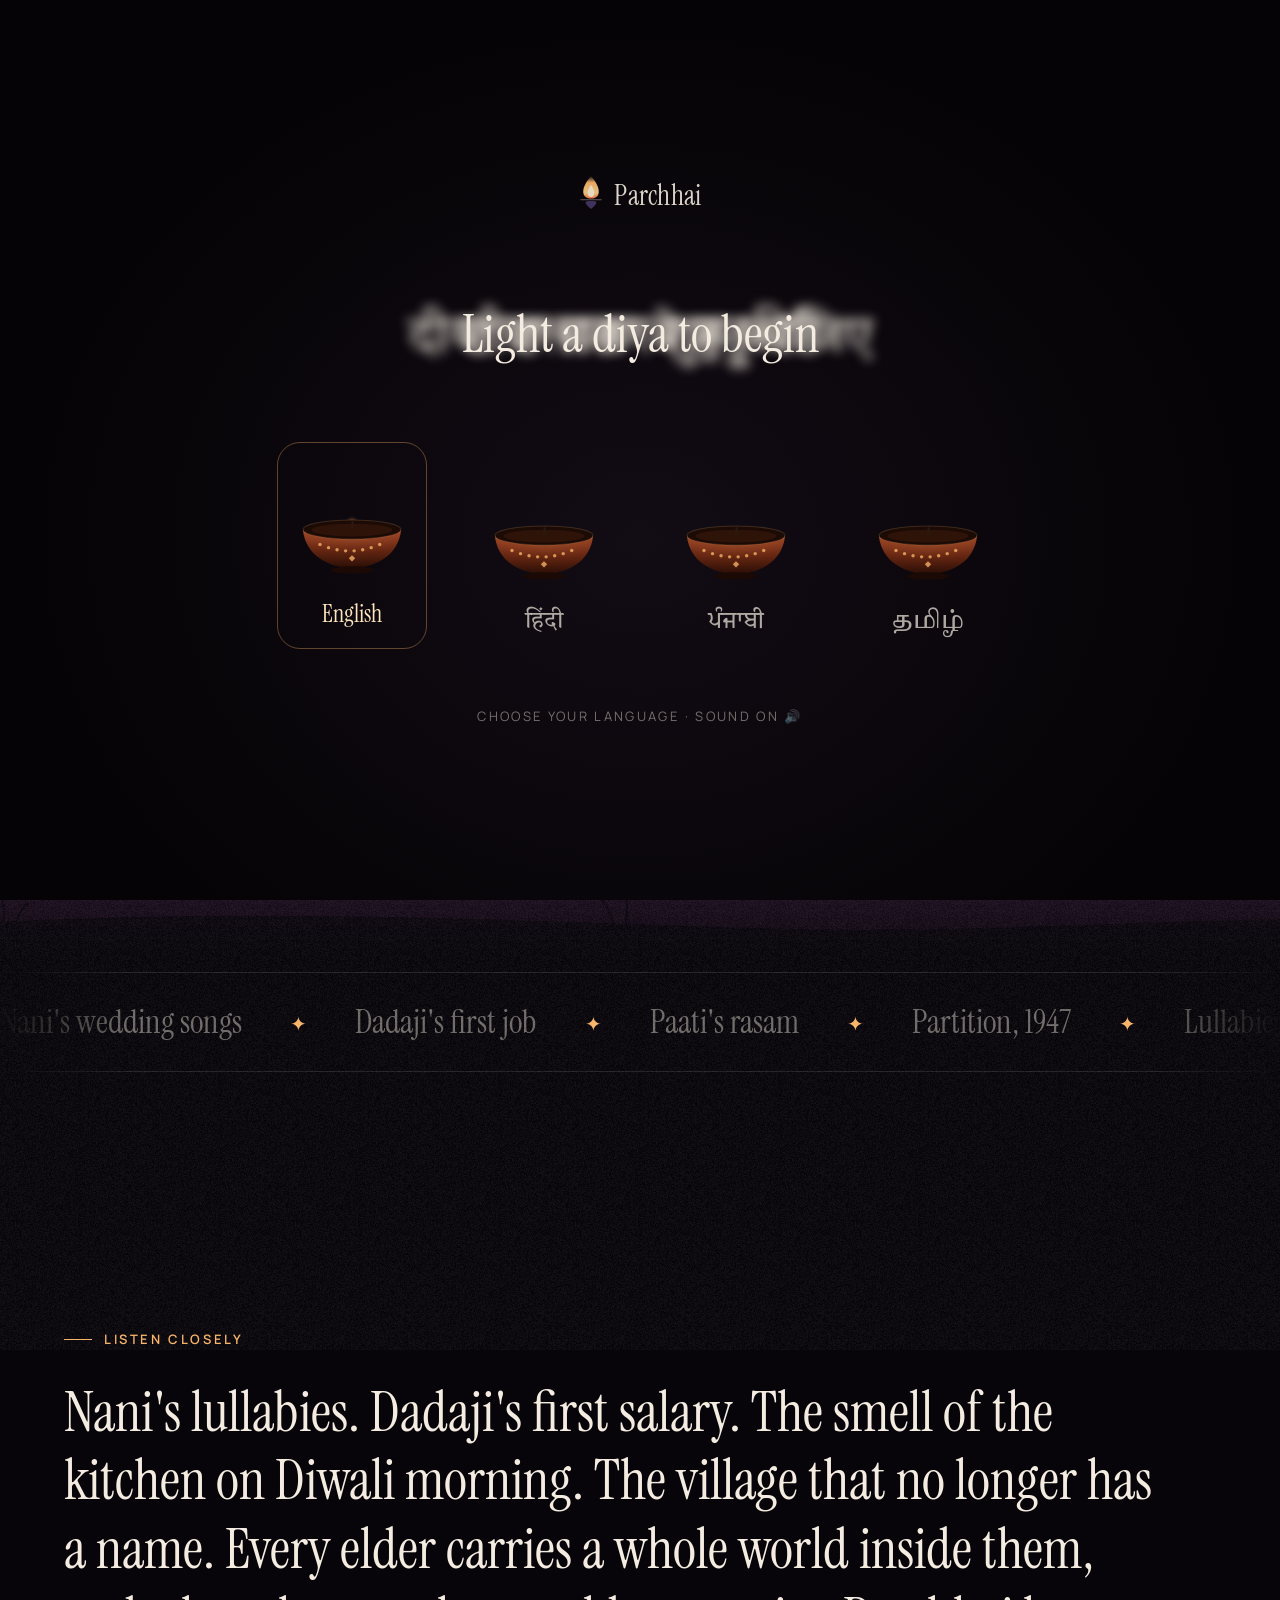
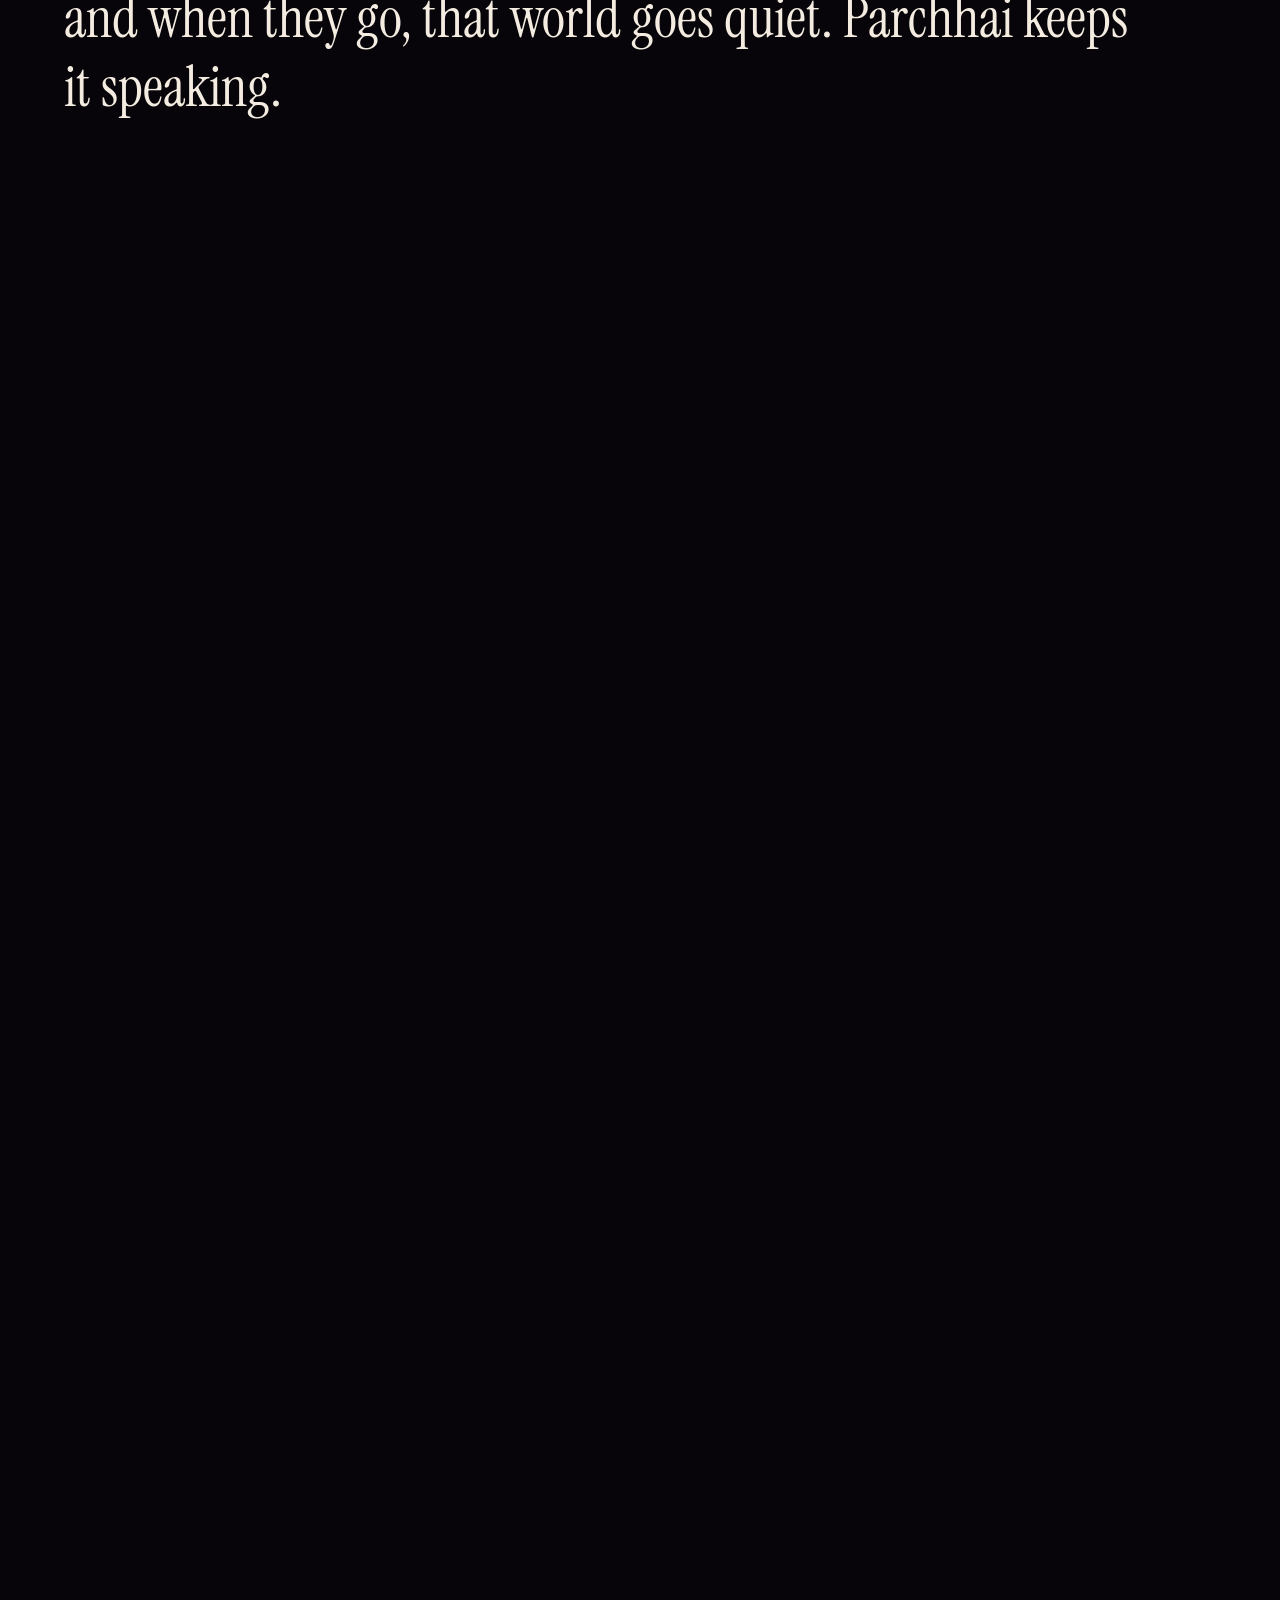
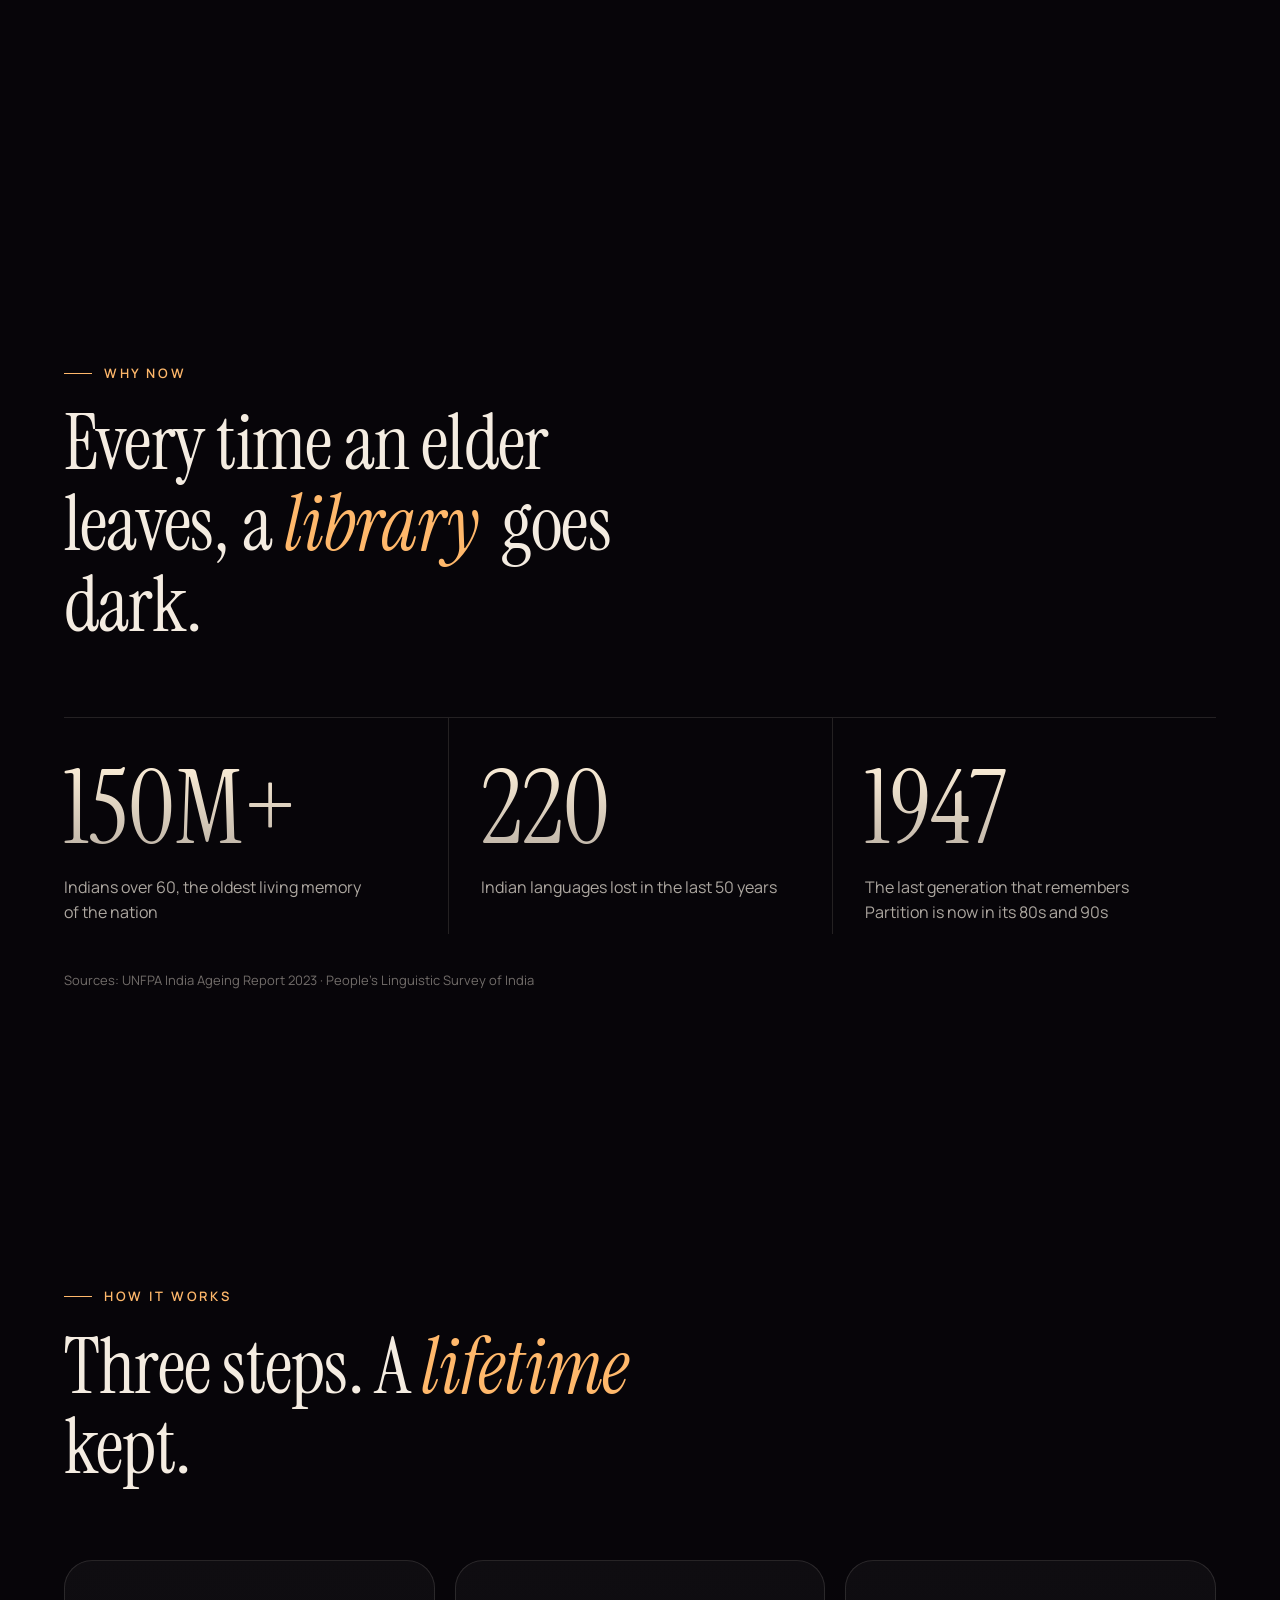
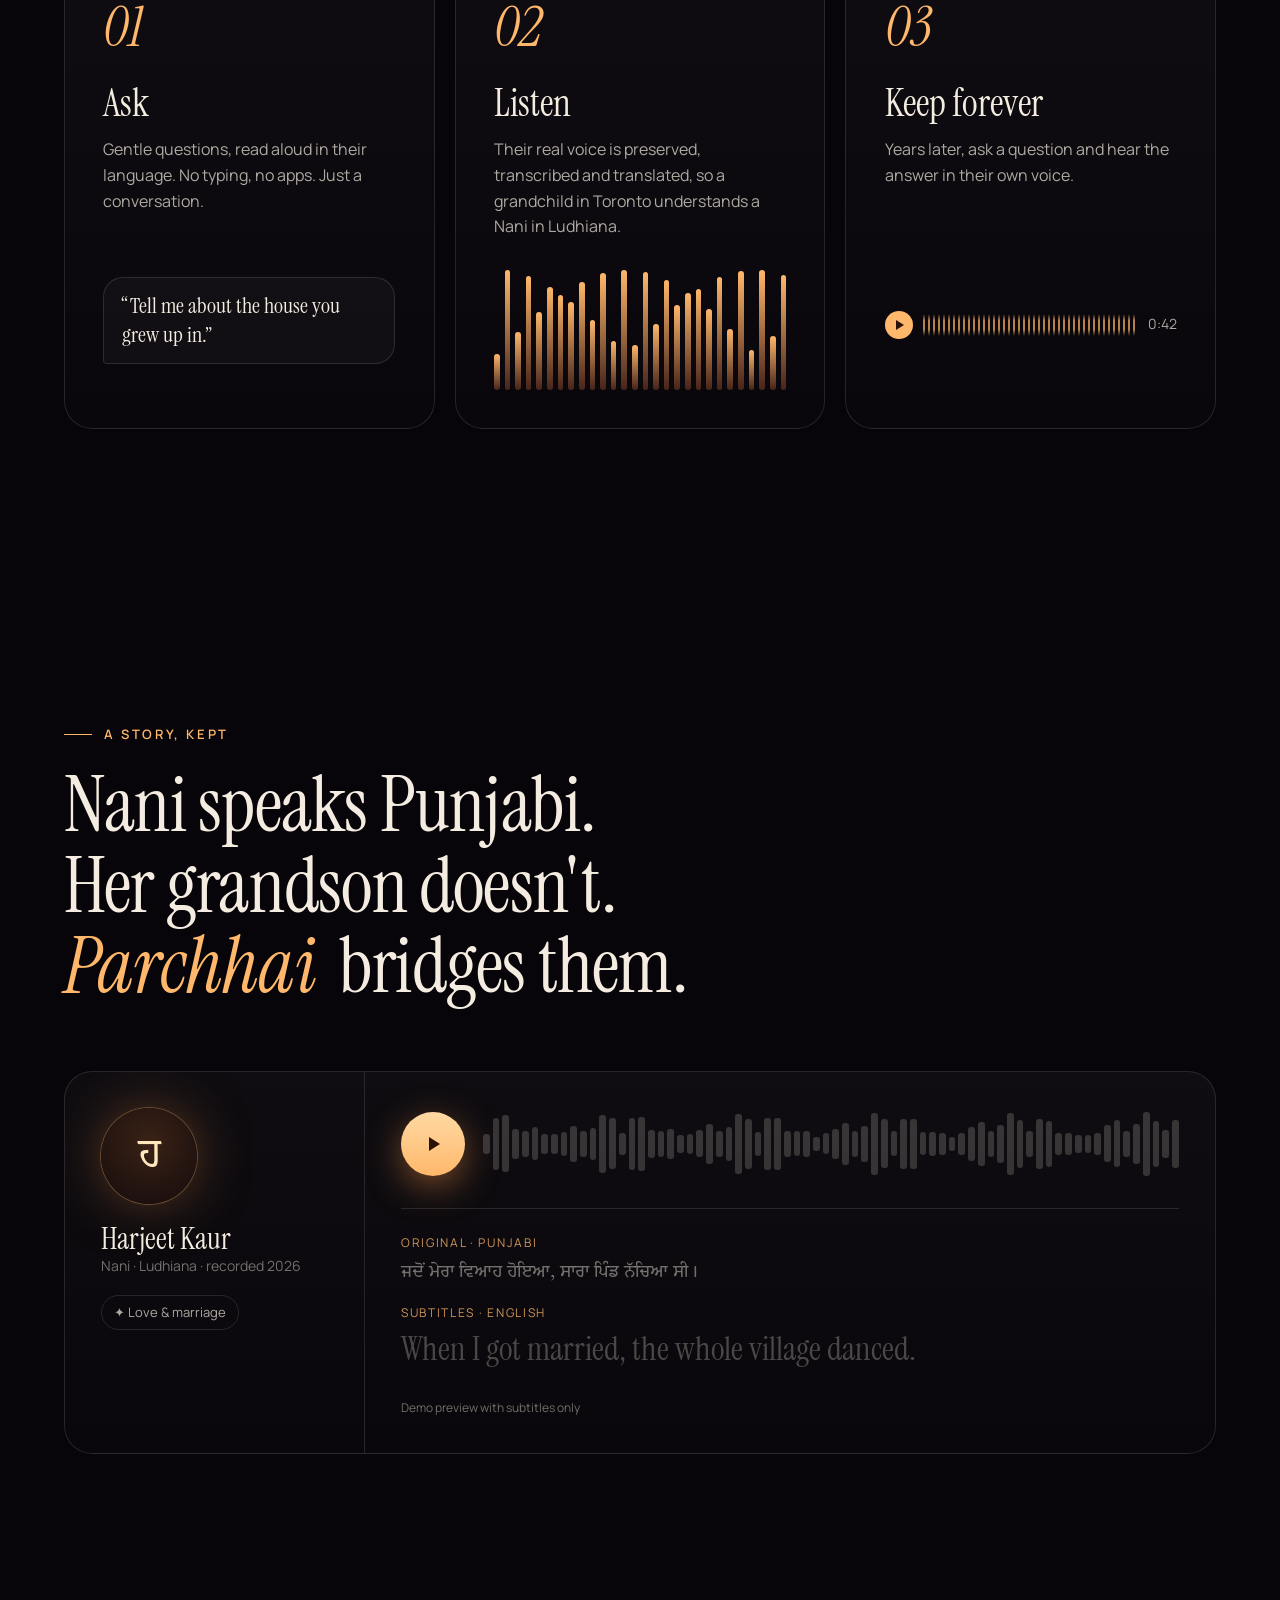
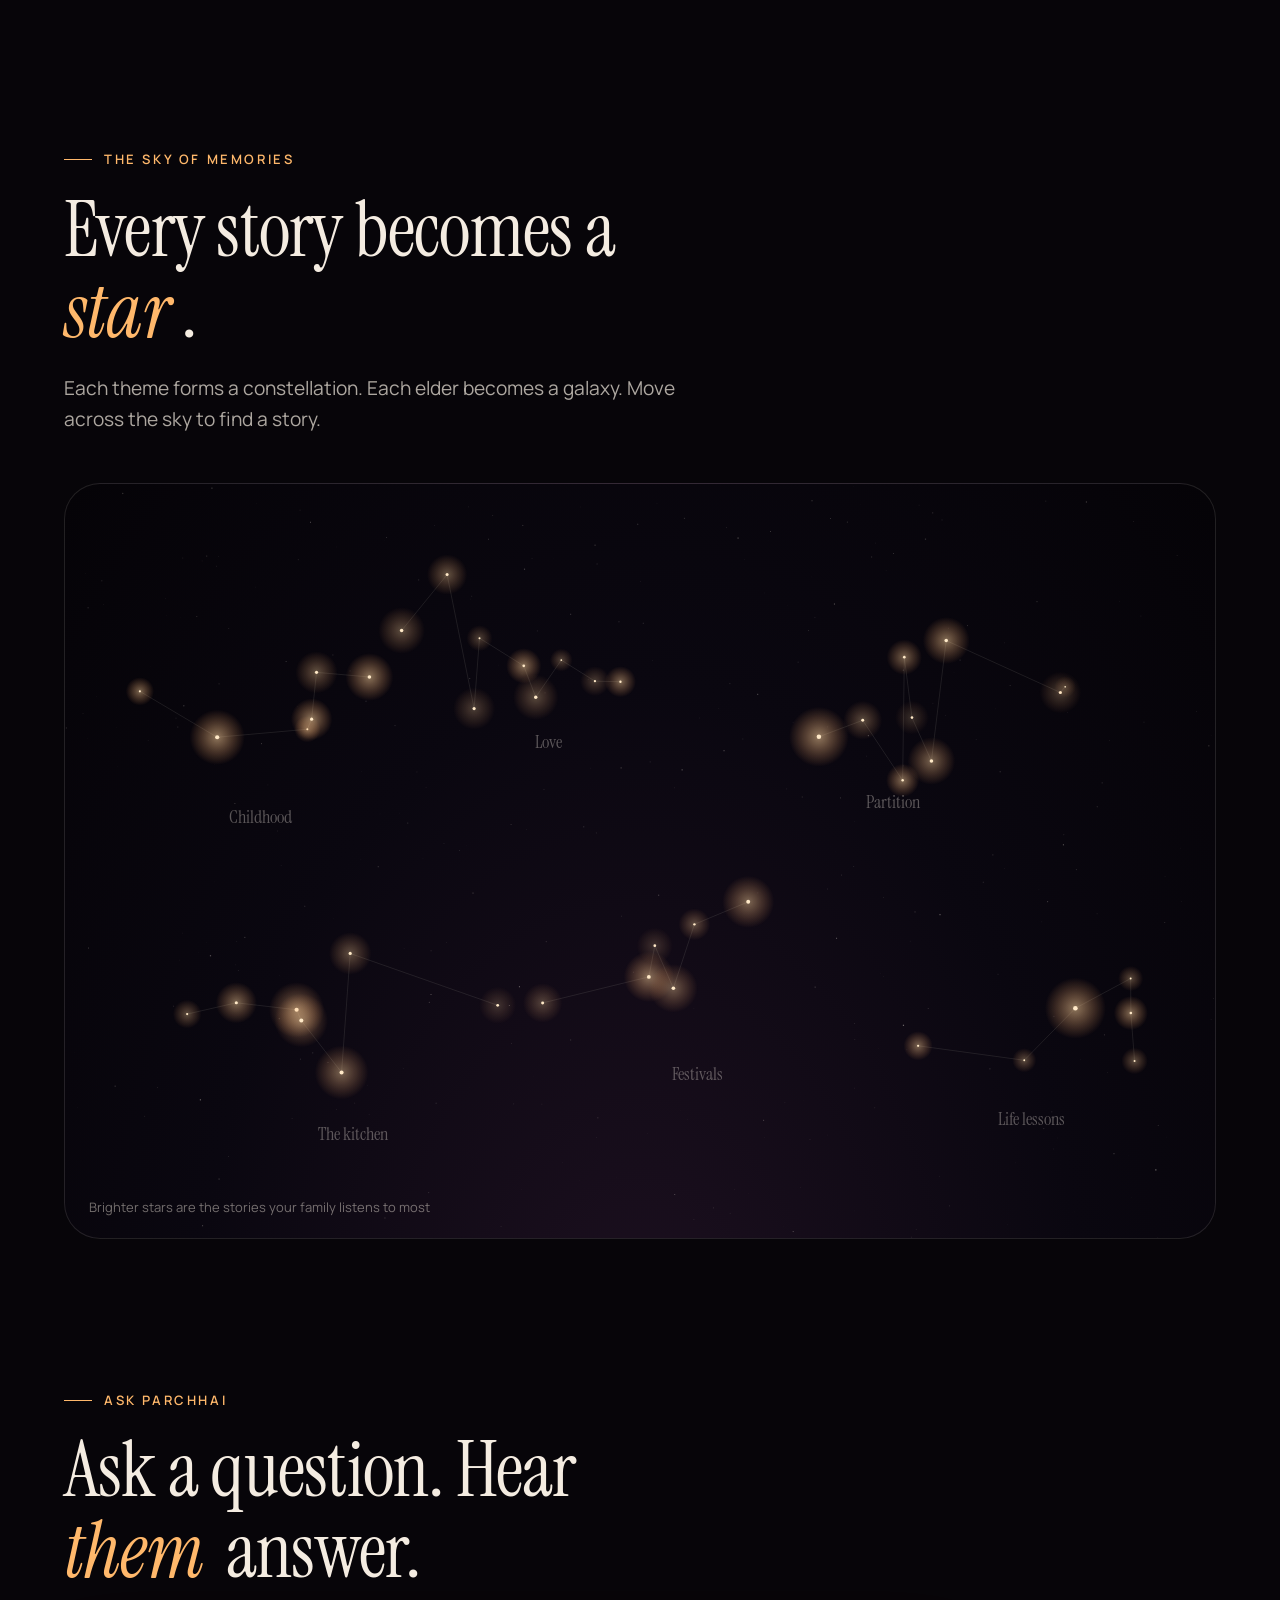
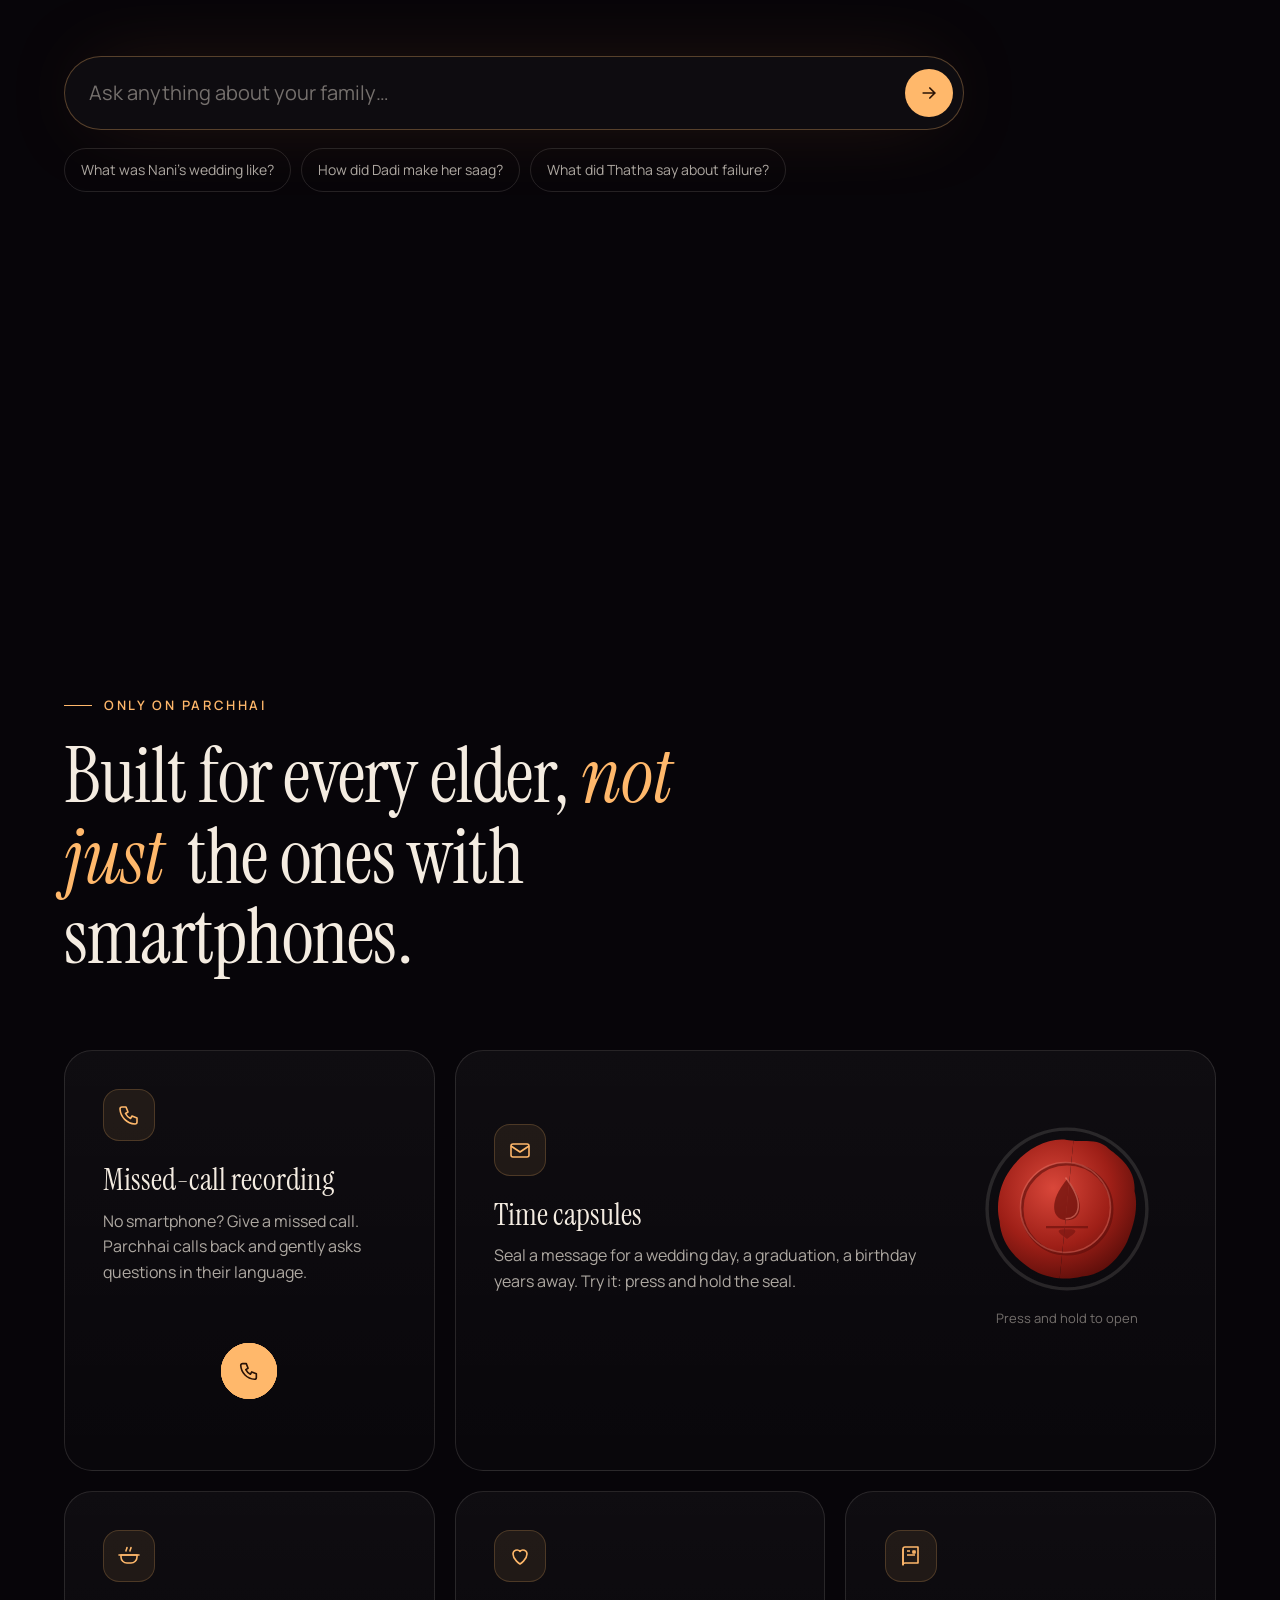
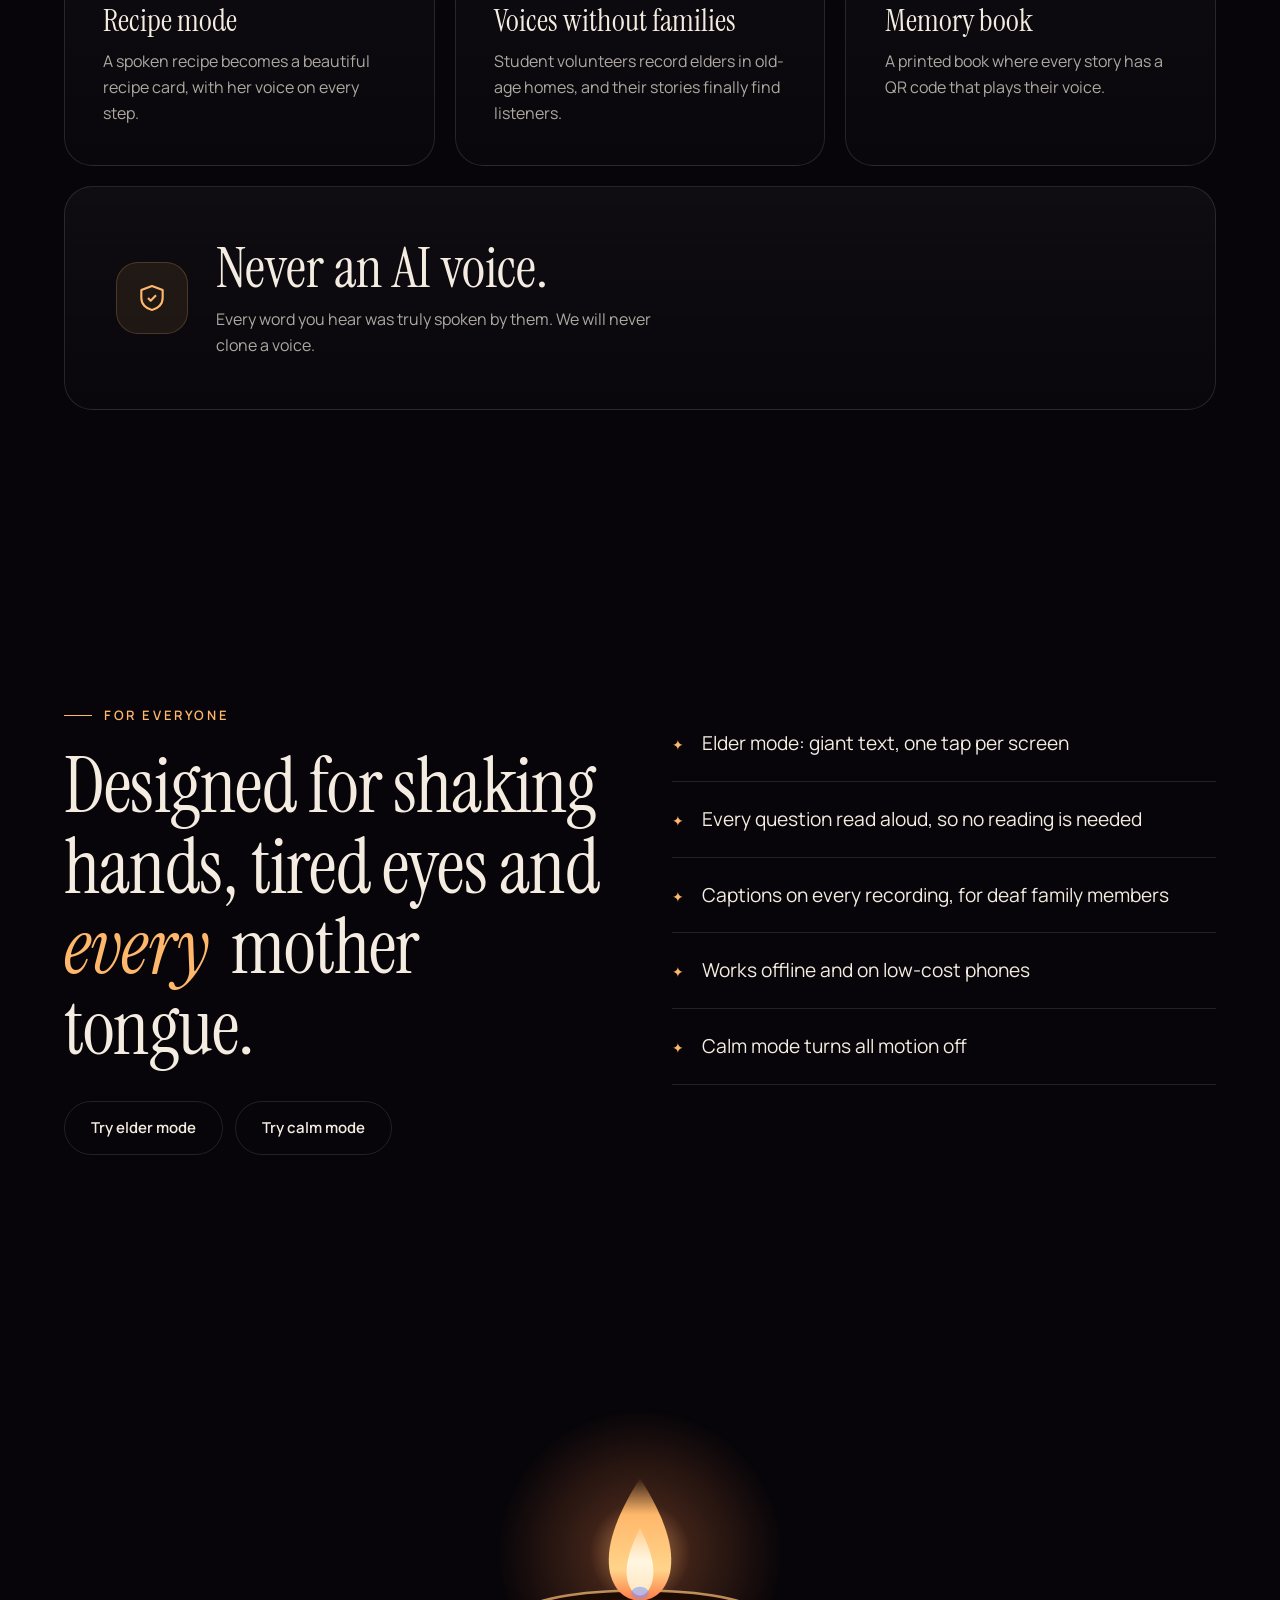
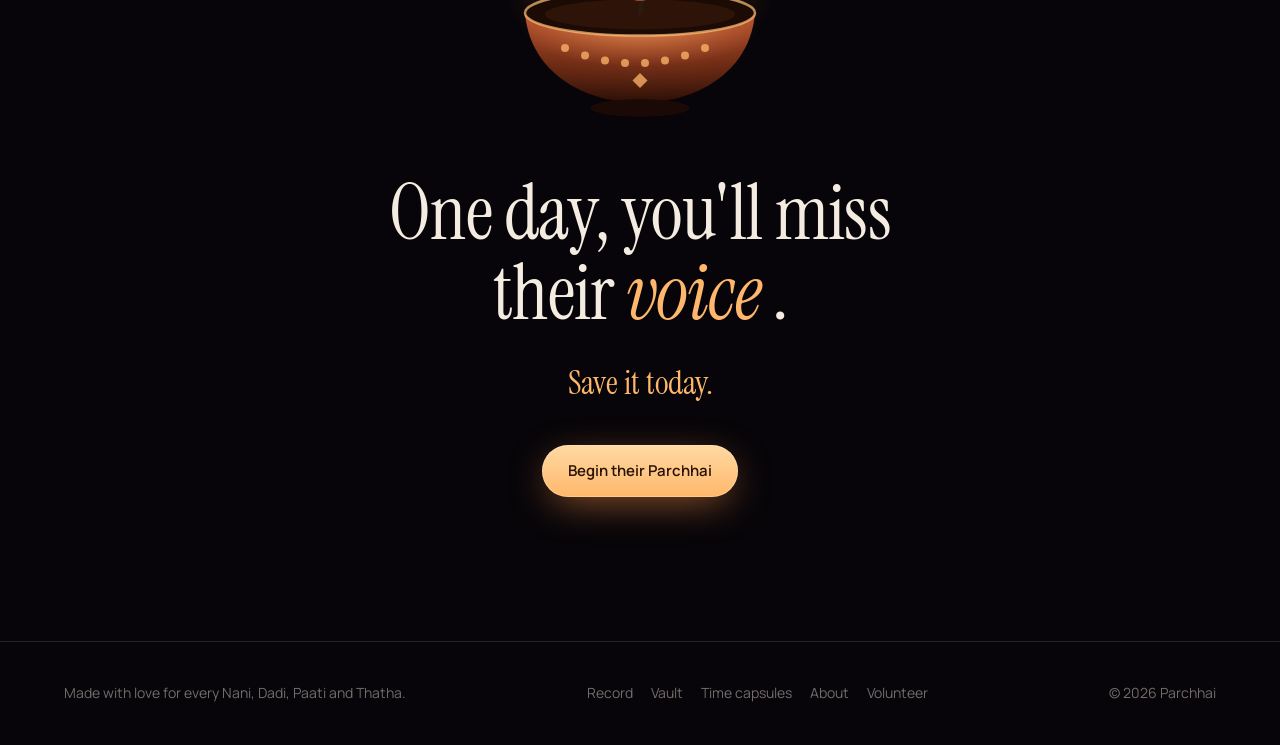
==== commit e1f53ea6: "Link landing page to the app and skip the splash on return Begin goes to onboarding, Start recording" ====
--- a/index.html
+++ b/index.html
@@ -482,6 +482,8 @@
   .finale h2 { margin: 30px auto 0; max-width: 16ch; }
   .finale .lede { margin-inline: auto; font-family: var(--display); font-size: clamp(24px, 2.6vw, 36px); color: var(--flame); }
   .finale .btn { margin-top: 36px; }
+  .foot-links { display: flex; gap: 18px; flex-wrap: wrap; }
+  .foot-links a { text-decoration: none; } .foot-links a:hover { color: var(--ink); }
   footer { padding: 40px var(--gutter); border-top: 1px solid var(--line); display: flex; justify-content: space-between; gap: 20px;
     flex-wrap: wrap; color: var(--ink-3); font-size: 14px; }
 
@@ -633,6 +635,7 @@
     <a href="#sky-sec" data-i18n="nav.sky"></a>
     <a href="#ask" data-i18n="nav.ask"></a>
     <a href="#features" data-i18n="nav.features"></a>
+    <a href="vault.html" data-i18n="nav.vault"></a>
   </div>
   <div class="tools">
     <div class="langs" role="group" aria-label="Language">
@@ -647,7 +650,7 @@
     <button class="icon-btn" id="elder-nav" aria-pressed="false" aria-label="Elder mode: larger text">
       <svg viewBox="0 0 24 24" fill="none" stroke="currentColor" stroke-width="1.6" stroke-linecap="round"><path d="M3 19l5-14 5 14M5 14h6M15 19l3.5-9 3.5 9M16.2 16h4.6"/></svg>
     </button>
-    <a class="btn btn-primary" href="#finale" data-i18n="nav.cta"></a>
+    <a class="btn btn-primary" href="start.html" data-i18n="nav.cta"></a>
   </div>
 </nav>
 
@@ -733,7 +736,7 @@
         <h1><span class="ln" data-i18n="hero.l1"></span><span class="ln" data-i18n="hero.l2"></span></h1>
         <p class="sub" data-i18n="hero.sub"></p>
         <div class="ctas">
-          <a class="btn btn-primary" href="#finale" data-i18n="hero.cta"></a>
+          <a class="btn btn-primary" href="record.html" data-i18n="hero.cta"></a>
           <a class="btn btn-ghost" href="#story" data-i18n="hero.cta2"></a>
         </div>
         <div class="trust"><span data-i18n="hero.t1"></span><span data-i18n="hero.t2"></span><span data-i18n="hero.t3"></span></div>
@@ -947,12 +950,17 @@
     <span data-diya id="finale-diya" class="reveal"></span>
     <h2 class="reveal" data-i18n="end.title"></h2>
     <p class="lede reveal" style="--d:.15s" data-i18n="end.sub"></p>
-    <a class="btn btn-primary reveal" style="--d:.3s" href="#top" data-i18n="end.cta"></a>
+    <a class="btn btn-primary reveal" style="--d:.3s" href="start.html" data-i18n="end.cta"></a>
   </section>
 </main>
 
 <footer>
   <span data-i18n="foot.love"></span>
+  <div class="foot-links" role="navigation" aria-label="Footer">
+    <a href="record.html" data-i18n="nav.record"></a><a href="vault.html" data-i18n="nav.vault"></a>
+    <a href="capsule.html" data-i18n="nav.capsules"></a><a href="about.html" data-i18n="nav.about"></a>
+    <a href="about.html#volunteer" data-i18n="nav.volunteer"></a>
+  </div>
   <span>© 2026 Parchhai</span>
 </footer>
 
@@ -981,7 +989,7 @@
      ===================================================================== */
   const I18N = {
     en: {
-      "nav.why": "Why", "nav.how": "How it works", "nav.sky": "Memory sky", "nav.ask": "Ask", "nav.features": "Features", "nav.cta": "Begin",
+      "nav.why": "Why", "nav.how": "How it works", "nav.sky": "Memory sky", "nav.ask": "Ask", "nav.features": "Features", "nav.cta": "Begin", "nav.vault": "Vault", "nav.record": "Record", "nav.capsules": "Time capsules", "nav.about": "About", "nav.volunteer": "Volunteer",
       "hero.kicker": "A voice archive for Indian families",
       "hero.l1": "Yaadein", "hero.l2": "<em>bolti</em> hain.",
       "hero.t1": "4 languages", "hero.t2": "No typing needed", "hero.t3": "Only real voices",
@@ -1037,7 +1045,7 @@
       "foot.love": "Made with love for every Nani, Dadi, Paati and Thatha.",
     },
     hi: {
-      "nav.why": "क्यों", "nav.how": "कैसे काम करता है", "nav.sky": "यादों का आसमान", "nav.ask": "पूछिए", "nav.features": "ख़ासियतें", "nav.cta": "शुरू करें",
+      "nav.why": "क्यों", "nav.how": "कैसे काम करता है", "nav.sky": "यादों का आसमान", "nav.ask": "पूछिए", "nav.features": "ख़ासियतें", "nav.cta": "शुरू करें", "nav.vault": "तिजोरी", "nav.record": "रिकॉर्ड", "nav.capsules": "टाइम कैप्सूल", "nav.about": "परिचय", "nav.volunteer": "स्वयंसेवक बनें",
       "hero.kicker": "भारतीय परिवारों के लिए आवाज़ों का ख़ज़ाना",
       "hero.l1": "यादें", "hero.l2": "<em>बोलती</em> हैं।",
       "hero.t1": "4 भाषाएँ", "hero.t2": "टाइपिंग की ज़रूरत नहीं", "hero.t3": "सिर्फ़ असली आवाज़ें",
@@ -1093,7 +1101,7 @@
       "foot.love": "हर नानी, दादी, पाटी और थाथा के लिए प्यार से बनाया गया।",
     },
     pa: {
-      "nav.why": "ਕਿਉਂ", "nav.how": "ਕਿਵੇਂ ਕੰਮ ਕਰਦਾ ਹੈ", "nav.sky": "ਯਾਦਾਂ ਦਾ ਅਸਮਾਨ", "nav.ask": "ਪੁੱਛੋ", "nav.features": "ਖ਼ਾਸੀਅਤਾਂ", "nav.cta": "ਸ਼ੁਰੂ ਕਰੋ",
+      "nav.why": "ਕਿਉਂ", "nav.how": "ਕਿਵੇਂ ਕੰਮ ਕਰਦਾ ਹੈ", "nav.sky": "ਯਾਦਾਂ ਦਾ ਅਸਮਾਨ", "nav.ask": "ਪੁੱਛੋ", "nav.features": "ਖ਼ਾਸੀਅਤਾਂ", "nav.cta": "ਸ਼ੁਰੂ ਕਰੋ", "nav.vault": "ਖ਼ਜ਼ਾਨਾ", "nav.record": "ਰਿਕਾਰਡ", "nav.capsules": "ਟਾਈਮ ਕੈਪਸੂਲ", "nav.about": "ਜਾਣ-ਪਛਾਣ", "nav.volunteer": "ਵਲੰਟੀਅਰ ਬਣੋ",
       "hero.kicker": "ਭਾਰਤੀ ਪਰਿਵਾਰਾਂ ਲਈ ਆਵਾਜ਼ਾਂ ਦਾ ਖ਼ਜ਼ਾਨਾ",
       "hero.l1": "ਯਾਦਾਂ", "hero.l2": "<em>ਬੋਲਦੀਆਂ</em> ਨੇ।",
       "hero.t1": "4 ਭਾਸ਼ਾਵਾਂ", "hero.t2": "ਟਾਈਪਿੰਗ ਦੀ ਲੋੜ ਨਹੀਂ", "hero.t3": "ਸਿਰਫ਼ ਅਸਲੀ ਆਵਾਜ਼ਾਂ",
@@ -1149,7 +1157,7 @@
       "foot.love": "ਹਰ ਨਾਨੀ, ਦਾਦੀ, ਪਾਟੀ ਅਤੇ ਥਾਥਾ ਲਈ ਪਿਆਰ ਨਾਲ ਬਣਾਇਆ ਗਿਆ।",
     },
     ta: {
-      "nav.why": "ஏன்", "nav.how": "எப்படி", "nav.sky": "நினைவு வானம்", "nav.ask": "கேளுங்கள்", "nav.features": "சிறப்புகள்", "nav.cta": "தொடங்குங்கள்",
+      "nav.why": "ஏன்", "nav.how": "எப்படி", "nav.sky": "நினைவு வானம்", "nav.ask": "கேளுங்கள்", "nav.features": "சிறப்புகள்", "nav.cta": "தொடங்குங்கள்", "nav.vault": "பெட்டகம்", "nav.record": "பதிவு", "nav.capsules": "காலப் பெட்டகம்", "nav.about": "எங்களைப் பற்றி", "nav.volunteer": "தன்னார்வலர் ஆகுங்கள்",
       "hero.kicker": "இந்தியக் குடும்பங்களுக்கான குரல் பொக்கிஷம்",
       "hero.l1": "நினைவுகள்", "hero.l2": "<em>பேசும்</em>.",
       "hero.t1": "4 மொழிகள்", "hero.t2": "தட்டச்சு தேவையில்லை", "hero.t3": "உண்மையான குரல்கள் மட்டும்",
@@ -1508,6 +1516,7 @@
     document.body.classList.add("entered");
     light.lastMove = -1e9;
     if (finePointer && !calmNow()) document.body.classList.add("flame-cursor");
+    try { sessionStorage.setItem("parchhai-entered", "1"); } catch {}
     setTimeout(() => { splash.remove(); splashOn = false; }, calmNow() ? 0 : 1900);
   }
   $(".sp-enter").addEventListener("click", exitSplash);
@@ -1859,7 +1868,14 @@
   setCalm(store.get("parchhai-calm") === "1" || prefersReduced);
   applyLang(store.get("parchhai-lang") || "en", false);
   const remembered = store.get("parchhai-lang");
-  if (remembered) $(`.gate-diya[data-lang="${remembered}"]`)?.focus({ preventScroll: true });
+  let seen = false;
+  try { seen = sessionStorage.getItem("parchhai-entered") === "1"; } catch {}
+  if (seen) {
+    /* already watched the splash in this visit: go straight to the homepage, quietly */
+    gate.remove(); splash.remove();
+    document.body.classList.remove("gated"); document.body.classList.add("entered");
+    if (finePointer && !root.classList.contains("calm")) document.body.classList.add("flame-cursor");
+  } else if (remembered) $(`.gate-diya[data-lang="${remembered}"]`)?.focus({ preventScroll: true });
   requestAnimationFrame(frame);
 })();
 </script>
